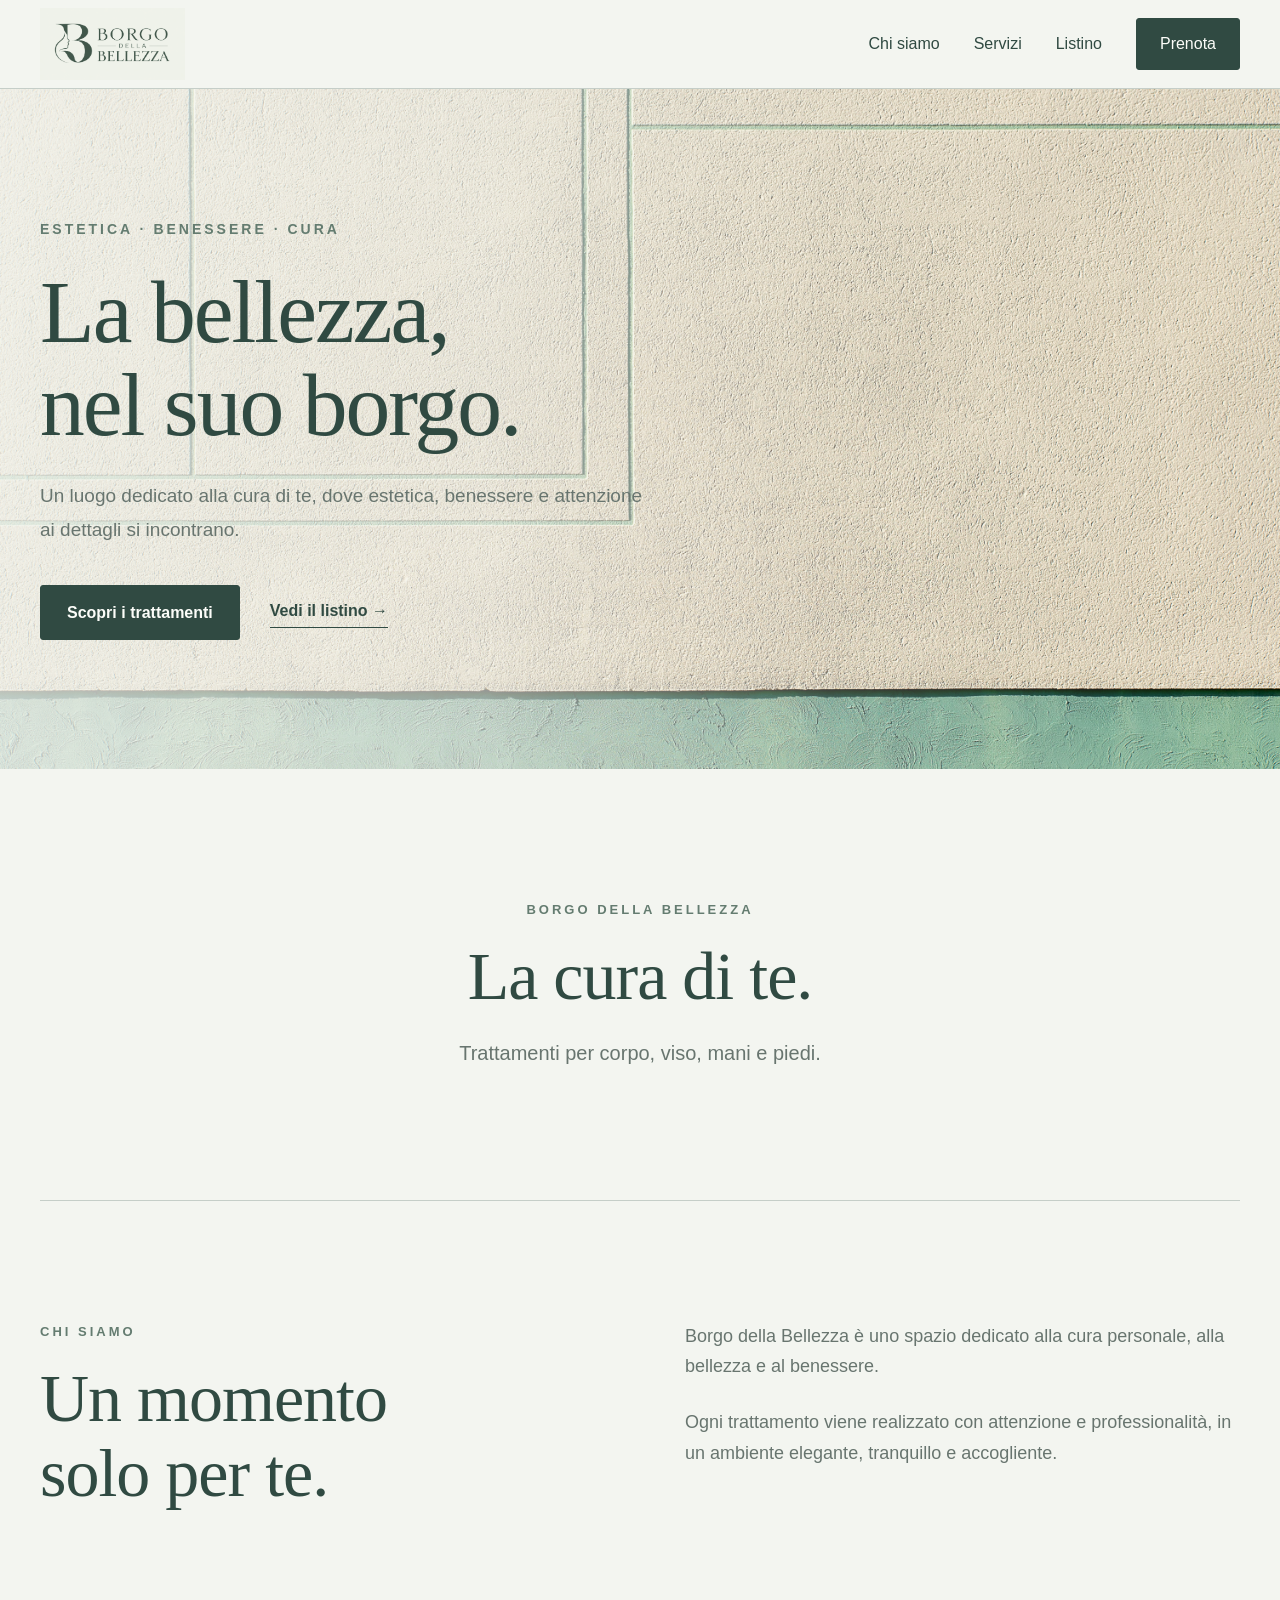
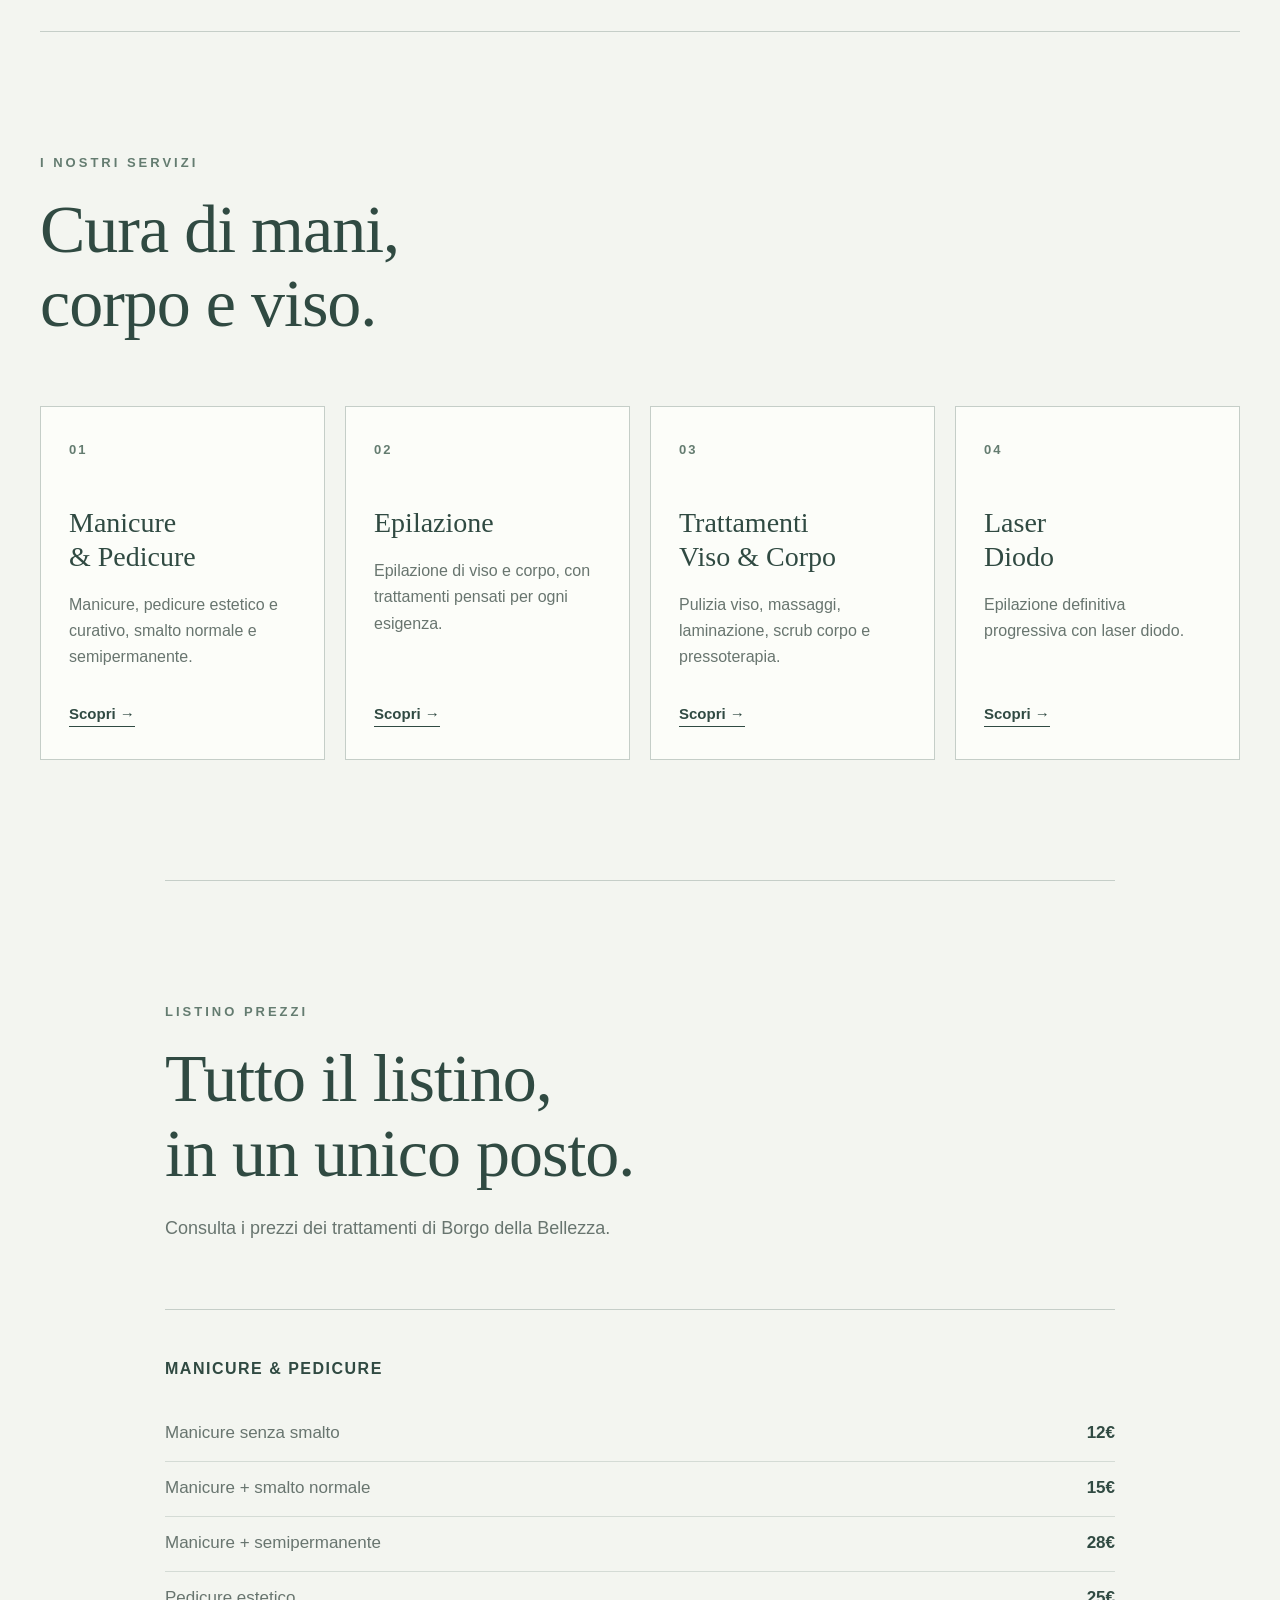
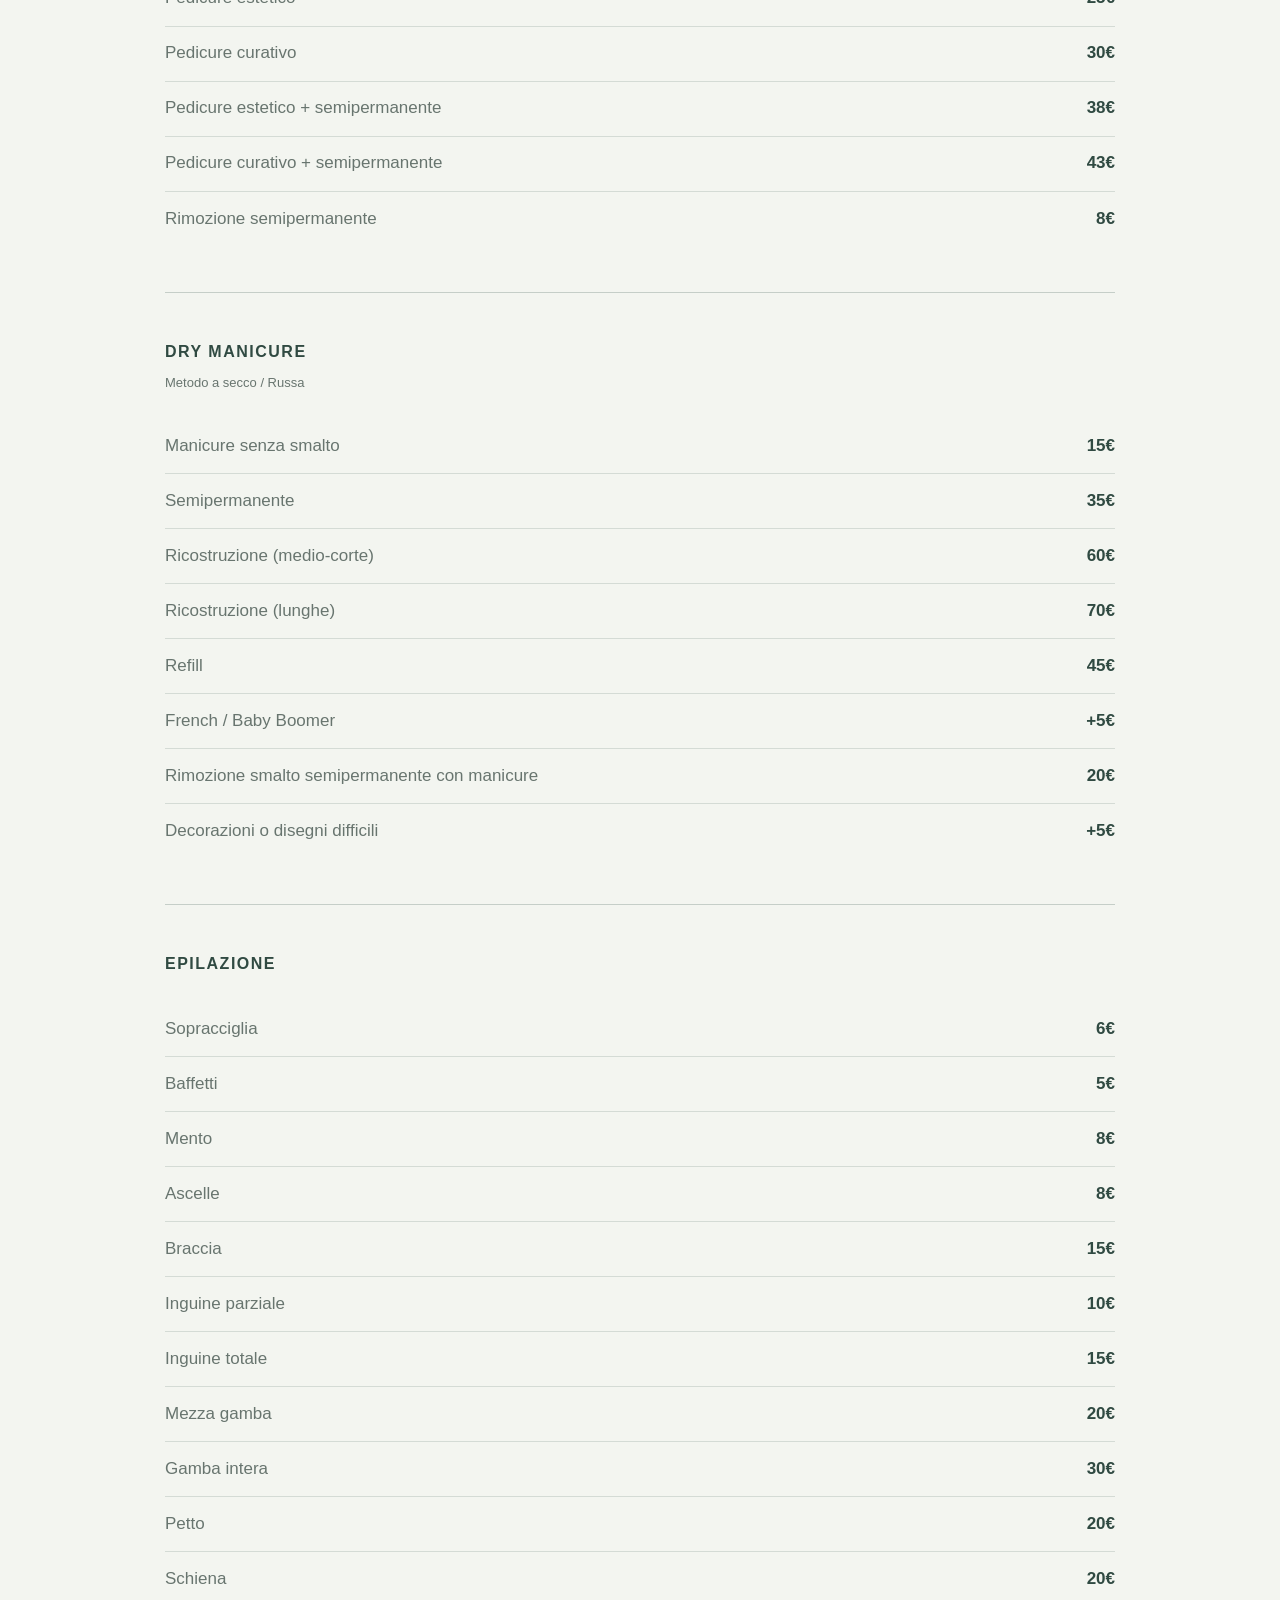
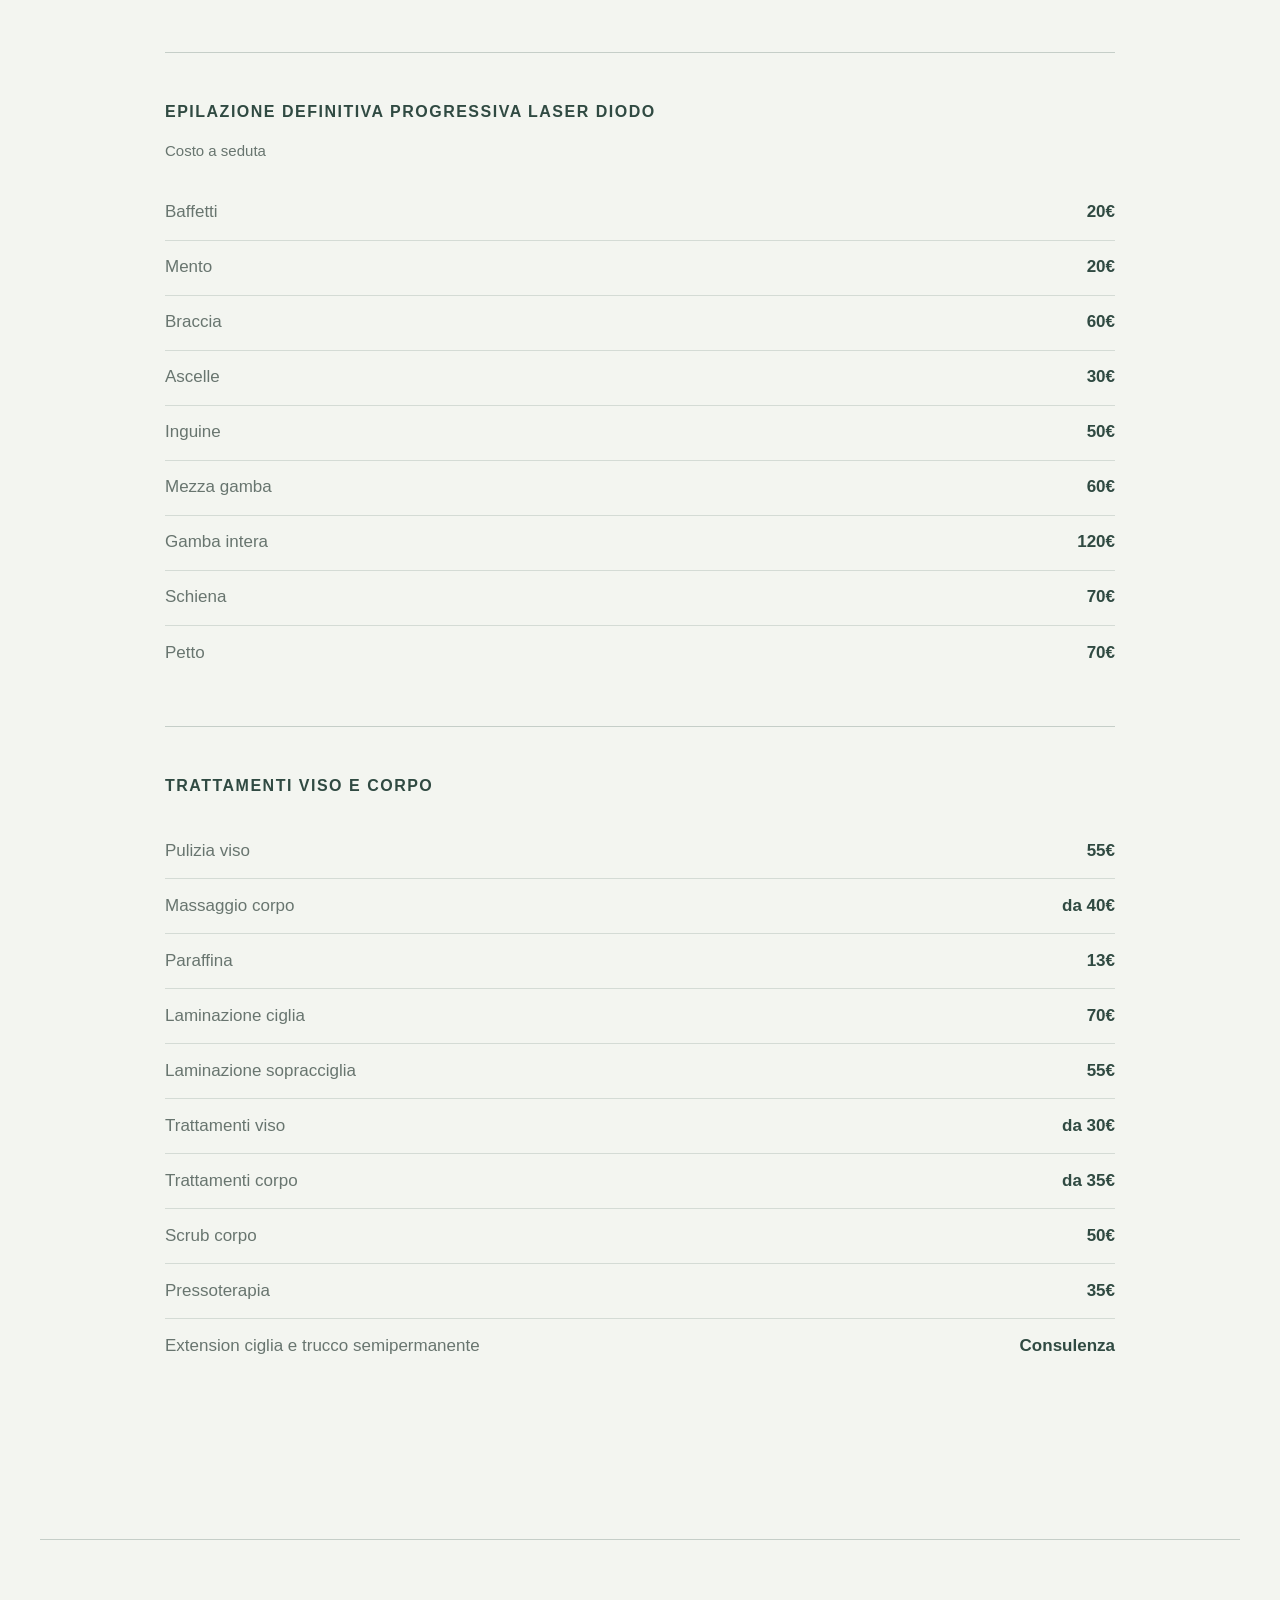
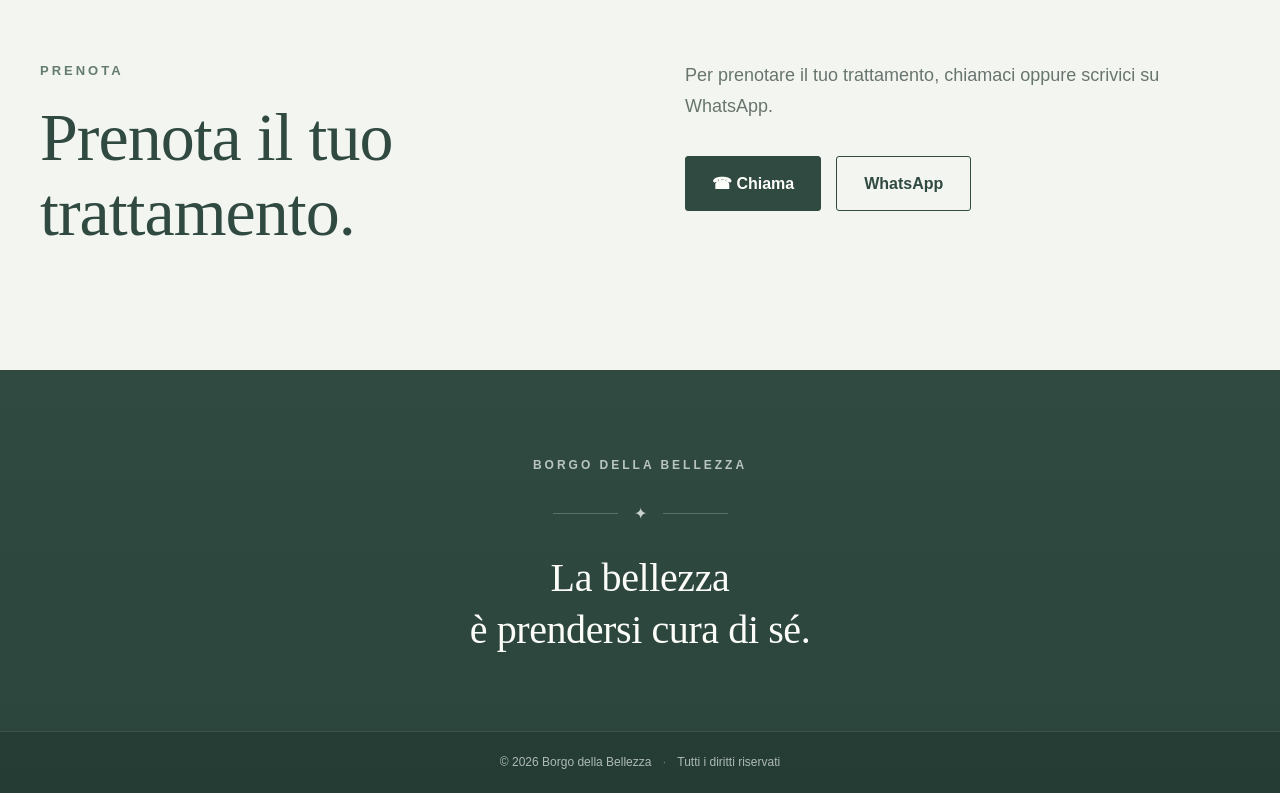
==== index.html @ 1ff92232 "fix contacts and whazzap" ====
<!DOCTYPE html>
<html lang="it">

<head>
    <meta charset="UTF-8">

    <meta
        name="viewport"
        content="width=device-width, initial-scale=1.0"
    >

    <meta
        name="description"
        content="Borgo della Bellezza - Estetica, benessere e cura a Bergamo."
    >

    <title>Borgo della Bellezza</title>

    <link rel="stylesheet" href="style.css">
</head>

<body>

    <!-- ====================================================
         HEADER
    ====================================================== -->

    <header class="site-header">

        <div class="header-inner">

            <a href="#home" class="logo">
                <img
                    src="logo.png"
                    alt="Borgo della Bellezza"
                >
            </a>


            <!-- MENU -->

            <nav class="main-nav" id="mainNav">

                <!-- ORDINE MENU:
                     Chi siamo
                     Servizi
                     Listino
                     Prenota
                -->

                <a href="#chi-siamo">
                    Chi siamo
                </a>

                <a href="#servizi">
                    Servizi
                </a>

                <a href="#listino">
                    Listino
                </a>
<a
                    href="#prenota"
                    class="nav-button"
                >
                    Prenota
                </a>

            </nav>


            <!-- PULSANTE MENU MOBILE -->

            <button
                class="menu-toggle"
                id="menuToggle"
                type="button"
                aria-label="Apri menu"
                aria-expanded="false"
            >
                <span></span>
                <span></span>
                <span></span>
            </button>

        </div>

    </header>


    <!-- =====================================================
         CONTENUTO
    ====================================================== -->

    <main id="home">


        <!-- =================================================
             HERO
        ================================================== -->

        <section class="hero">

            <div class="hero-content">

                <span class="eyebrow">
                    ESTETICA · BENESSERE · CURA
                </span>

                <h1>
                    La bellezza,<br>
                    nel suo borgo.
                </h1>

                <p>
                    Un luogo dedicato alla cura di te,
                    dove estetica, benessere e attenzione
                    ai dettagli si incontrano.
                </p>

                <div class="hero-buttons">

                    <a
                        href="#servizi"
                        class="button"
                    >
                        Scopri i trattamenti
                    </a>

                    <a
                        href="#listino"
                        class="text-link"
                    >
                        Vedi il listino →
                    </a>

                </div>

            </div>

        </section>


        <!-- =================================================
             INTRO
        ================================================== -->

        <section class="intro">

            <div class="section-label">
                BORGO DELLA BELLEZZA
            </div>

            <h2>
                La cura di te.
            </h2>

            <p>
                Trattamenti per corpo, viso,
                mani e piedi.
            </p>

        </section>


        <!-- =================================================
             CHI SIAMO
        ================================================== -->

        <section
            class="section about"
            id="chi-siamo"
        >

            <div class="section-heading">

                <div class="section-label">
                    CHI SIAMO
                </div>

                <h2>
                    Un momento<br>
                    solo per te.
                </h2>

            </div>


            <div class="section-text">

                <p>
                    Borgo della Bellezza è uno spazio
                    dedicato alla cura personale,
                    alla bellezza e al benessere.
                </p>

                <p>
                    Ogni trattamento viene realizzato
                    con attenzione e professionalità,
                    in un ambiente elegante,
                    tranquillo e accogliente.
                </p>

            </div>

        </section>


        <!-- =================================================
             SERVIZI
        ================================================== -->

        <section
            class="section services"
            id="servizi"
        >

            <div class="section-heading">

                <div class="section-label">
                    I NOSTRI SERVIZI
                </div>

                <h2>
                    Cura di mani,<br>
                    corpo e viso.
                </h2>

            </div>


            <div class="services-grid">


                <article class="service-card">

                    <span class="service-number">
                        01
                    </span>

                    <h3>
                        Manicure<br>
                        &amp; Pedicure
                    </h3>

                    <p>
                        Manicure, pedicure estetico
                        e curativo, smalto normale
                        e semipermanente.
                    </p>

                    <a href="#listino">
                        Scopri →
                    </a>

                </article>


                <article class="service-card">

                    <span class="service-number">
                        02
                    </span>

                    <h3>
                        Epilazione
                    </h3>

                    <p>
                        Epilazione di viso e corpo,
                        con trattamenti pensati
                        per ogni esigenza.
                    </p>

                    <a href="#listino">
                        Scopri →
                    </a>

                </article>


                <article class="service-card">

                    <span class="service-number">
                        03
                    </span>

                    <h3>
                        Trattamenti<br>
                        Viso &amp; Corpo
                    </h3>

                    <p>
                        Pulizia viso, massaggi,
                        laminazione, scrub corpo
                        e pressoterapia.
                    </p>

                    <a href="#listino">
                        Scopri →
                    </a>

                </article>


                <article class="service-card">

                    <span class="service-number">
                        04
                    </span>

                    <h3>
                        Laser<br>
                        Diodo
                    </h3>

                    <p>
                        Epilazione definitiva
                        progressiva con laser
                        diodo.
                    </p>

                    <a href="#listino">
                        Scopri →
                    </a>

                </article>


            </div>

        </section>


        <!-- =================================================
             LISTINO
        ================================================== -->

        <section
            class="section price-list"
            id="listino"
        >

            <div class="section-heading">

                <div class="section-label">
                    LISTINO PREZZI
                </div>

                <h2>
                    Tutto il listino,<br>
                    in un unico posto.
                </h2>

                <p>
                    Consulta i prezzi dei trattamenti
                    di Borgo della Bellezza.
                </p>

            </div>


            <!-- MANICURE & PEDICURE -->

            <div class="price-category">

                <h3>
                    MANICURE &amp; PEDICURE
                </h3>

                <div class="price-row">
                    <span>Manicure senza smalto</span>
                    <strong>12€</strong>
                </div>

                <div class="price-row">
                    <span>Manicure + smalto normale</span>
                    <strong>15€</strong>
                </div>

                <div class="price-row">
                    <span>Manicure + semipermanente</span>
                    <strong>28€</strong>
                </div>

                <div class="price-row">
                    <span>Pedicure estetico</span>
                    <strong>25€</strong>
                </div>

                <div class="price-row">
                    <span>Pedicure curativo</span>
                    <strong>30€</strong>
                </div>

                <div class="price-row">
                    <span>
                        Pedicure estetico +
                        semipermanente
                    </span>
                    <strong>38€</strong>
                </div>

                <div class="price-row">
                    <span>
                        Pedicure curativo +
                        semipermanente
                    </span>
                    <strong>43€</strong>
                </div>

                <div class="price-row">
                    <span>
                        Rimozione semipermanente
                    </span>
                    <strong>8€</strong>
                </div>

            </div>


            <!-- DRY MANICURE -->

            <div class="price-category">

                <h3>
                    DRY MANICURE<br>

                    <small>
                        Metodo a secco / Russa
                    </small>

                </h3>

                <div class="price-row">
                    <span>Manicure senza smalto</span>
                    <strong>15€</strong>
                </div>

                <div class="price-row">
                    <span>Semipermanente</span>
                    <strong>35€</strong>
                </div>

                <div class="price-row">
                    <span>
                        Ricostruzione (medio-corte)
                    </span>
                    <strong>60€</strong>
                </div>

                <div class="price-row">
                    <span>
                        Ricostruzione (lunghe)
                    </span>
                    <strong>70€</strong>
                </div>

                <div class="price-row">
                    <span>Refill</span>
                    <strong>45€</strong>
                </div>

                <div class="price-row">
                    <span>French / Baby Boomer</span>
                    <strong>+5€</strong>
                </div>

                <div class="price-row">
                    <span>
                        Rimozione smalto
                        semipermanente con manicure
                    </span>
                    <strong>20€</strong>
                </div>

                <div class="price-row">
                    <span>
                        Decorazioni o disegni difficili
                    </span>
                    <strong>+5€</strong>
                </div>

            </div>


            <!-- EPILAZIONE -->

            <div class="price-category">

                <h3>
                    EPILAZIONE
                </h3>

                <div class="price-row">
                    <span>Sopracciglia</span>
                    <strong>6€</strong>
                </div>

                <div class="price-row">
                    <span>Baffetti</span>
                    <strong>5€</strong>
                </div>

                <div class="price-row">
                    <span>Mento</span>
                    <strong>8€</strong>
                </div>

                <div class="price-row">
                    <span>Ascelle</span>
                    <strong>8€</strong>
                </div>

                <div class="price-row">
                    <span>Braccia</span>
                    <strong>15€</strong>
                </div>

                <div class="price-row">
                    <span>Inguine parziale</span>
                    <strong>10€</strong>
                </div>

                <div class="price-row">
                    <span>Inguine totale</span>
                    <strong>15€</strong>
                </div>

                <div class="price-row">
                    <span>Mezza gamba</span>
                    <strong>20€</strong>
                </div>

                <div class="price-row">
                    <span>Gamba intera</span>
                    <strong>30€</strong>
                </div>

                <div class="price-row">
                    <span>Petto</span>
                    <strong>20€</strong>
                </div>

                <div class="price-row">
                    <span>Schiena</span>
                    <strong>20€</strong>
                </div>

            </div>


            <!-- LASER -->

            <div class="price-category">

                <h3>
                    EPILAZIONE DEFINITIVA
                    PROGRESSIVA LASER DIODO
                </h3>

                <p class="category-note">
                    Costo a seduta
                </p>

                <div class="price-row">
                    <span>Baffetti</span>
                    <strong>20€</strong>
                </div>

                <div class="price-row">
                    <span>Mento</span>
                    <strong>20€</strong>
                </div>

                <div class="price-row">
                    <span>Braccia</span>
                    <strong>60€</strong>
                </div>

                <div class="price-row">
                    <span>Ascelle</span>
                    <strong>30€</strong>
                </div>

                <div class="price-row">
                    <span>Inguine</span>
                    <strong>50€</strong>
                </div>

                <div class="price-row">
                    <span>Mezza gamba</span>
                    <strong>60€</strong>
                </div>

                <div class="price-row">
                    <span>Gamba intera</span>
                    <strong>120€</strong>
                </div>

                <div class="price-row">
                    <span>Schiena</span>
                    <strong>70€</strong>
                </div>

                <div class="price-row">
                    <span>Petto</span>
                    <strong>70€</strong>
                </div>

            </div>


            <!-- VISO E CORPO -->

            <div class="price-category">

                <h3>
                    TRATTAMENTI VISO E CORPO
                </h3>

                <div class="price-row">
                    <span>Pulizia viso</span>
                    <strong>55€</strong>
                </div>

                <div class="price-row">
                    <span>Massaggio corpo</span>
                    <strong>da 40€</strong>
                </div>

                <div class="price-row">
                    <span>Paraffina</span>
                    <strong>13€</strong>
                </div>

                <div class="price-row">
                    <span>Laminazione ciglia</span>
                    <strong>70€</strong>
                </div>

                <div class="price-row">
                    <span>Laminazione sopracciglia</span>
                    <strong>55€</strong>
                </div>

                <div class="price-row">
                    <span>Trattamenti viso</span>
                    <strong>da 30€</strong>
                </div>

                <div class="price-row">
                    <span>Trattamenti corpo</span>
                    <strong>da 35€</strong>
                </div>

                <div class="price-row">
                    <span>Scrub corpo</span>
                    <strong>50€</strong>
                </div>

                <div class="price-row">
                    <span>Pressoterapia</span>
                    <strong>35€</strong>
                </div>

                <div class="price-row">

                    <span>
                        Extension ciglia e
                        trucco semipermanente
                    </span>

                    <strong>
                        Consulenza
                    </strong>

                </div>

            </div>

        </section>
        <!-- =================================================
             PRENOTA
        ================================================== -->

        <section
            class="section booking"
            id="prenota"
        >

            <div class="section-heading">

                <div class="section-label">
                    PRENOTA
                </div>

                <h2>
                    Prenota il tuo<br>
                    trattamento.
                </h2>

            </div>

            <div class="booking-content">

                <p>
                    Per prenotare il tuo trattamento,
                    chiamaci oppure scrivici su WhatsApp.
                </p>

                <div class="booking-buttons">

                    <a
                        href="tel:+393420119273"
                        class="button"
                    >
                        ☎ Chiama
                    </a>

                    <a
                        href="https://wa.me/393420119273"
                        class="button whatsapp-button"
                        target="_blank"
                        rel="noopener noreferrer"
                    >
                        WhatsApp
                    </a>

                </div>

            </div>

        </section>

    </main>


    <!-- =====================================================
         FOOTER
    ====================================================== -->

    <footer class="site-footer">
<!-- INFORMAZIONI FOOTER -->

        <div class="footer-content">

            <div class="footer-motto">

                <span class="footer-label">
                    BORGO DELLA BELLEZZA
                </span>

                <div class="footer-ornament">
                    <span></span>
                    <b>✦</b>
                    <span></span>
                </div>

                <p>
                    La bellezza<br>
                    è prendersi cura di sé.
                </p>

            </div>

        </div>


        <!-- COPYRIGHT -->

        <div class="footer-bottom">

            <p>
                © 2026 Borgo della Bellezza
                <span>·</span>
                Tutti i diritti riservati
            </p>

        </div>

    </footer>


    <!-- =====================================================
         JAVASCRIPT MENU MOBILE
    ====================================================== -->

    <script>

        const menuToggle =
            document.getElementById("menuToggle");

        const mainNav =
            document.getElementById("mainNav");


        menuToggle.addEventListener(
            "click",
            function () {

                mainNav.classList.toggle("active");

                menuToggle.classList.toggle("active");

                const aperto =
                    mainNav.classList.contains("active");

                menuToggle.setAttribute(
                    "aria-expanded",
                    aperto ? "true" : "false"
                );

            }
        );


        /* Chiude il menu quando
           viene cliccata una voce */

        const menuLinks =
            mainNav.querySelectorAll("a");


        menuLinks.forEach(
            function (link) {

                link.addEventListener(
                    "click",
                    function () {

                        mainNav.classList.remove(
                            "active"
                        );

                        menuToggle.classList.remove(
                            "active"
                        );

                        menuToggle.setAttribute(
                            "aria-expanded",
                            "false"
                        );

                    }
                );

            }
        );

    </script>

</body>

</html>
---- style.css ----
/* =====================================================
   VARIABILI
===================================================== */

:root {
    --green: #304A42;
    --green-soft: #647C70;
    --green-text: #68756F;

    --paper: #F3F5F0;
    --paper-dark: #E4EAE4;

    --line: #C5CEC8;
    --white: #FCFDF9;

    --footer-dark: #243831;
    --footer-text: #C8D2CC;
    --footer-line: rgba(255, 255, 255, 0.12);

    --max-width: 1200px;
}


/* =====================================================
   RESET
===================================================== */

* {
    margin: 0;
    padding: 0;
    box-sizing: border-box;
}

html {
    scroll-behavior: smooth;
    scroll-padding-top: 100px;
}

body {
    font-family: Arial, Helvetica, sans-serif;
    background: var(--paper);
    color: var(--green);
    line-height: 1.7;
    font-size: 17px;
    overflow-x: hidden;
}

img {
    max-width: 100%;
    display: block;
}

a {
    color: inherit;
    text-decoration: none;
}

button {
    font-family: inherit;
}


/* =====================================================
   HEADER
===================================================== */

.site-header {
    width: 100%;
    background: rgba(243, 245, 240, 0.97);
    border-bottom: 1px solid var(--line);

    position: sticky;
    top: 0;

    z-index: 1000;

    backdrop-filter: blur(10px);
}

.header-inner {
    width: min(100% - 50px, var(--max-width));
    min-height: 88px;

    margin: 0 auto;

    display: flex;
    align-items: center;
    justify-content: space-between;

    gap: 30px;
}


/* =====================================================
   LOGO
===================================================== */

.logo {
    display: flex;
    align-items: center;
    flex-shrink: 0;
}

.logo img {
    width: 145px;
    height: auto;
}


/* =====================================================
   NAVIGAZIONE
===================================================== */

.main-nav {
    display: flex;
    align-items: center;
    justify-content: flex-end;

    gap: 34px;
}

.main-nav a {
    color: var(--green);

    font-size: 16px;
    font-weight: 500;

    transition: 0.25s ease;
}

.main-nav a:hover {
    color: var(--green-soft);
}

.main-nav .nav-button {
    padding: 11px 23px;

    background: var(--green);
    color: var(--white);

    border: 1px solid var(--green);
    border-radius: 3px;
}

.main-nav .nav-button:hover {
    background: transparent;
    color: var(--green);
}


/* =====================================================
   MENU MOBILE
===================================================== */

.menu-toggle {
    display: none;

    width: 48px;
    height: 48px;

    border: 1px solid var(--line);
    background: transparent;

    align-items: center;
    justify-content: center;
    flex-direction: column;

    gap: 6px;

    cursor: pointer;

    border-radius: 3px;
}

.menu-toggle span {
    display: block;

    width: 23px;
    height: 2px;

    background: var(--green);

    transition:
        transform 0.3s ease,
        opacity 0.3s ease;
}


/* =====================================================
   ANIMAZIONE X
===================================================== */

.menu-toggle.active span:nth-child(1) {
    transform: translateY(8px) rotate(45deg);
}

.menu-toggle.active span:nth-child(2) {
    opacity: 0;
}

.menu-toggle.active span:nth-child(3) {
    transform: translateY(-8px) rotate(-45deg);
}


/* =====================================================
   HERO
===================================================== */

.hero {
    min-height: 680px;

    display: flex;
    align-items: center;

    position: relative;

    background-image:
        linear-gradient(
            90deg,
            rgba(243, 245, 240, 0.78) 0%,
            rgba(243, 245, 240, 0.62) 38%,
            rgba(243, 245, 240, 0.25) 65%,
            rgba(243, 245, 240, 0) 100%
        ),
        url("sfondo.jpg");

    background-size: cover;
    background-position: center;
    background-repeat: no-repeat;
}

.hero-content {
    width: min(100% - 50px, var(--max-width));

    margin: 0 auto;

    padding: 100px 0;
}

.eyebrow {
    display: block;

    margin-bottom: 25px;

    color: var(--green-soft);

    font-size: 14px;
    font-weight: 600;

    letter-spacing: 3px;
}

.hero h1 {
    max-width: 750px;

    margin-bottom: 28px;

    font-family: Georgia, "Times New Roman", serif;

    font-size: clamp(52px, 7vw, 92px);

    line-height: 1.03;

    font-weight: 400;

    letter-spacing: -2px;
}

.hero p {
    max-width: 620px;

    margin-bottom: 38px;

    color: var(--green-text);

    font-size: 19px;

    line-height: 1.8;
}

.hero-buttons {
    display: flex;
    align-items: center;

    gap: 30px;
}


/* =====================================================
   BOTTONI
===================================================== */

.button {
    display: inline-flex;

    align-items: center;
    justify-content: center;

    min-height: 50px;

    padding: 13px 26px;

    background: var(--green);
    color: var(--white);

    border: 1px solid var(--green);
    border-radius: 3px;

    font-size: 16px;
    font-weight: 600;

    transition: 0.25s ease;
}

.button:hover {
    background: transparent;
    color: var(--green);
}

.text-link {
    color: var(--green);

    font-size: 16px;
    font-weight: 600;

    border-bottom: 1px solid var(--green);

    padding-bottom: 3px;

    transition: 0.25s ease;
}

.text-link:hover {
    color: var(--green-soft);
    border-color: var(--green-soft);
}


/* =====================================================
   INTRO
===================================================== */

.intro {
    width: min(100% - 50px, 900px);

    margin: 0 auto;

    padding: 130px 0;

    text-align: center;
}

.section-label {
    margin-bottom: 18px;

    color: var(--green-soft);

    font-size: 13px;
    font-weight: 700;

    letter-spacing: 3px;
}

.intro h2,
.section-heading h2 {
    font-family: Georgia, "Times New Roman", serif;

    font-size: clamp(42px, 6vw, 68px);

    line-height: 1.1;

    font-weight: 400;

    letter-spacing: -1px;
}

.intro p {
    margin-top: 22px;

    color: var(--green-text);

    font-size: 20px;
}


/* =====================================================
   SEZIONI
===================================================== */

.section {
    width: min(100% - 50px, var(--max-width));

    margin: 0 auto;

    padding: 120px 0;

    border-top: 1px solid var(--line);
}

.section-heading {
    margin-bottom: 65px;
}

.section-heading p {
    max-width: 600px;

    margin-top: 22px;

    color: var(--green-text);

    font-size: 18px;
}


/* =====================================================
   CHI SIAMO
===================================================== */

.about {
    display: grid;

    grid-template-columns: 1fr 1fr;

    gap: 90px;

    align-items: start;
}

.about .section-heading {
    margin-bottom: 0;
}

.section-text {
    max-width: 600px;

    color: var(--green-text);

    font-size: 18px;
}

.section-text p + p {
    margin-top: 25px;
}


/* =====================================================
   SERVIZI
===================================================== */

.services-grid {
    display: grid;

    grid-template-columns: repeat(4, 1fr);

    gap: 20px;
}

.service-card {
    min-height: 330px;

    padding: 32px 28px;

    background: var(--white);

    border: 1px solid var(--line);

    display: flex;
    flex-direction: column;

    transition:
        transform 0.3s ease,
        box-shadow 0.3s ease;
}

.service-card:hover {
    transform: translateY(-5px);

    box-shadow:
        0 12px 35px rgba(48, 74, 66, 0.08);
}

.service-number {
    display: block;

    margin-bottom: 45px;

    color: var(--green-soft);

    font-size: 13px;
    font-weight: 700;

    letter-spacing: 2px;
}

.service-card h3 {
    margin-bottom: 18px;

    font-family: Georgia, "Times New Roman", serif;

    font-size: 28px;

    line-height: 1.2;

    font-weight: 400;
}

.service-card p {
    color: var(--green-text);

    font-size: 16px;

    line-height: 1.65;
}

.service-card a {
    margin-top: auto;

    padding-top: 30px;

    font-size: 15px;
    font-weight: 700;

    color: var(--green);

    border-bottom: 1px solid var(--green);

    width: fit-content;
}


/* =====================================================
   LISTINO
===================================================== */

.price-list {
    max-width: 950px;
}

.price-category {
    padding: 45px 0;

    border-top: 1px solid var(--line);
}

.price-category:first-of-type {
    border-top: none;
}

.price-category h3 {
    margin-bottom: 25px;

    font-size: 16px;
    font-weight: 700;

    letter-spacing: 1.5px;
}

.price-category h3 small {
    display: block;

    margin-top: 7px;

    color: var(--green-text);

    font-size: 13px;

    letter-spacing: 0;

    font-weight: 400;
}

.category-note {
    margin-top: -12px;
    margin-bottom: 22px;

    color: var(--green-text);

    font-size: 15px;
}

.price-row {
    min-height: 55px;

    padding: 12px 0;

    display: flex;
    align-items: center;
    justify-content: space-between;

    gap: 30px;

    border-bottom: 1px solid rgba(197, 206, 200, 0.65);

    color: var(--green-text);

    font-size: 17px;
}

.price-row:last-child {
    border-bottom: none;
}

.price-row strong {
    flex-shrink: 0;

    color: var(--green);

    font-size: 17px;
    font-weight: 700;
}


/* =====================================================
   PRENOTA
===================================================== */

.booking {
    display: grid;

    grid-template-columns: 1fr 1fr;

    gap: 90px;

    background: var(--paper);
}

.booking .section-heading {
    margin-bottom: 0;
}

.booking-content {
    max-width: 600px;
}

.booking-content > p {
    margin-bottom: 35px;

    color: var(--green-text);

    font-size: 18px;
}

.booking-buttons {
    display: flex;

    flex-wrap: wrap;

    gap: 15px;
}

.booking-buttons .button {
    min-width: 135px;
}

.whatsapp-button {
    background: transparent;

    color: var(--green);
}

.whatsapp-button:hover {
    background: var(--green);

    color: var(--white);
}


/* =====================================================
   FOOTER
===================================================== */

.site-footer {
    width: 100%;

    background:
        linear-gradient(
            180deg,
            #304A42 0%,
            #2B453D 100%
        );

    color: var(--white);
}

.footer-content {
    width: min(100% - 50px, var(--max-width));

    margin: 0 auto;

    padding: 85px 0 75px;

    display: flex;

    align-items: center;

    justify-content: center;

    text-align: center;
}

.footer-motto {
    width: min(100%, 650px);

    padding: 0;

    position: relative;
}

.footer-label {
    display: block;

    margin-bottom: 25px;

    color: #B8C6BF;

    font-size: 12px;

    font-weight: 700;

    letter-spacing: 3px;
}

.footer-ornament {
    display: flex;

    align-items: center;

    justify-content: center;

    gap: 16px;

    margin-bottom: 25px;
}

.footer-ornament span {
    width: 65px;

    height: 1px;

    background: rgba(255, 255, 255, 0.22);
}

.footer-ornament b {
    color: #C8D2CC;

    font-size: 16px;

    font-weight: 400;
}

.footer-motto p {
    margin: 0;

    font-family: Georgia, "Times New Roman", serif;

    color: var(--white);

    font-size: clamp(28px, 4vw, 40px);

    line-height: 1.3;

    font-weight: 400;

    letter-spacing: -0.4px;
}

.footer-bottom {
    width: 100%;

    background: rgba(0, 0, 0, 0.13);

    border-top: 1px solid rgba(255, 255, 255, 0.10);

    text-align: center;
}

.footer-bottom p {
    width: min(100% - 50px, var(--max-width));

    margin: 0 auto;

    padding: 20px 0;

    color: #AEBBB4;

    font-size: 12px;

    line-height: 1.7;
}

.footer-bottom span {
    margin: 0 8px;

    color: #71857B;
}


/* =====================================================
   TABLET
===================================================== */

@media (max-width: 1000px) {

    .services-grid {
        grid-template-columns: repeat(2, 1fr);
    }

    .footer-content {
        grid-template-columns: repeat(2, 1fr);
    }

    .footer-motto {
        text-align: left;

        padding-left: 0;
    }

}


/* =====================================================
   MOBILE
===================================================== */

@media (max-width: 700px) {

    body {
        font-size: 17px;
    }


    /* =================================================
       HEADER
    ================================================= */

    .site-header {
        position: sticky;

        top: 0;
    }

    .header-inner {
        width: 100%;

        min-height: 78px;

        padding: 0 20px;
    }

    .logo img {
        width: 125px;
    }


    /* =================================================
       MENU BUTTON
    ================================================= */

    .menu-toggle {
        display: flex;
    }


    /* =================================================
       MENU MOBILE
    ================================================= */

    .main-nav {
        position: absolute;

        top: 100%;

        left: 0;

        width: 100%;

        display: flex;

        flex-direction: column;

        align-items: stretch;

        gap: 0;

        background: var(--paper);

        border-top: 1px solid var(--line);

        border-bottom: 1px solid var(--line);

        box-shadow:
            0 15px 30px rgba(48, 74, 66, 0.10);

        opacity: 0;

        visibility: hidden;

        transform: translateY(-10px);

        pointer-events: none;

        transition:
            opacity 0.25s ease,
            visibility 0.25s ease,
            transform 0.25s ease;
    }

    .main-nav.active {
        opacity: 1;

        visibility: visible;

        transform: translateY(0);

        pointer-events: auto;
    }


    /* =================================================
       LINK
    ================================================= */

    .main-nav a {
        width: 100%;

        min-height: 62px;

        padding: 17px 25px;

        display: flex;

        align-items: center;

        border-bottom: 1px solid var(--line);

        font-size: 18px;

        background: var(--paper);
    }

    .main-nav a:last-child {
        border-bottom: none;
    }

    .main-nav a:hover {
        background: var(--paper-dark);
    }


    /* =================================================
       PRENOTA MENU
    ================================================= */

    .main-nav .nav-button {
        width: calc(100% - 30px);

        min-height: 52px;

        margin: 15px;

        padding: 13px 20px;

        justify-content: center;

        background: var(--green);

        color: var(--white);

        border: 1px solid var(--green);

        border-radius: 3px;
    }


    /* =================================================
       HERO
    ================================================= */

    .hero {
        min-height: 620px;
    }

    .hero-content {
        width: calc(100% - 40px);

        padding: 80px 0;
    }

    .eyebrow {
        font-size: 12px;

        letter-spacing: 2px;

        margin-bottom: 20px;
    }

    .hero h1 {
        font-size: clamp(48px, 15vw, 68px);

        letter-spacing: -1.5px;
    }

    .hero p {
        font-size: 18px;

        line-height: 1.7;
    }

    .hero-buttons {
        align-items: flex-start;

        flex-direction: column;

        gap: 20px;
    }

    .button {
        min-height: 52px;

        padding: 14px 24px;

        font-size: 17px;
    }


    /* =================================================
       INTRO
    ================================================= */

    .intro {
        width: calc(100% - 40px);

        padding: 90px 0;
    }

    .intro h2,
    .section-heading h2 {
        font-size: 44px;
    }

    .intro p {
        font-size: 18px;
    }


    /* =================================================
       SEZIONI
    ================================================= */

    .section {
        width: calc(100% - 40px);

        padding: 90px 0;
    }

    .section-heading {
        margin-bottom: 45px;
    }


    /* =================================================
       CHI SIAMO
    ================================================= */

    .about {
        grid-template-columns: 1fr;

        gap: 40px;
    }

    .section-text {
        font-size: 17px;
    }


    /* =================================================
       SERVIZI
    ================================================= */

    .services-grid {
        grid-template-columns: 1fr;

        gap: 15px;
    }

    .service-card {
        min-height: 290px;

        padding: 30px 25px;
    }

    .service-number {
        margin-bottom: 35px;
    }

    .service-card h3 {
        font-size: 29px;
    }


    /* =================================================
       LISTINO
    ================================================= */

    .price-category {
        padding: 35px 0;
    }

    .price-row {
        min-height: 60px;

        font-size: 16px;

        gap: 20px;
    }

    .price-row strong {
        font-size: 16px;
    }


    /* =================================================
       PRENOTA MOBILE
    ================================================= */

    .booking {
        width: 100%;

        grid-template-columns: 1fr;

        gap: 40px;
    }

    .booking .section-heading {
        margin-bottom: 0;
    }

    .booking-content {
        width: 100%;

        max-width: 100%;
    }

    .booking-content > p {
        width: 100%;

        margin-bottom: 30px;

        font-size: 17px;

        line-height: 1.7;
    }

    .booking-buttons {
        width: 100%;

        display: flex;

        flex-direction: column;

        flex-wrap: nowrap;

        gap: 12px;
    }

    .booking-buttons .button {
        width: 100%;

        min-width: 0;

        min-height: 52px;
    }


    /* =================================================
       CONTATTI
    ================================================= */

    .contact {
        grid-template-columns: 1fr;

        gap: 45px;
    }

    .contact-content > p {
        font-size: 17px;
    }


    /* =================================================
       FOOTER MOBILE
    ================================================= */

    .footer-content {
        width: 100%;

        padding: 65px 20px 55px;
    }

    .footer-label {
        margin-bottom: 20px;

        font-size: 11px;

        letter-spacing: 2.5px;
    }

    .footer-ornament {
        gap: 12px;

        margin-bottom: 22px;
    }

    .footer-ornament span {
        width: 48px;
    }

    .footer-motto p {
        font-size: 28px;

        line-height: 1.3;
    }

    .footer-bottom p {
        width: calc(100% - 30px);

        padding: 18px 0;

        font-size: 11px;
    }

}


/* =====================================================
   MOBILE PICCOLO
===================================================== */

@media (max-width: 400px) {

    .header-inner {
        padding: 0 15px;
    }

    .logo img {
        width: 115px;
    }

    .hero-overlay {
        width: calc(100% - 30px);

        padding-bottom: 25px;
    }

    .hero {
        height: 470px;
    }

    .hero-buttons .button {
        width: 100%;
    }

    .intro,
    .section {
        width: calc(100% - 30px);
    }

    .section-heading h2,
    .intro h2 {
        font-size: 40px;
    }

    .price-row {
        gap: 12px;
    }


    /* =================================================
       PRENOTA - TELEFONI PICCOLI
    ================================================= */

    .booking {
        grid-template-columns: 1fr;

        gap: 35px;
    }

    .booking-content {
        width: 100%;

        max-width: 100%;
    }

    .booking-content > p {
        font-size: 16px;
    }

    .booking-buttons {
        width: 100%;

        flex-direction: column;

        gap: 10px;
    }

    .booking-buttons .button {
        width: 100%;

        min-width: 0;
    }

}
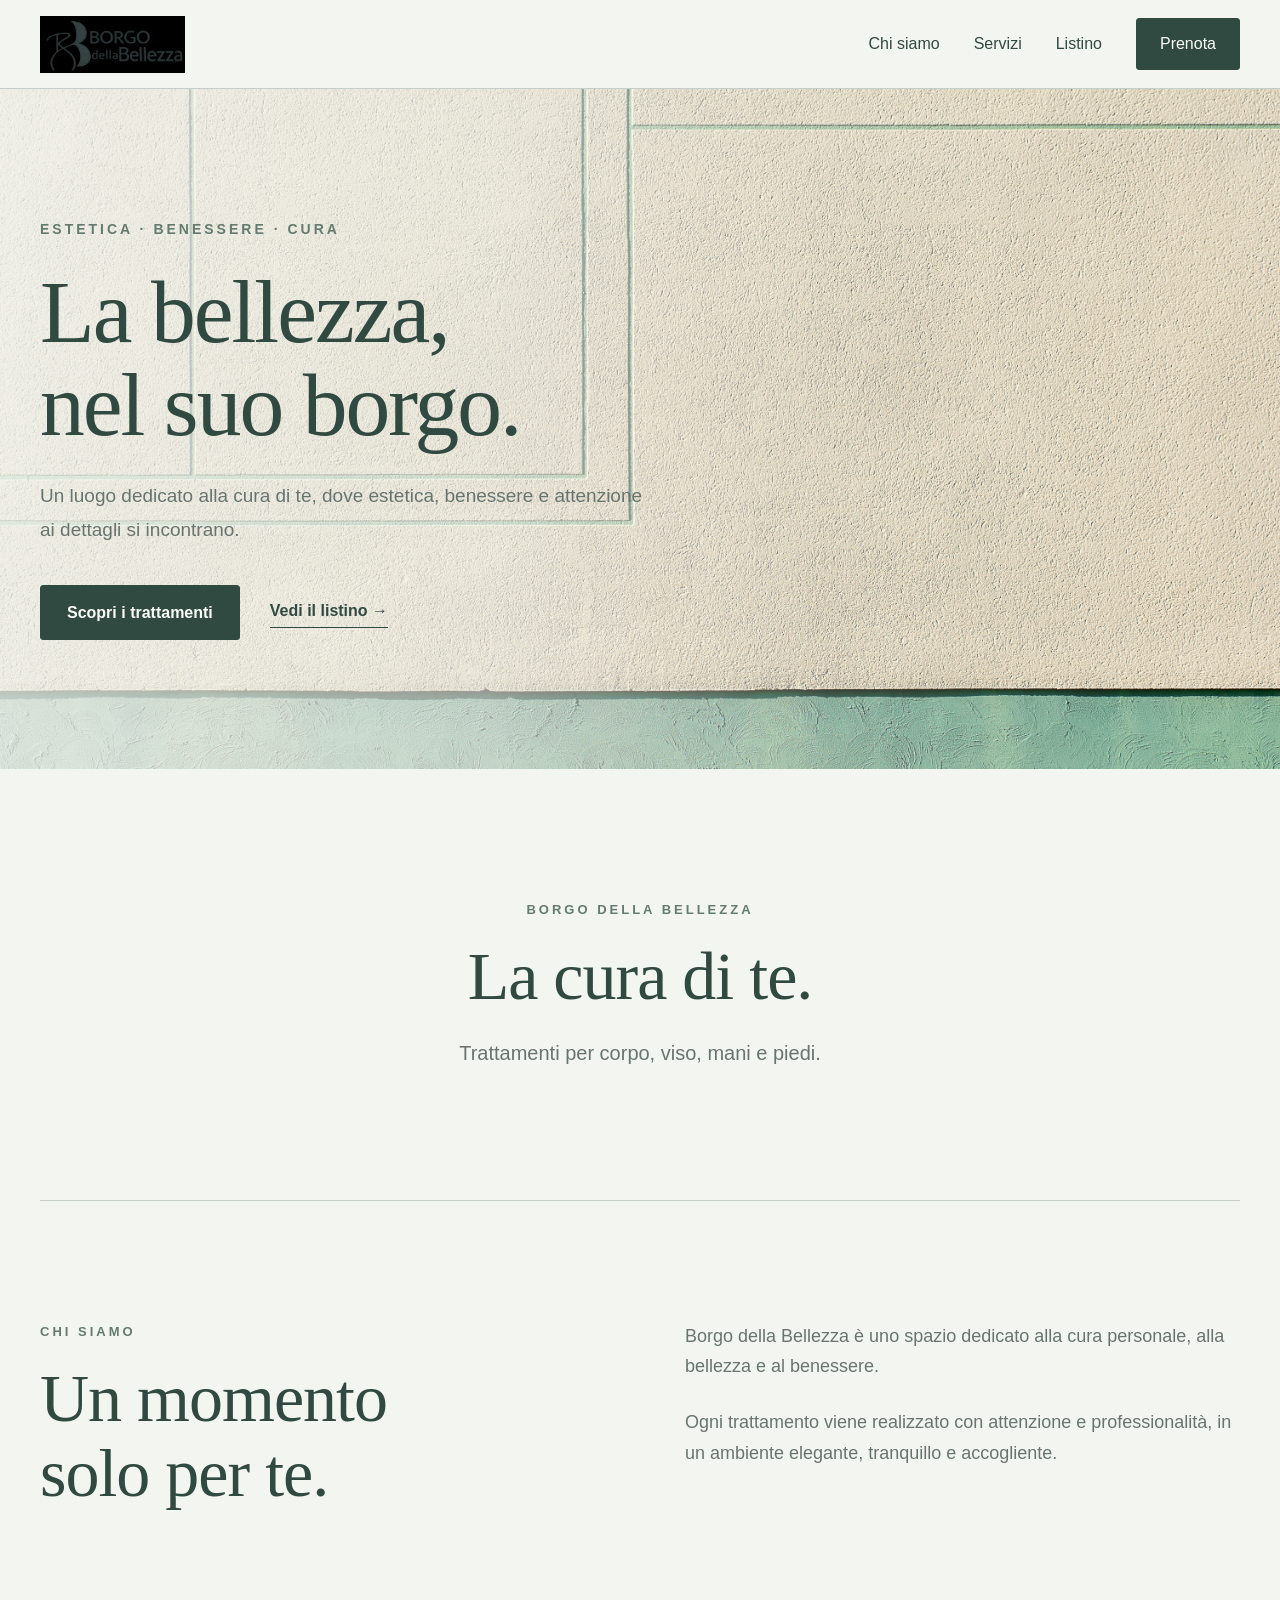
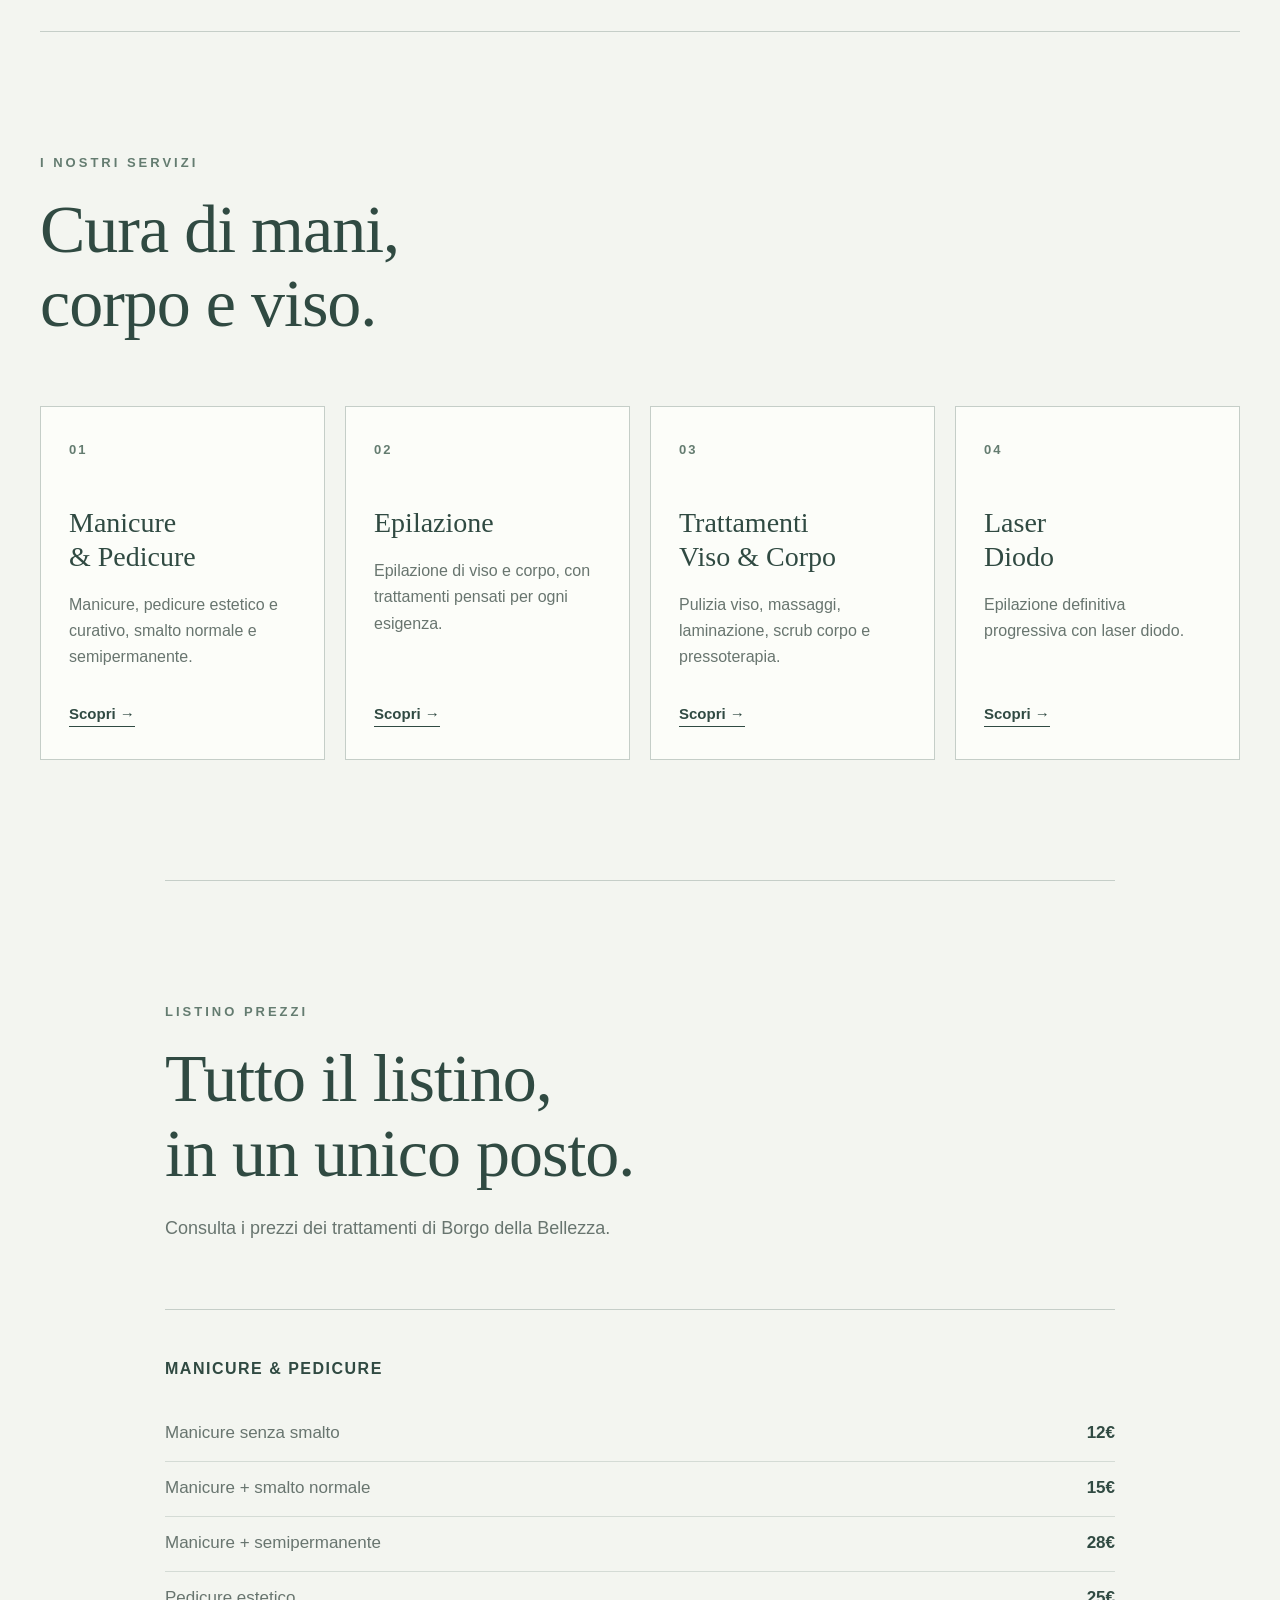
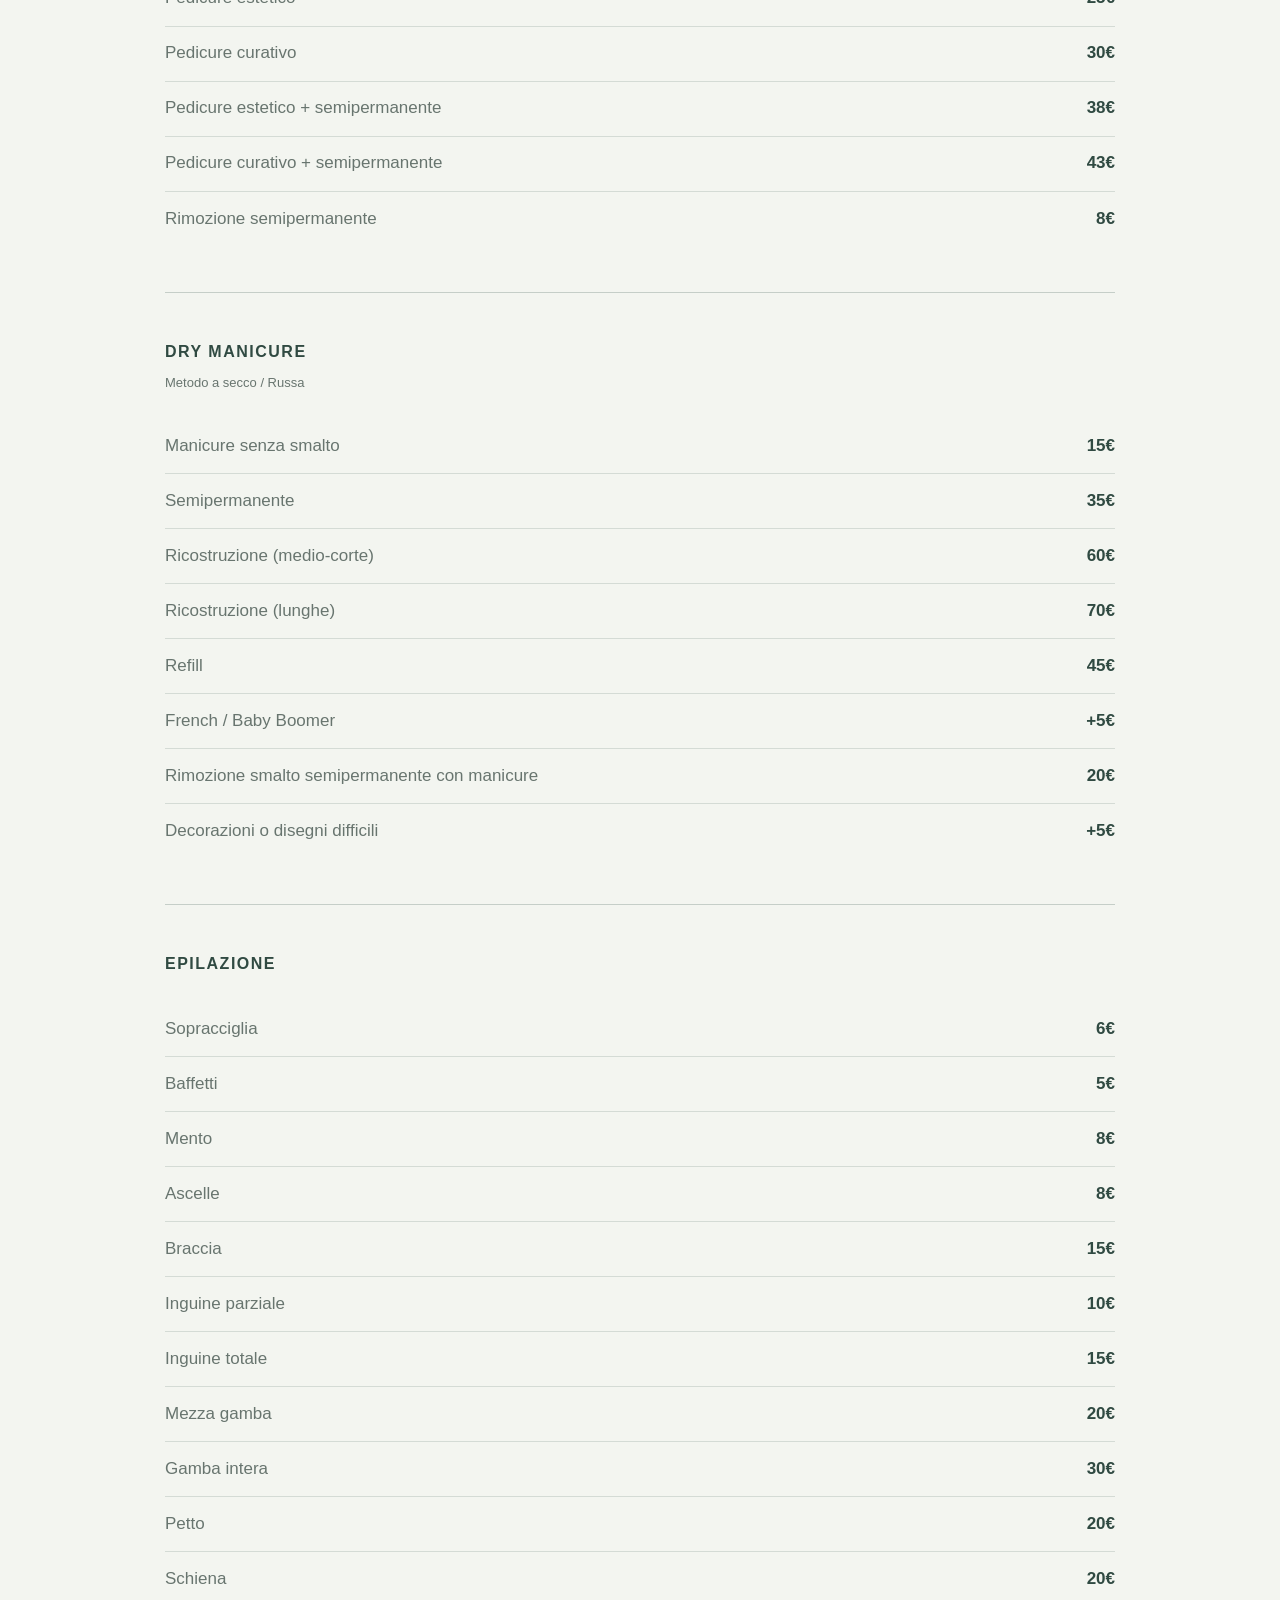
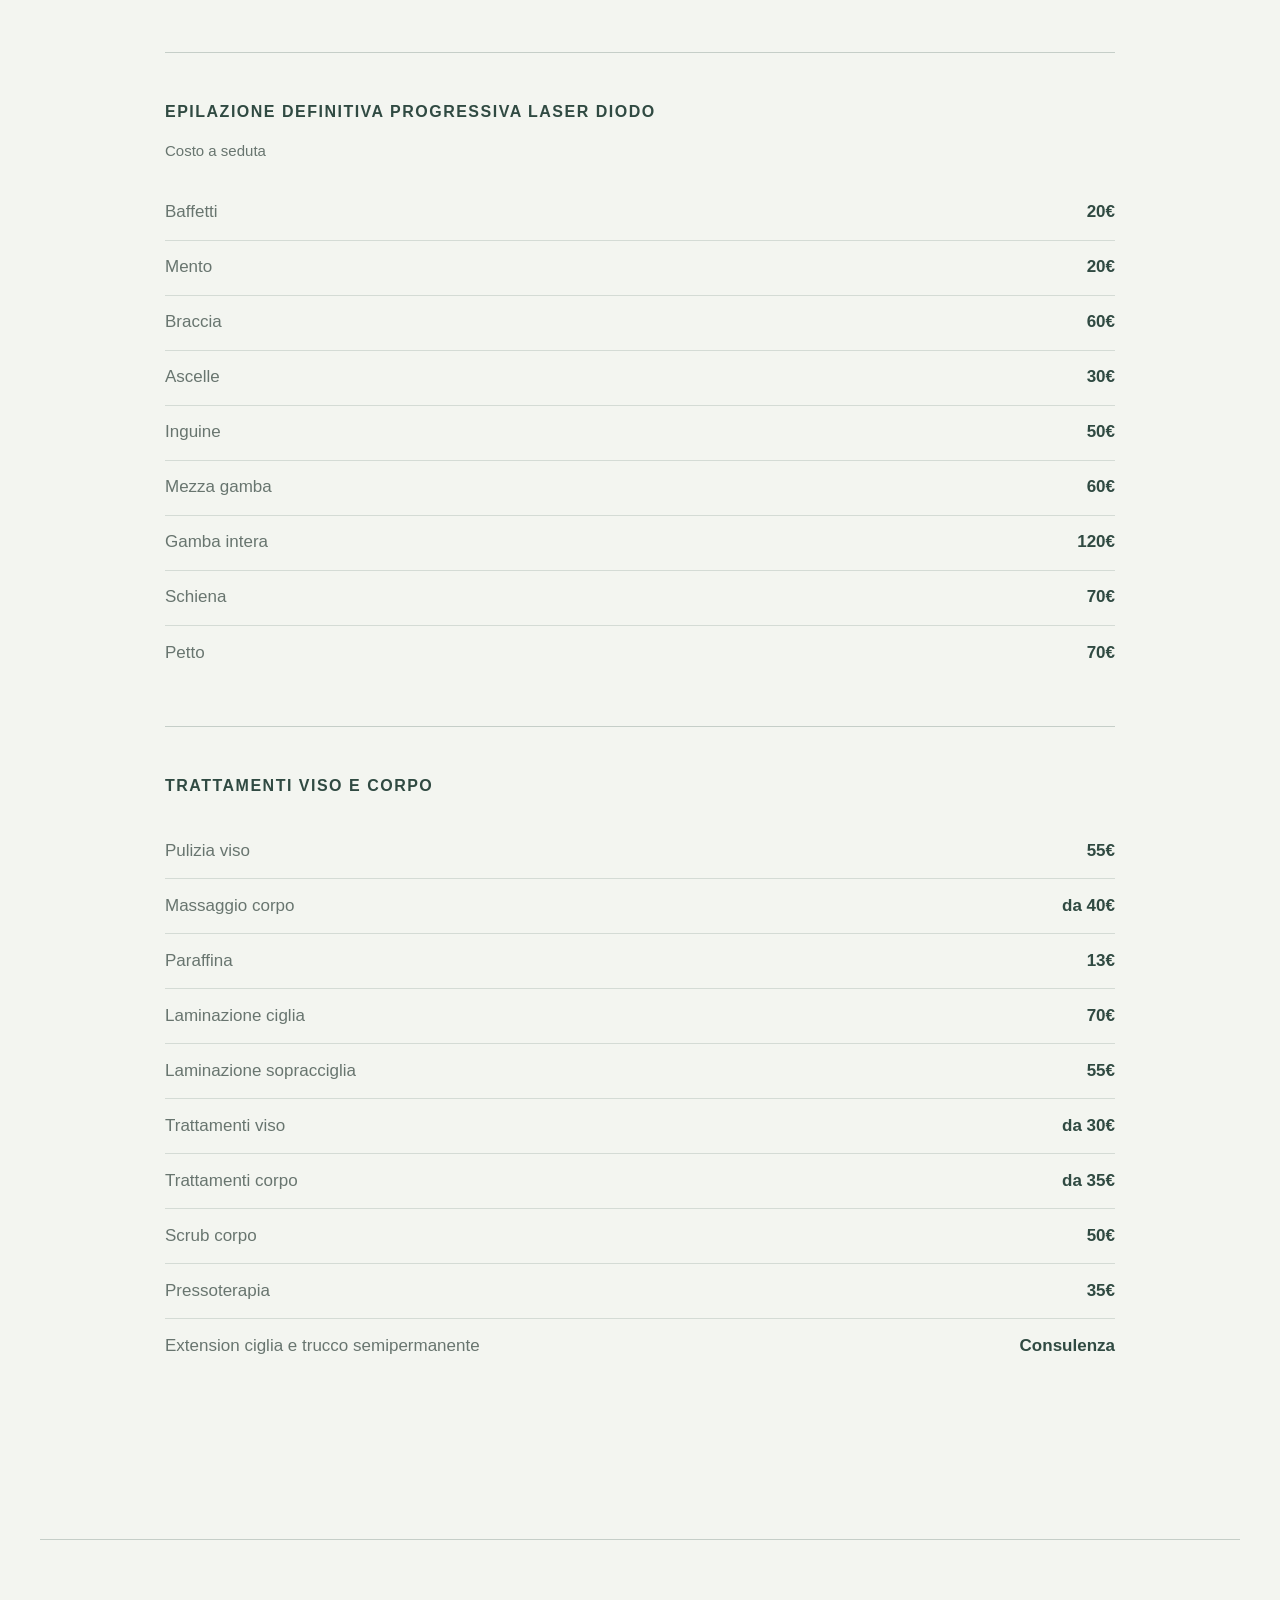
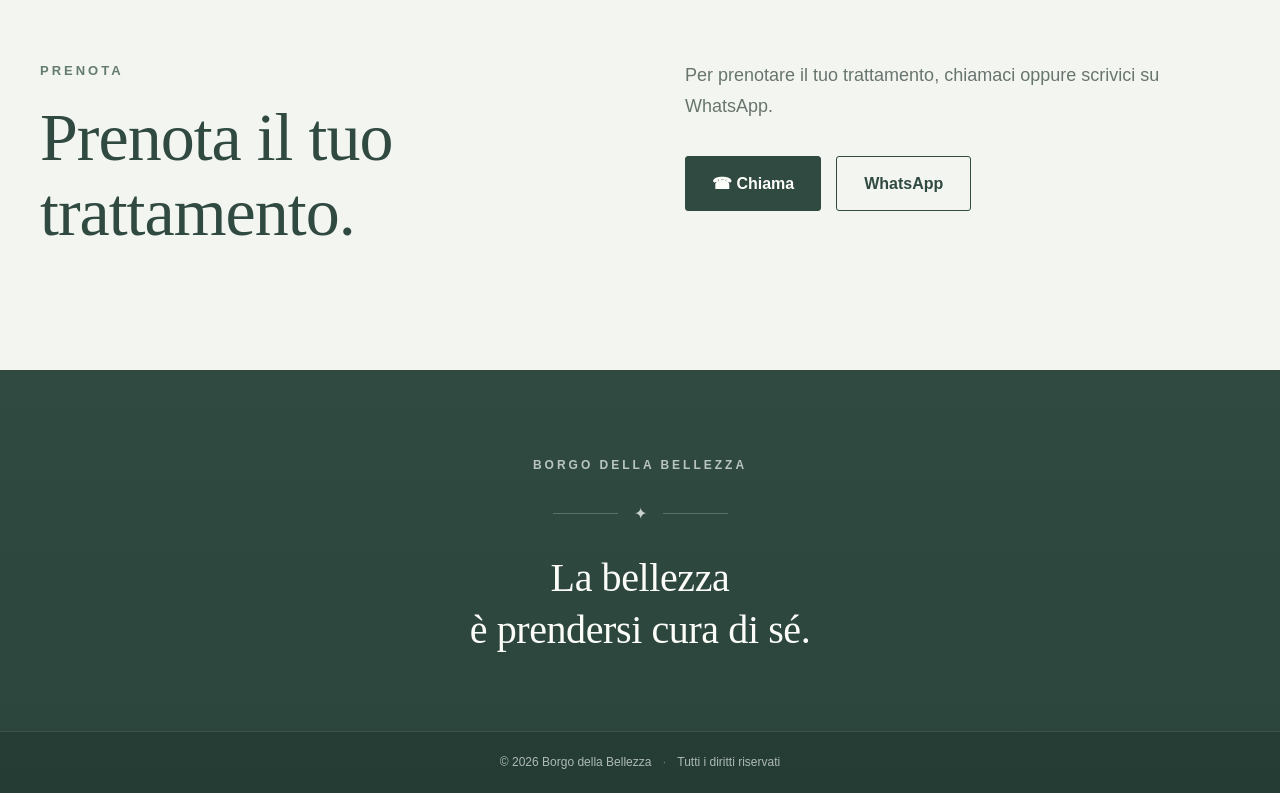
==== commit 392470b4: "." ====
--- a/index.html
+++ b/index.html
@@ -712,14 +712,14 @@
                 <div class="booking-buttons">
 
                     <a
-                        href="tel:+393420119273"
+                        href="tel:+393517344814"
                         class="button"
                     >
                         ☎ Chiama
                     </a>
 
                     <a
-                        href="https://wa.me/393420119273"
+                        href="https://wa.me/393517344814"6
                         class="button whatsapp-button"
                         target="_blank"
                         rel="noopener noreferrer"
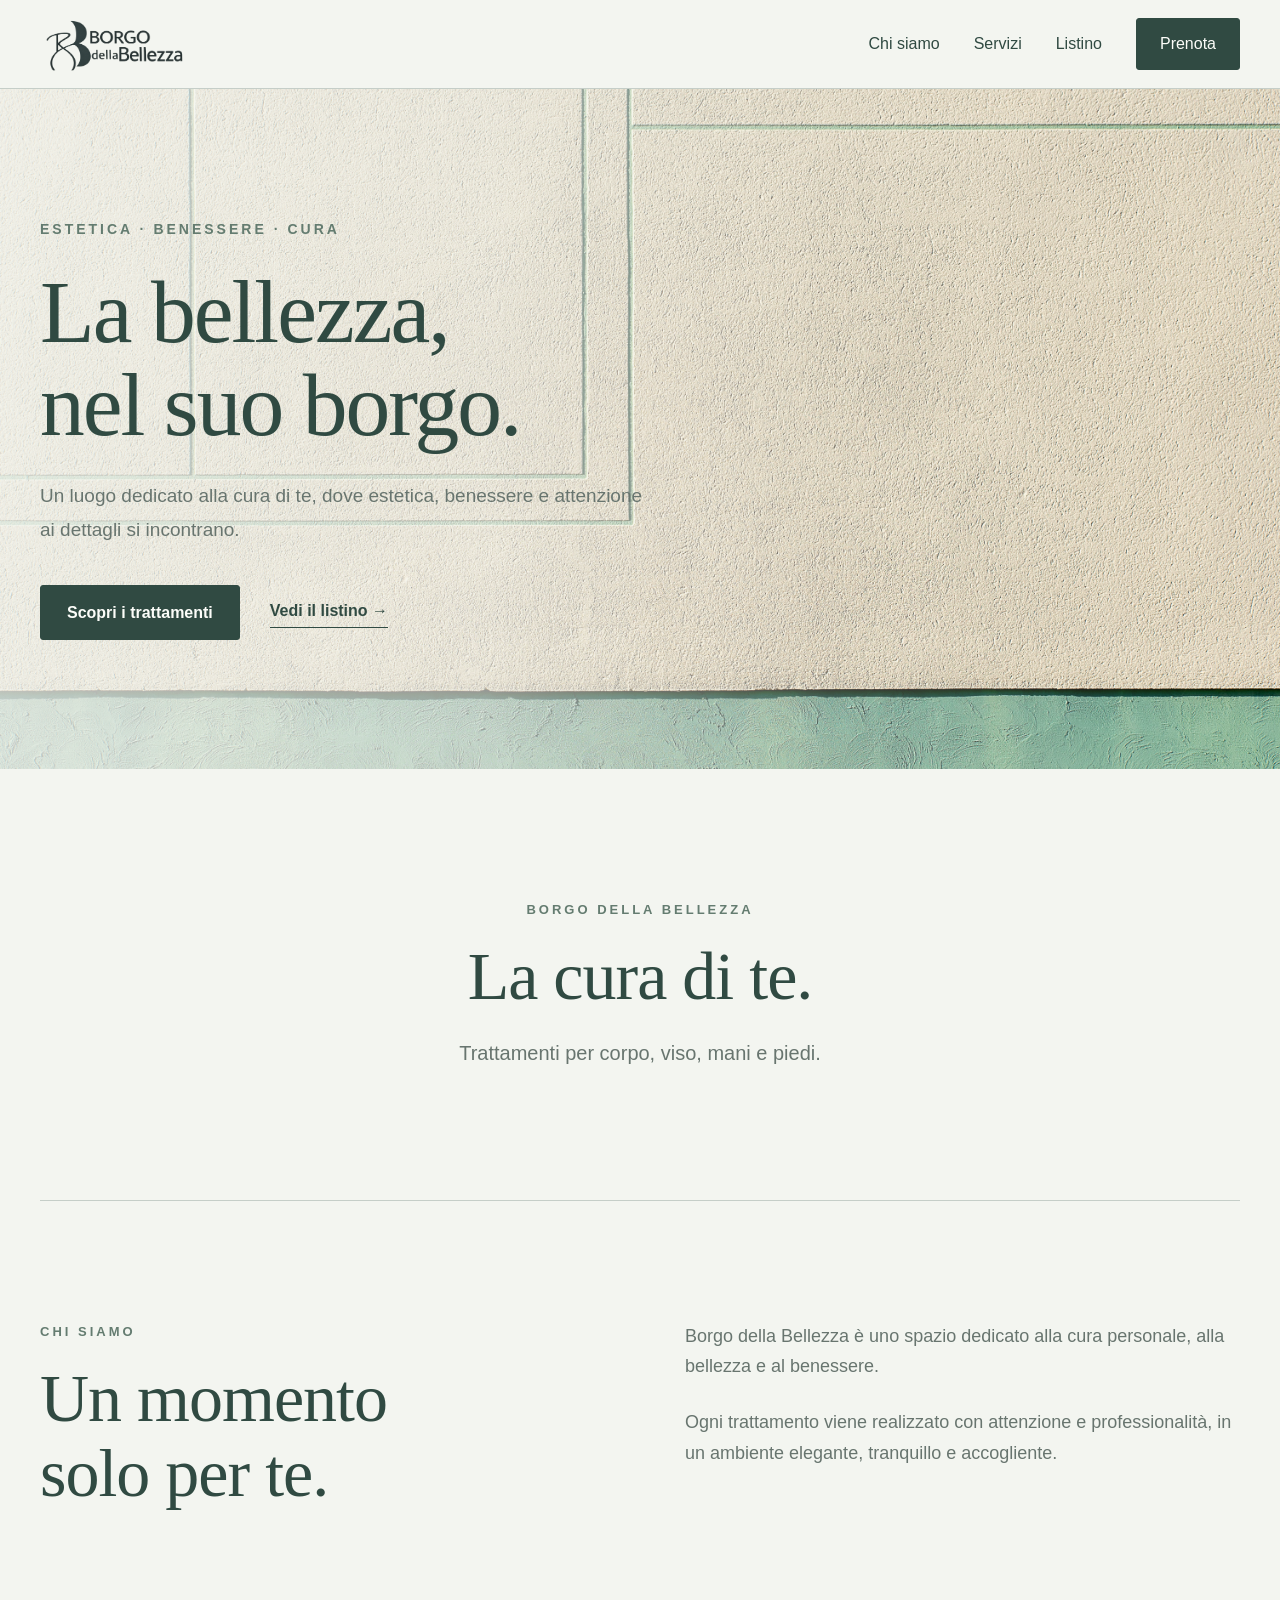
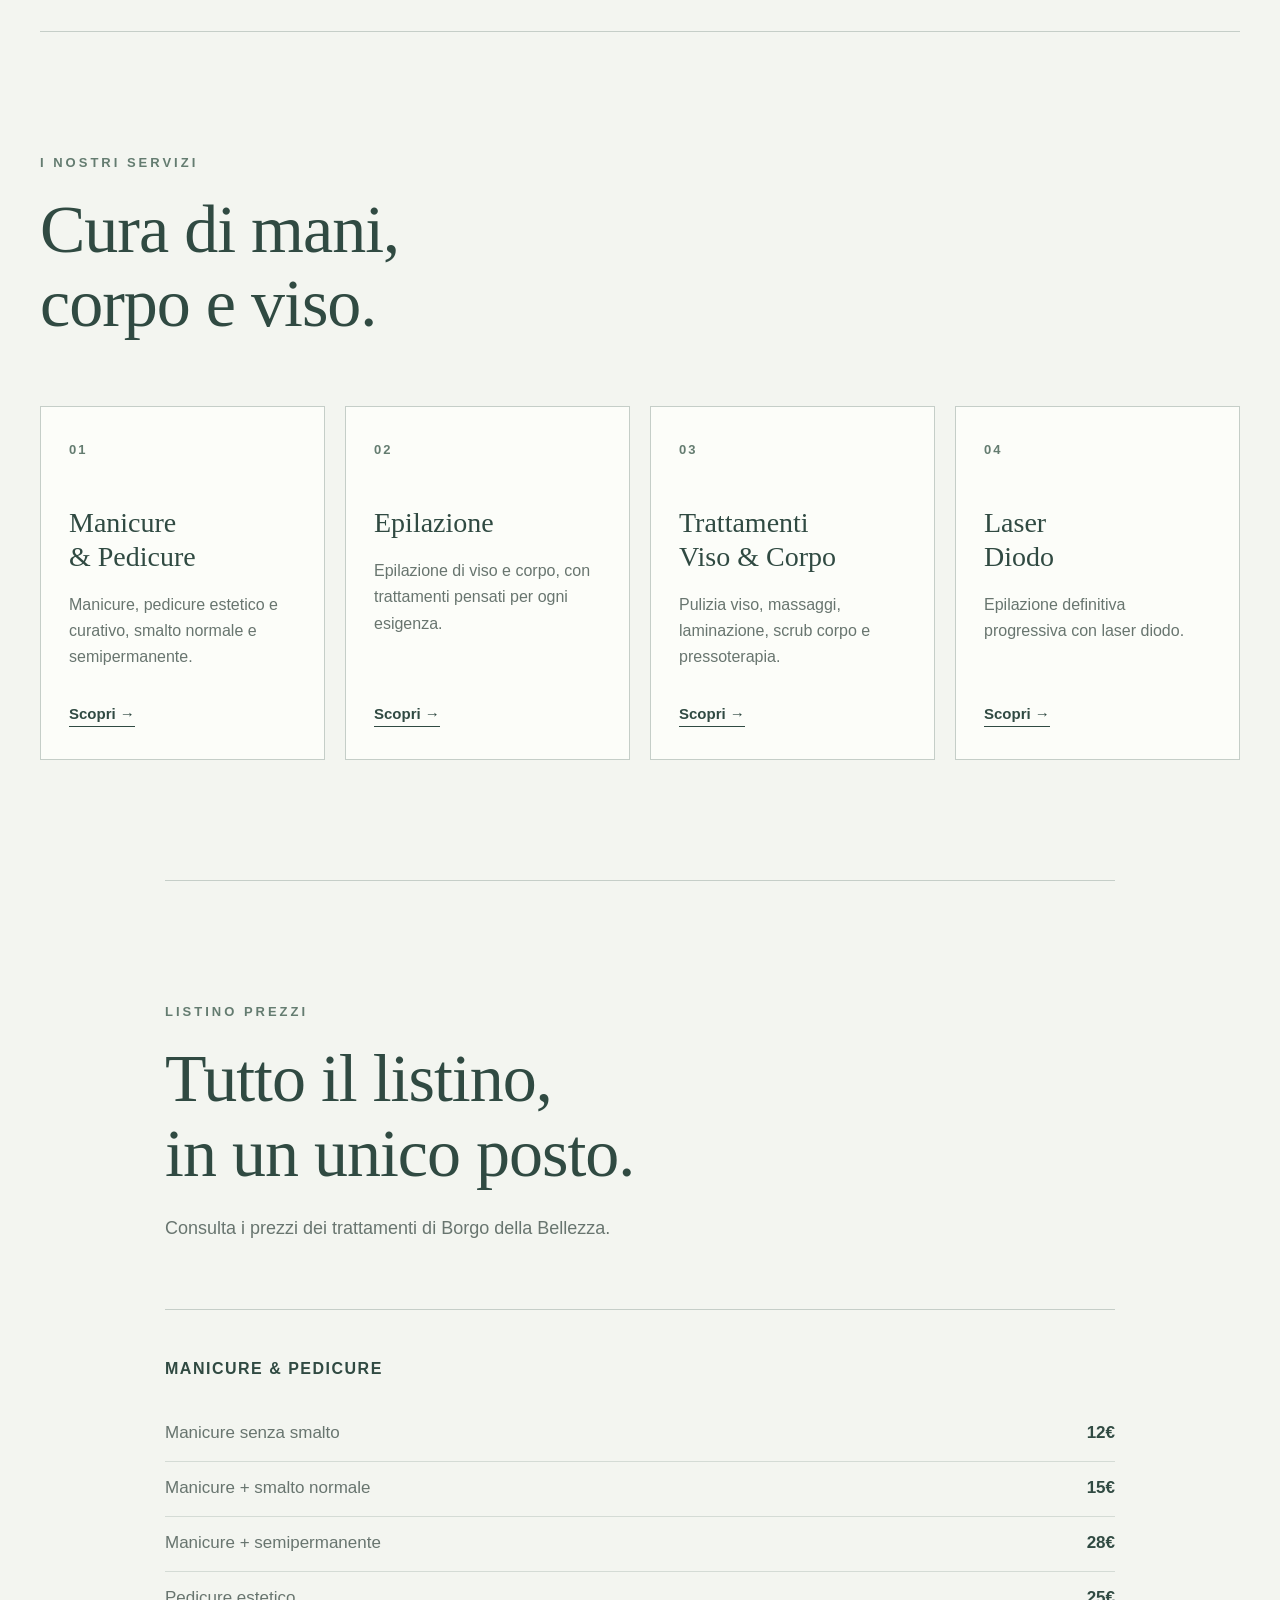
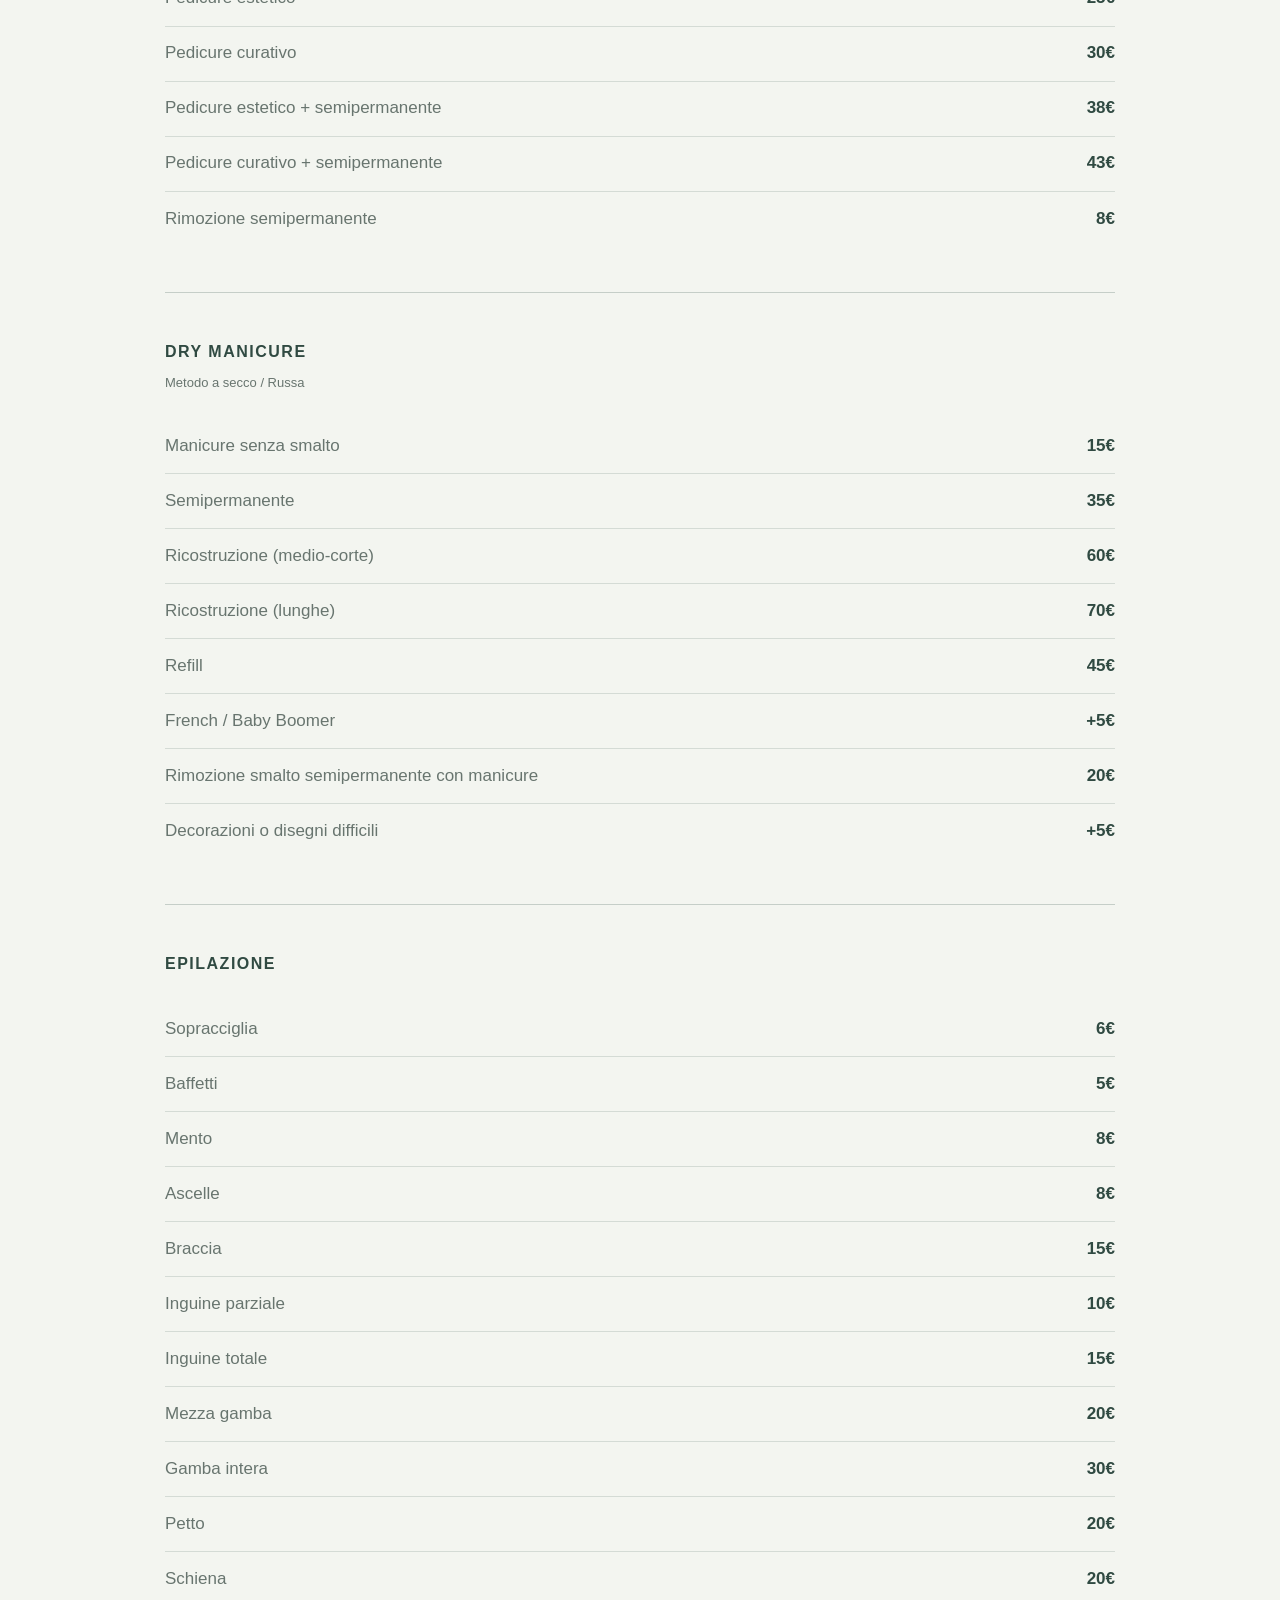
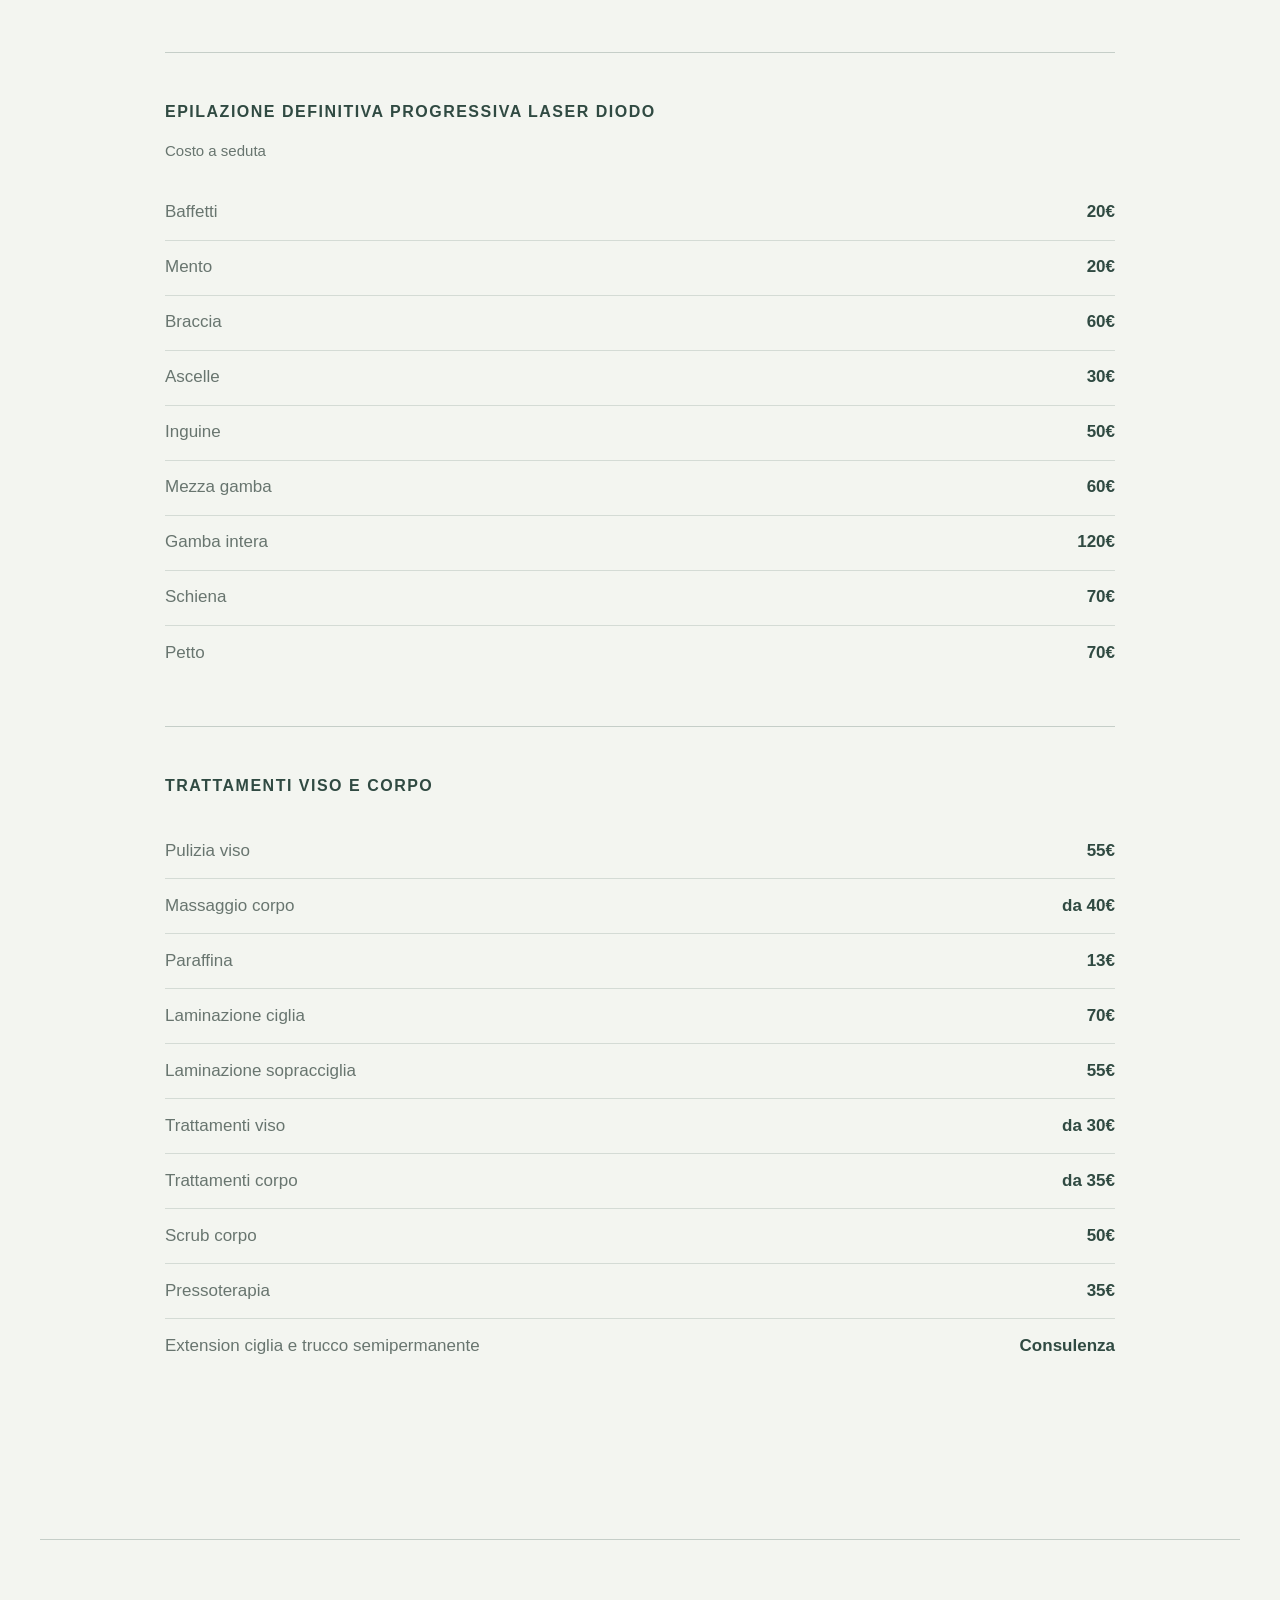
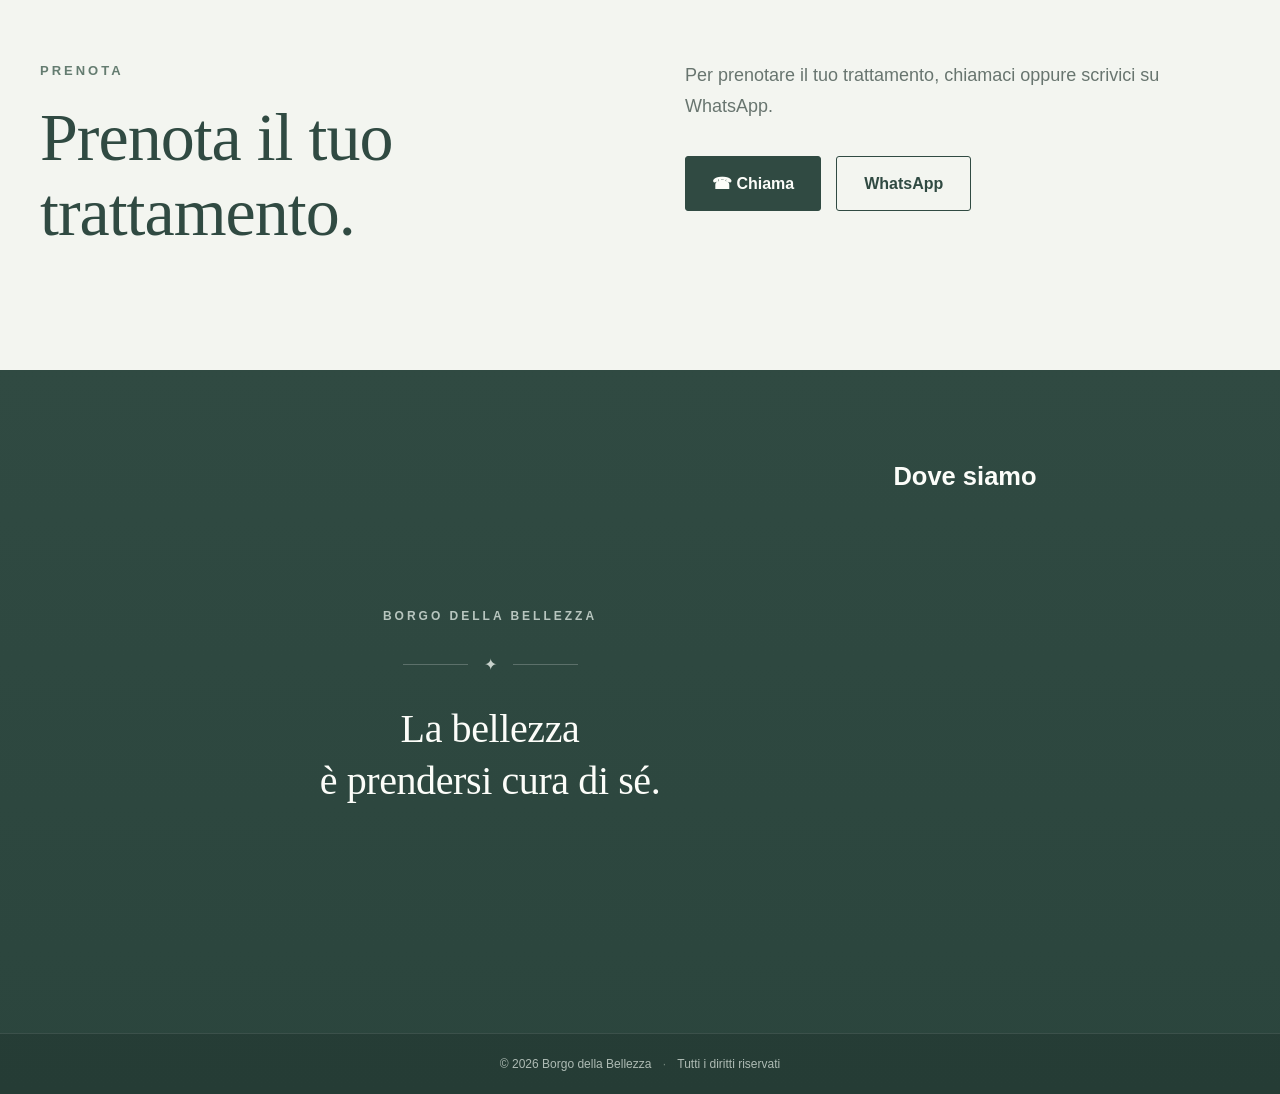
==== commit 2c5ace98: "add maps" ====
--- a/index.html
+++ b/index.html
@@ -249,7 +249,7 @@
                         e semipermanente.
                     </p>
 
-                    <a href="#listino">
+                    <a href="#listino-manicure">
                         Scopri →
                     </a>
 
@@ -272,7 +272,7 @@
                         per ogni esigenza.
                     </p>
 
-                    <a href="#listino">
+                    <a href="#listino-epilazione">
                         Scopri →
                     </a>
 
@@ -296,7 +296,7 @@
                         e pressoterapia.
                     </p>
 
-                    <a href="#listino">
+                    <a href="#listino-viso">
                         Scopri →
                     </a>
 
@@ -320,7 +320,7 @@
                         diodo.
                     </p>
 
-                    <a href="#listino">
+                    <a href="#listino-epilazione">
                         Scopri →
                     </a>
 
@@ -362,7 +362,7 @@
 
             <!-- MANICURE & PEDICURE -->
 
-            <div class="price-category">
+            <div class="price-category" id="listino-manicure">
 
                 <h3>
                     MANICURE &amp; PEDICURE
@@ -421,7 +421,7 @@
 
             <!-- DRY MANICURE -->
 
-            <div class="price-category">
+            <div class="price-category" >
 
                 <h3>
                     DRY MANICURE<br>
@@ -486,7 +486,7 @@
 
             <!-- EPILAZIONE -->
 
-            <div class="price-category">
+            <div class="price-category" id="listino-epilazione">
 
                 <h3>
                     EPILAZIONE
@@ -550,9 +550,9 @@
             </div>
 
 
-            <!-- LASER -->
-
-            <div class="price-category">
+            <!-- LASER 00000000000000000000000000000000000000000000000000000000000000000000000000000000 -->
+
+            <div class="price-category" id="listino-laser">
 
                 <h3>
                     EPILAZIONE DEFINITIVA
@@ -613,7 +613,7 @@
 
             <!-- VISO E CORPO -->
 
-            <div class="price-category">
+            <div class="price-category" id="listino-viso">
 
                 <h3>
                     TRATTAMENTI VISO E CORPO
@@ -764,6 +764,24 @@
 
             </div>
 
+            <div>
+                <section id="contatti">
+                    <h2>Dove siamo</h2>
+
+                    <div class="mappa">
+                        <iframe
+                            src="https://www.google.com/maps/embed?pb=!1m18!1m12!1m3!1d6627.783171098039!2d9.67438192495105!3d45.69820506646149!2m3!1f0!2f0!3f0!3m2!1i1024!2i768!4f13.1!3m3!1m2!1s0x4781510046a57da1%3A0x5485f7f91fad0f01!2sBorgo%20della%20bellezza!5e0!3m2!1sit!2sit!4v1791323577464!5m2!1sit!2sit"
+                            width="100%"
+                            height="400"
+                            style="border:0;"
+                            allowfullscreen=""
+                            loading="lazy"
+                            referrerpolicy="no-referrer-when-downgrade">
+                        </iframe>
+                    </div>
+                </section>
+            </div>
+
         </div>
 
 
--- a/style.css
+++ b/style.css
@@ -1310,4 +1310,22 @@
         min-width: 0;
     }
 
+}
+/* ==============================================
+    MAPPA GPPGLE MAPS
+==============================================  */
+
+.mappa {
+    width: 100%;
+    max-width: 1000px;
+    margin: 30px auto;
+    border-radius: 15px;
+    overflow: hidden;
+}
+
+.mappa iframe {
+    display: block;
+    width: 100%;
+    height: 400px;
+    border: 0;
 }
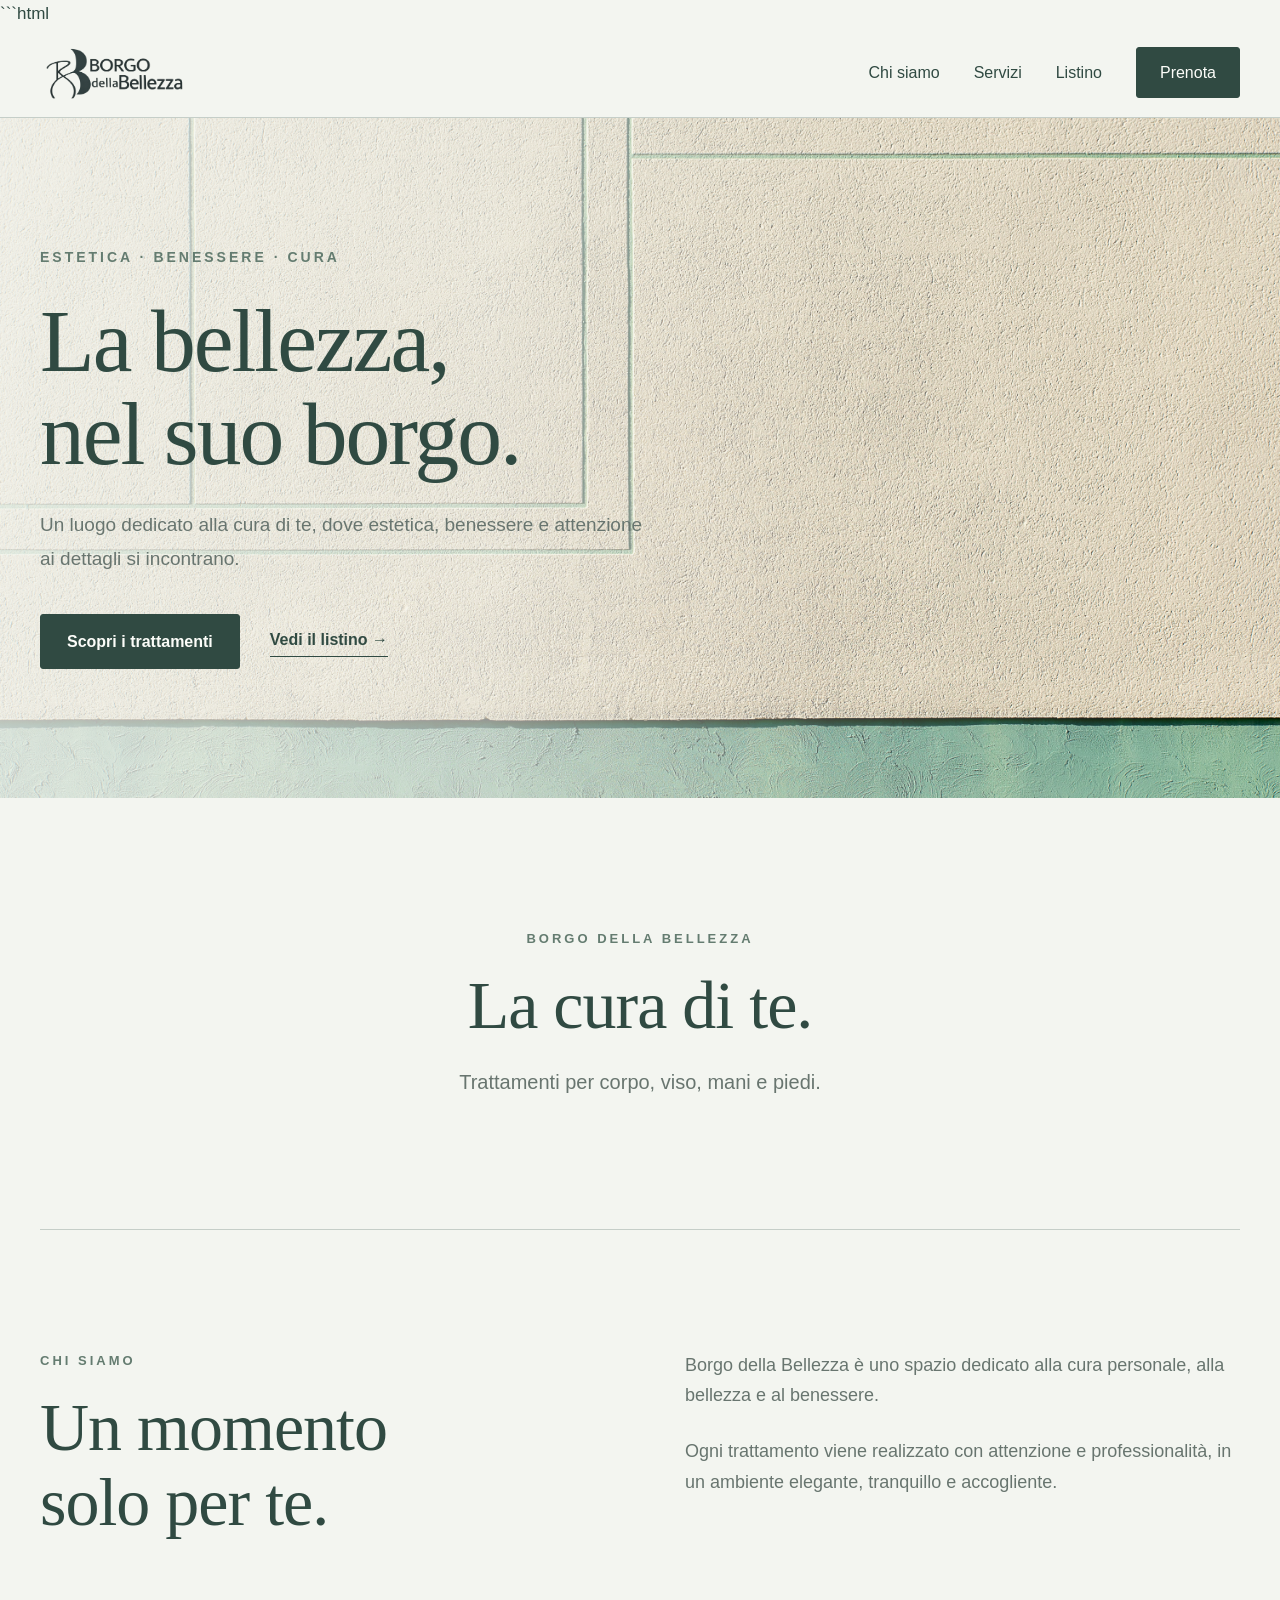
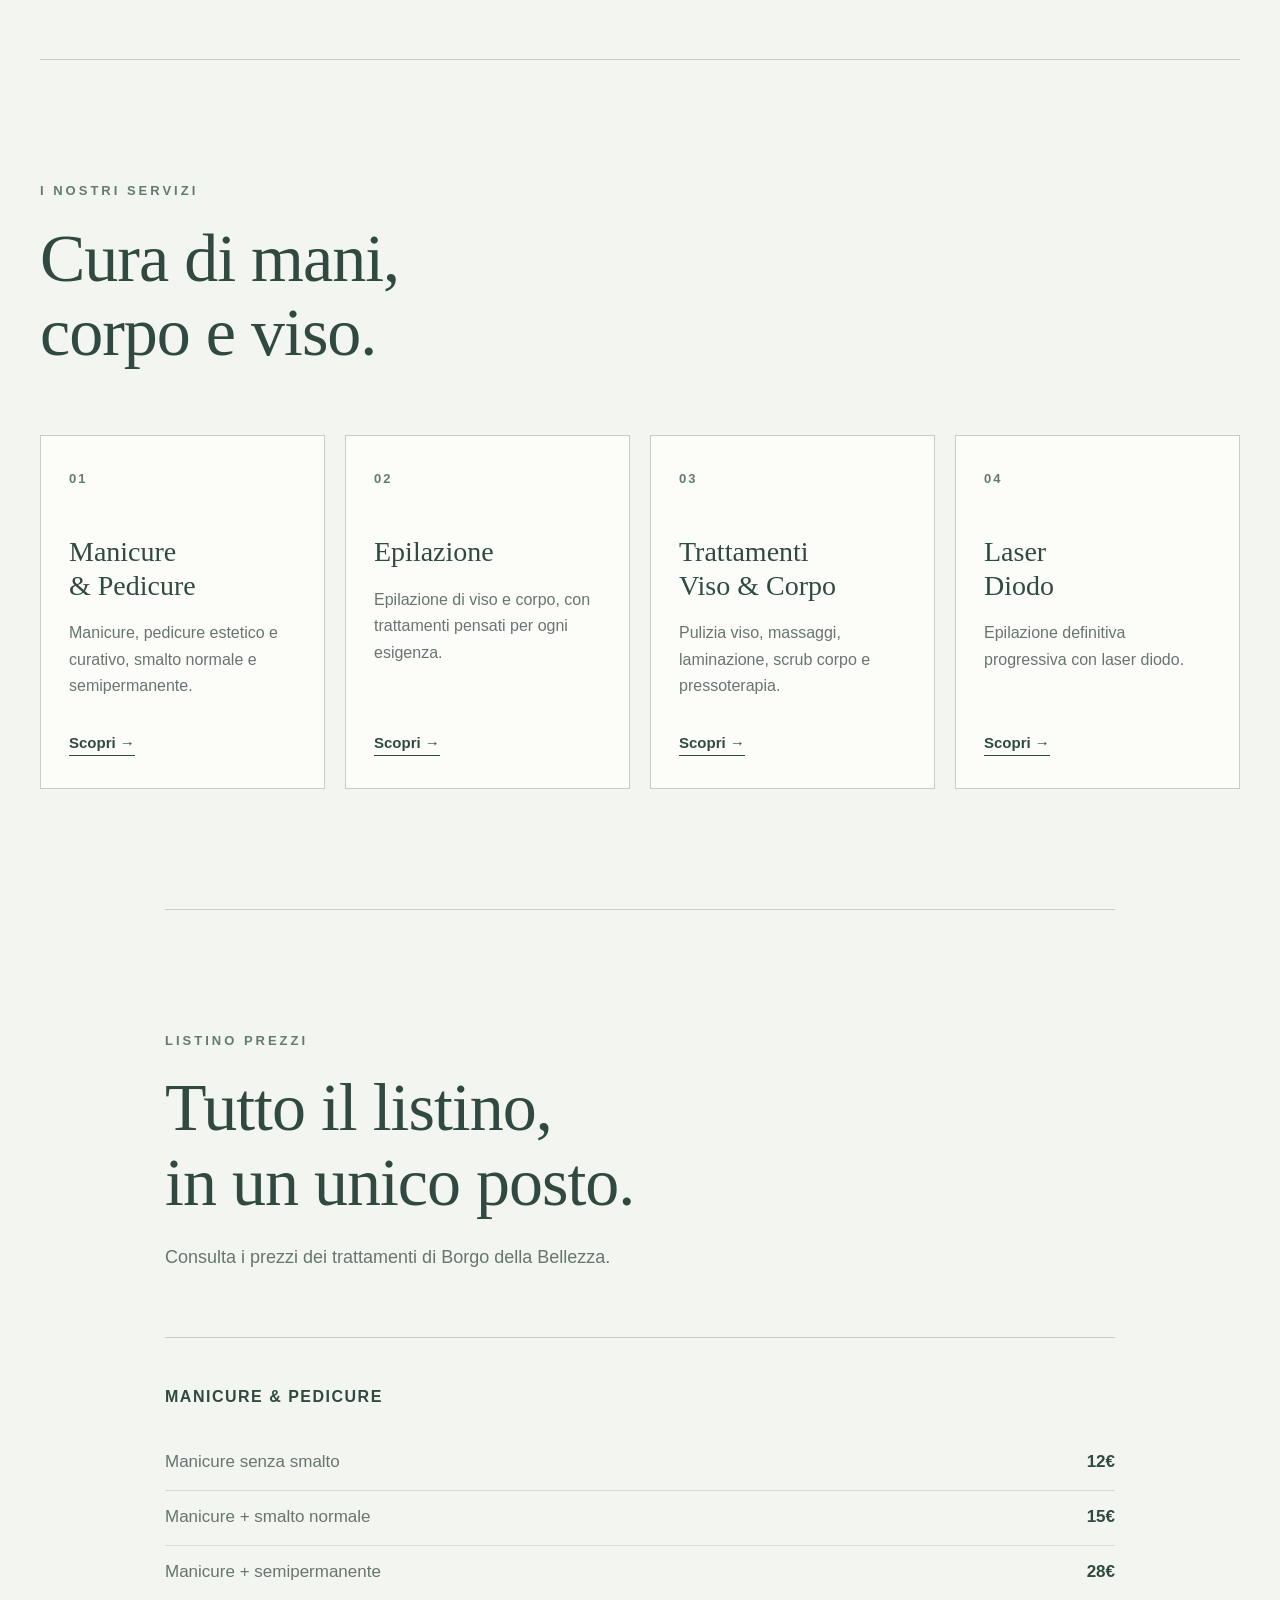
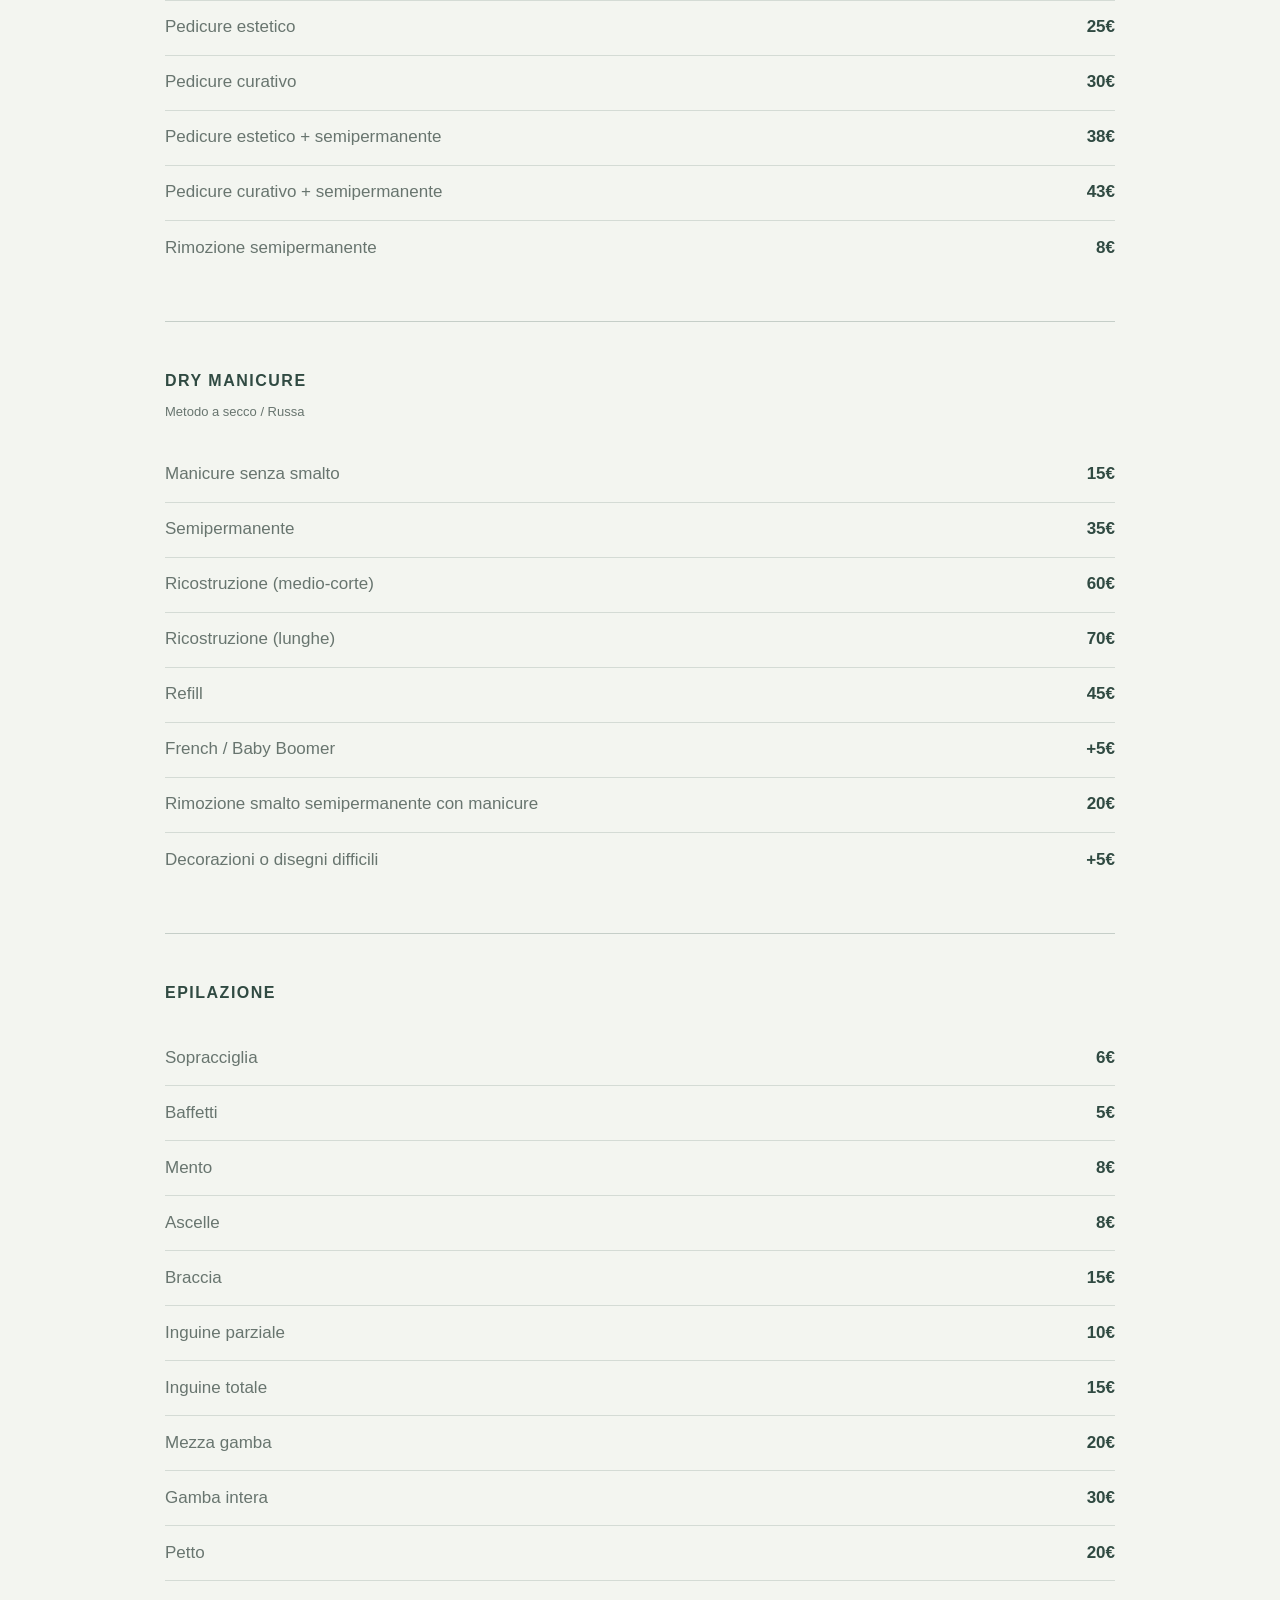
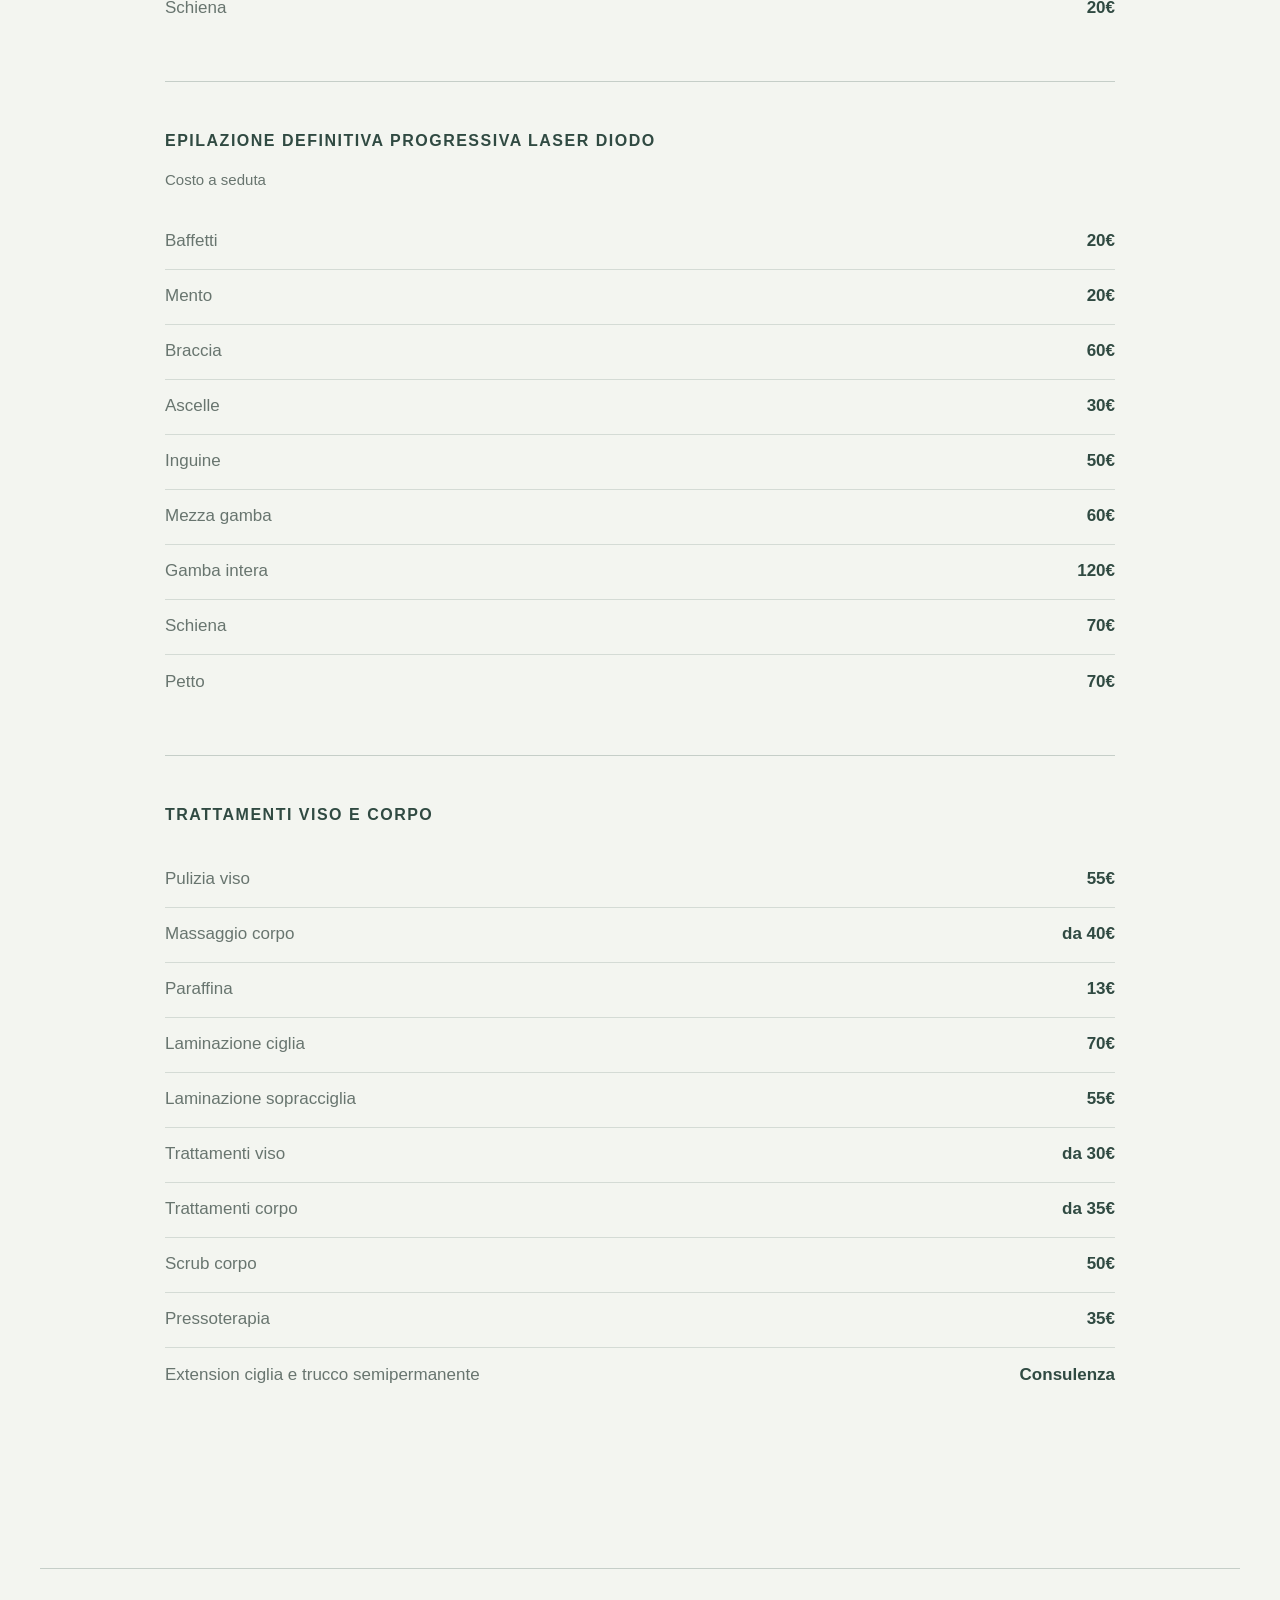
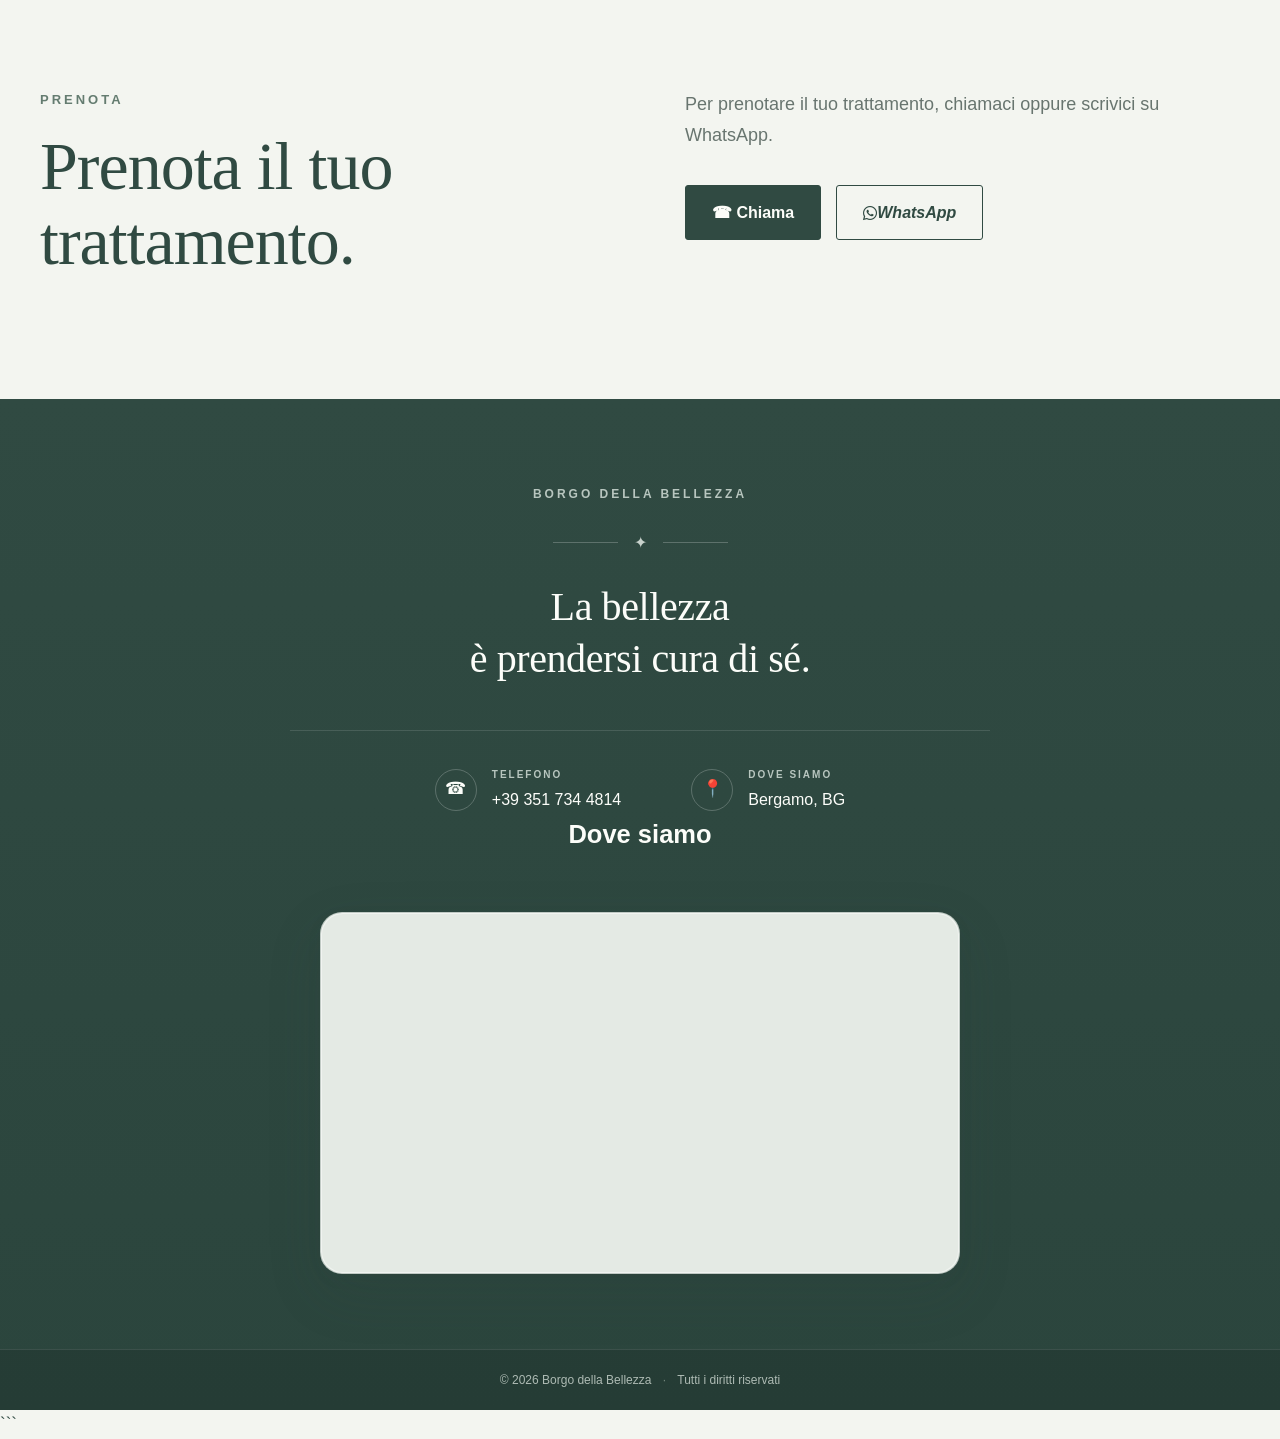
==== commit b2726799: "add tel map fixed servizi to listino" ====
--- a/index.html
+++ b/index.html
@@ -1,3 +1,4 @@
+```html
 <!DOCTYPE html>
 <html lang="it">
 
@@ -17,6 +18,12 @@
     <title>Borgo della Bellezza</title>
 
     <link rel="stylesheet" href="style.css">
+
+    <!-- Font Awesome per il simbolo WhatsApp -->
+    <link
+        rel="stylesheet"
+        href="https://cdnjs.cloudflare.com/ajax/libs/font-awesome/6.5.2/css/all.min.css"
+    >
 </head>
 
 <body>
@@ -59,7 +66,8 @@
                 <a href="#listino">
                     Listino
                 </a>
-<a
+
+                <a
                     href="#prenota"
                     class="nav-button"
                 >
@@ -421,7 +429,7 @@
 
             <!-- DRY MANICURE -->
 
-            <div class="price-category" >
+            <div class="price-category">
 
                 <h3>
                     DRY MANICURE<br>
@@ -550,7 +558,7 @@
             </div>
 
 
-            <!-- LASER 00000000000000000000000000000000000000000000000000000000000000000000000000000000 -->
+            <!-- LASER -->
 
             <div class="price-category" id="listino-laser">
 
@@ -680,6 +688,8 @@
             </div>
 
         </section>
+
+
         <!-- =================================================
              PRENOTA
         ================================================== -->
@@ -719,12 +729,16 @@
                     </a>
 
                     <a
-                        href="https://wa.me/393517344814"6
+                        href="https://wa.me/393517344814"
                         class="button whatsapp-button"
                         target="_blank"
                         rel="noopener noreferrer"
                     >
-                        WhatsApp
+                        <i
+                            class="fa-brands fa-whatsapp"
+                            aria-hidden="true"
+                        > </i>
+                        <i>WhatsApp</i>
                     </a>
 
                 </div>
@@ -741,7 +755,6 @@
     ====================================================== -->
 
     <footer class="site-footer">
-<!-- INFORMAZIONI FOOTER -->
 
         <div class="footer-content">
 
@@ -764,11 +777,62 @@
 
             </div>
 
+
+            <!-- CONTATTI -->
+
+            <div class="footer-contacts">
+
+                <div class="footer-contact">
+
+                    <span class="footer-contact-icon">
+                        ☎
+                    </span>
+
+                    <div>
+
+                        <span class="footer-contact-label">
+                            TELEFONO
+                        </span>
+
+                        <a href="tel:+393517344814">
+                            +39 351 734 4814
+                        </a>
+
+                    </div>
+
+                </div>
+
+
+                <div class="footer-contact">
+
+                    <span class="footer-contact-icon">
+                        📍
+                    </span>
+
+                    <div>
+
+                        <span class="footer-contact-label">
+                            DOVE SIAMO
+                        </span>
+
+                        <a href="https://maps.app.goo.gl/hbG7sL1MkPKxReSAA">
+                             Bergamo, BG
+                        </a>
+                    </div>
+
+                </div>
+
+            </div>
+
+
             <div>
+
                 <section id="contatti">
+
                     <h2>Dove siamo</h2>
 
                     <div class="mappa">
+
                         <iframe
                             src="https://www.google.com/maps/embed?pb=!1m18!1m12!1m3!1d6627.783171098039!2d9.67438192495105!3d45.69820506646149!2m3!1f0!2f0!3f0!3m2!1i1024!2i768!4f13.1!3m3!1m2!1s0x4781510046a57da1%3A0x5485f7f91fad0f01!2sBorgo%20della%20bellezza!5e0!3m2!1sit!2sit!4v1791323577464!5m2!1sit!2sit"
                             width="100%"
@@ -778,14 +842,15 @@
                             loading="lazy"
                             referrerpolicy="no-referrer-when-downgrade">
                         </iframe>
+
                     </div>
+
                 </section>
+
             </div>
 
         </div>
 
-
-        <!-- COPYRIGHT -->
 
         <div class="footer-bottom">
 
@@ -870,4 +935,5 @@
 
 </body>
 
-</html>+</html>
+```
--- a/style.css
+++ b/style.css
@@ -1,7 +1,3 @@
-/* =====================================================
-   VARIABILI
-===================================================== */
-
 :root {
     --green: #304A42;
     --green-soft: #647C70;
@@ -68,19 +64,15 @@
     width: 100%;
     background: rgba(243, 245, 240, 0.97);
     border-bottom: 1px solid var(--line);
-
     position: sticky;
     top: 0;
-
     z-index: 1000;
-
     backdrop-filter: blur(10px);
 }
 
 .header-inner {
     width: min(100% - 50px, var(--max-width));
     min-height: 88px;
-
     margin: 0 auto;
 
     display: flex;
@@ -89,11 +81,6 @@
 
     gap: 30px;
 }
-
-
-/* =====================================================
-   LOGO
-===================================================== */
 
 .logo {
     display: flex;
@@ -115,16 +102,13 @@
     display: flex;
     align-items: center;
     justify-content: flex-end;
-
     gap: 34px;
 }
 
 .main-nav a {
     color: var(--green);
-
     font-size: 16px;
     font-weight: 500;
-
     transition: 0.25s ease;
 }
 
@@ -166,7 +150,6 @@
     flex-direction: column;
 
     gap: 6px;
-
     cursor: pointer;
 
     border-radius: 3px;
@@ -184,11 +167,6 @@
         transform 0.3s ease,
         opacity 0.3s ease;
 }
-
-
-/* =====================================================
-   ANIMAZIONE X
-===================================================== */
 
 .menu-toggle.active span:nth-child(1) {
     transform: translateY(8px) rotate(45deg);
@@ -232,7 +210,6 @@
 
 .hero-content {
     width: min(100% - 50px, var(--max-width));
-
     margin: 0 auto;
 
     padding: 100px 0;
@@ -259,7 +236,6 @@
     font-family: Georgia, "Times New Roman", serif;
 
     font-size: clamp(52px, 7vw, 92px);
-
     line-height: 1.03;
 
     font-weight: 400;
@@ -275,7 +251,6 @@
     color: var(--green-text);
 
     font-size: 19px;
-
     line-height: 1.8;
 }
 
@@ -288,7 +263,7 @@
 
 
 /* =====================================================
-   BOTTONI
+   BUTTON
 ===================================================== */
 
 .button {
@@ -367,7 +342,6 @@
     font-family: Georgia, "Times New Roman", serif;
 
     font-size: clamp(42px, 6vw, 68px);
-
     line-height: 1.1;
 
     font-weight: 400;
@@ -414,7 +388,7 @@
 
 
 /* =====================================================
-   CHI SIAMO
+   ABOUT
 ===================================================== */
 
 .about {
@@ -499,7 +473,6 @@
     font-family: Georgia, "Times New Roman", serif;
 
     font-size: 28px;
-
     line-height: 1.2;
 
     font-weight: 400;
@@ -509,7 +482,6 @@
     color: var(--green-text);
 
     font-size: 16px;
-
     line-height: 1.65;
 }
 
@@ -530,7 +502,7 @@
 
 
 /* =====================================================
-   LISTINO
+   PREZZI
 ===================================================== */
 
 .price-list {
@@ -585,12 +557,14 @@
     padding: 12px 0;
 
     display: flex;
+
     align-items: center;
     justify-content: space-between;
 
     gap: 30px;
 
-    border-bottom: 1px solid rgba(197, 206, 200, 0.65);
+    border-bottom:
+        1px solid rgba(197, 206, 200, 0.65);
 
     color: var(--green-text);
 
@@ -612,7 +586,7 @@
 
 
 /* =====================================================
-   PRENOTA
+   PRENOTAZIONE
 ===================================================== */
 
 .booking {
@@ -655,13 +629,11 @@
 
 .whatsapp-button {
     background: transparent;
-
     color: var(--green);
 }
 
 .whatsapp-button:hover {
     background: var(--green);
-
     color: var(--white);
 }
 
@@ -692,8 +664,9 @@
 
     display: flex;
 
+    flex-direction: column;
+
     align-items: center;
-
     justify-content: center;
 
     text-align: center;
@@ -715,7 +688,6 @@
     color: #B8C6BF;
 
     font-size: 12px;
-
     font-weight: 700;
 
     letter-spacing: 3px;
@@ -725,7 +697,6 @@
     display: flex;
 
     align-items: center;
-
     justify-content: center;
 
     gap: 16px;
@@ -735,7 +706,6 @@
 
 .footer-ornament span {
     width: 65px;
-
     height: 1px;
 
     background: rgba(255, 255, 255, 0.22);
@@ -745,7 +715,6 @@
     color: #C8D2CC;
 
     font-size: 16px;
-
     font-weight: 400;
 }
 
@@ -765,12 +734,171 @@
     letter-spacing: -0.4px;
 }
 
+
+/* =====================================================
+   CONTATTI FOOTER
+===================================================== */
+
+.footer-contacts {
+    width: 100%;
+    max-width: 700px;
+
+    margin: 45px auto 0;
+
+    padding-top: 35px;
+
+    display: flex;
+
+    align-items: center;
+    justify-content: center;
+
+    gap: 70px;
+
+    border-top:
+        1px solid rgba(255, 255, 255, 0.12);
+}
+
+.footer-contact {
+    display: flex;
+
+    align-items: center;
+
+    gap: 15px;
+
+    text-align: left;
+}
+
+.footer-contact-icon {
+    width: 42px;
+    height: 42px;
+
+    flex-shrink: 0;
+
+    display: flex;
+
+    align-items: center;
+    justify-content: center;
+
+    border:
+        1px solid rgba(255, 255, 255, 0.22);
+
+    border-radius: 50%;
+
+    font-size: 17px;
+}
+
+.footer-contact-label {
+    display: block;
+
+    margin-bottom: 3px;
+
+    color: #B8C6BF;
+
+    font-size: 10px;
+    font-weight: 700;
+
+    letter-spacing: 2px;
+}
+
+.footer-contact a,
+.footer-contact div > span:last-child {
+    display: block;
+
+    color: var(--white);
+
+    font-size: 16px;
+
+    transition: opacity 0.2s ease;
+}
+
+.footer-contact a:hover {
+    opacity: 0.7;
+}
+
+
+/* =====================================================
+   MAPPA
+===================================================== */
+
+.mappa {
+    width: 50vw;
+
+    max-width: none;
+
+    margin: 55px auto 0;
+
+    border-radius: 22px;
+
+    overflow: hidden;
+
+    border:
+        1px solid rgba(48, 74, 66, 0.20);
+
+    background: var(--paper-dark);
+
+    position: relative;
+
+    box-shadow:
+        0 20px 55px rgba(48, 74, 66, 0.14),
+        0 5px 15px rgba(48, 74, 66, 0.06);
+}
+
+.mappa::before {
+    content: "";
+
+    position: absolute;
+
+    inset: 0;
+
+    pointer-events: none;
+
+    border-radius: 22px;
+
+    box-shadow:
+        inset 0 0 0 1px rgba(255, 255, 255, 0.45);
+
+    z-index: 2;
+}
+
+.mappa iframe {
+    display: block;
+
+    width: 100%;
+
+    height: 360px;
+
+    border: 0;
+}
+
+
+/* =====================================================
+   MAPPA DESKTOP
+===================================================== */
+
+@media (min-width: 701px) {
+
+    .section:has(.mappa) {
+        width: 100%;
+    }
+
+    .mappa {
+        width: 50vw;
+        max-width: none;
+    }
+}
+
+
+/* =====================================================
+   FOOTER BOTTOM
+===================================================== */
+
 .footer-bottom {
     width: 100%;
 
     background: rgba(0, 0, 0, 0.13);
 
-    border-top: 1px solid rgba(255, 255, 255, 0.10);
+    border-top:
+        1px solid rgba(255, 255, 255, 0.10);
 
     text-align: center;
 }
@@ -806,16 +934,11 @@
         grid-template-columns: repeat(2, 1fr);
     }
 
-    .footer-content {
-        grid-template-columns: repeat(2, 1fr);
-    }
-
     .footer-motto {
-        text-align: left;
+        text-align: center;
 
         padding-left: 0;
     }
-
 }
 
 
@@ -829,14 +952,8 @@
         font-size: 17px;
     }
 
-
-    /* =================================================
-       HEADER
-    ================================================= */
-
     .site-header {
         position: sticky;
-
         top: 0;
     }
 
@@ -852,25 +969,17 @@
         width: 125px;
     }
 
-
-    /* =================================================
-       MENU BUTTON
-    ================================================= */
-
     .menu-toggle {
         display: flex;
     }
 
 
-    /* =================================================
-       MENU MOBILE
-    ================================================= */
+    /* MENU */
 
     .main-nav {
         position: absolute;
 
         top: 100%;
-
         left: 0;
 
         width: 100%;
@@ -886,7 +995,6 @@
         background: var(--paper);
 
         border-top: 1px solid var(--line);
-
         border-bottom: 1px solid var(--line);
 
         box-shadow:
@@ -916,11 +1024,6 @@
         pointer-events: auto;
     }
 
-
-    /* =================================================
-       LINK
-    ================================================= */
-
     .main-nav a {
         width: 100%;
 
@@ -932,7 +1035,8 @@
 
         align-items: center;
 
-        border-bottom: 1px solid var(--line);
+        border-bottom:
+            1px solid var(--line);
 
         font-size: 18px;
 
@@ -947,11 +1051,6 @@
         background: var(--paper-dark);
     }
 
-
-    /* =================================================
-       PRENOTA MENU
-    ================================================= */
-
     .main-nav .nav-button {
         width: calc(100% - 30px);
 
@@ -967,15 +1066,14 @@
 
         color: var(--white);
 
-        border: 1px solid var(--green);
+        border:
+            1px solid var(--green);
 
         border-radius: 3px;
     }
 
 
-    /* =================================================
-       HERO
-    ================================================= */
+    /* HERO */
 
     .hero {
         min-height: 620px;
@@ -1024,9 +1122,7 @@
     }
 
 
-    /* =================================================
-       INTRO
-    ================================================= */
+    /* INTRO */
 
     .intro {
         width: calc(100% - 40px);
@@ -1044,9 +1140,7 @@
     }
 
 
-    /* =================================================
-       SEZIONI
-    ================================================= */
+    /* SEZIONI */
 
     .section {
         width: calc(100% - 40px);
@@ -1059,9 +1153,7 @@
     }
 
 
-    /* =================================================
-       CHI SIAMO
-    ================================================= */
+    /* ABOUT */
 
     .about {
         grid-template-columns: 1fr;
@@ -1074,9 +1166,7 @@
     }
 
 
-    /* =================================================
-       SERVIZI
-    ================================================= */
+    /* SERVIZI */
 
     .services-grid {
         grid-template-columns: 1fr;
@@ -1099,9 +1189,7 @@
     }
 
 
-    /* =================================================
-       LISTINO
-    ================================================= */
+    /* PREZZI */
 
     .price-category {
         padding: 35px 0;
@@ -1120,9 +1208,7 @@
     }
 
 
-    /* =================================================
-       PRENOTA MOBILE
-    ================================================= */
+    /* BOOKING */
 
     .booking {
         width: 100%;
@@ -1173,24 +1259,7 @@
     }
 
 
-    /* =================================================
-       CONTATTI
-    ================================================= */
-
-    .contact {
-        grid-template-columns: 1fr;
-
-        gap: 45px;
-    }
-
-    .contact-content > p {
-        font-size: 17px;
-    }
-
-
-    /* =================================================
-       FOOTER MOBILE
-    ================================================= */
+    /* FOOTER */
 
     .footer-content {
         width: 100%;
@@ -1222,6 +1291,63 @@
         line-height: 1.3;
     }
 
+    .footer-contacts {
+        flex-direction: column;
+
+        align-items: center;
+
+        gap: 25px;
+
+        margin-top: 40px;
+
+        padding-top: 30px;
+    }
+
+    .footer-contact {
+        width: 100%;
+
+        max-width: 280px;
+    }
+
+    .footer-contact-icon {
+        width: 40px;
+        height: 40px;
+    }
+
+    .footer-contact a,
+    .footer-contact div > span:last-child {
+        font-size: 15px;
+    }
+
+
+    /* =================================================
+       MAPPA MOBILE
+    ================================================= */
+
+    .mappa {
+        width: 100%;
+
+        max-width: none;
+
+        margin-top: 35px;
+
+        border-radius: 14px;
+
+        box-shadow:
+            0 10px 30px rgba(48, 74, 66, 0.10);
+    }
+
+    .mappa::before {
+        border-radius: 14px;
+    }
+
+    .mappa iframe {
+        height: 350px;
+    }
+
+
+    /* FOOTER BOTTOM */
+
     .footer-bottom p {
         width: calc(100% - 30px);
 
@@ -1229,12 +1355,11 @@
 
         font-size: 11px;
     }
-
-}
-
-
-/* =====================================================
-   MOBILE PICCOLO
+}
+
+
+/* =====================================================
+   TELEFONI PICCOLI
 ===================================================== */
 
 @media (max-width: 400px) {
@@ -1275,11 +1400,6 @@
         gap: 12px;
     }
 
-
-    /* =================================================
-       PRENOTA - TELEFONI PICCOLI
-    ================================================= */
-
     .booking {
         grid-template-columns: 1fr;
 
@@ -1310,22 +1430,11 @@
         min-width: 0;
     }
 
-}
-/* ==============================================
-    MAPPA GPPGLE MAPS
-==============================================  */
-
-.mappa {
-    width: 100%;
-    max-width: 1000px;
-    margin: 30px auto;
-    border-radius: 15px;
-    overflow: hidden;
-}
-
-.mappa iframe {
-    display: block;
-    width: 100%;
-    height: 400px;
-    border: 0;
+    .footer-contacts {
+        gap: 22px;
+    }
+
+    .footer-contact {
+        max-width: 270px;
+    }
 }
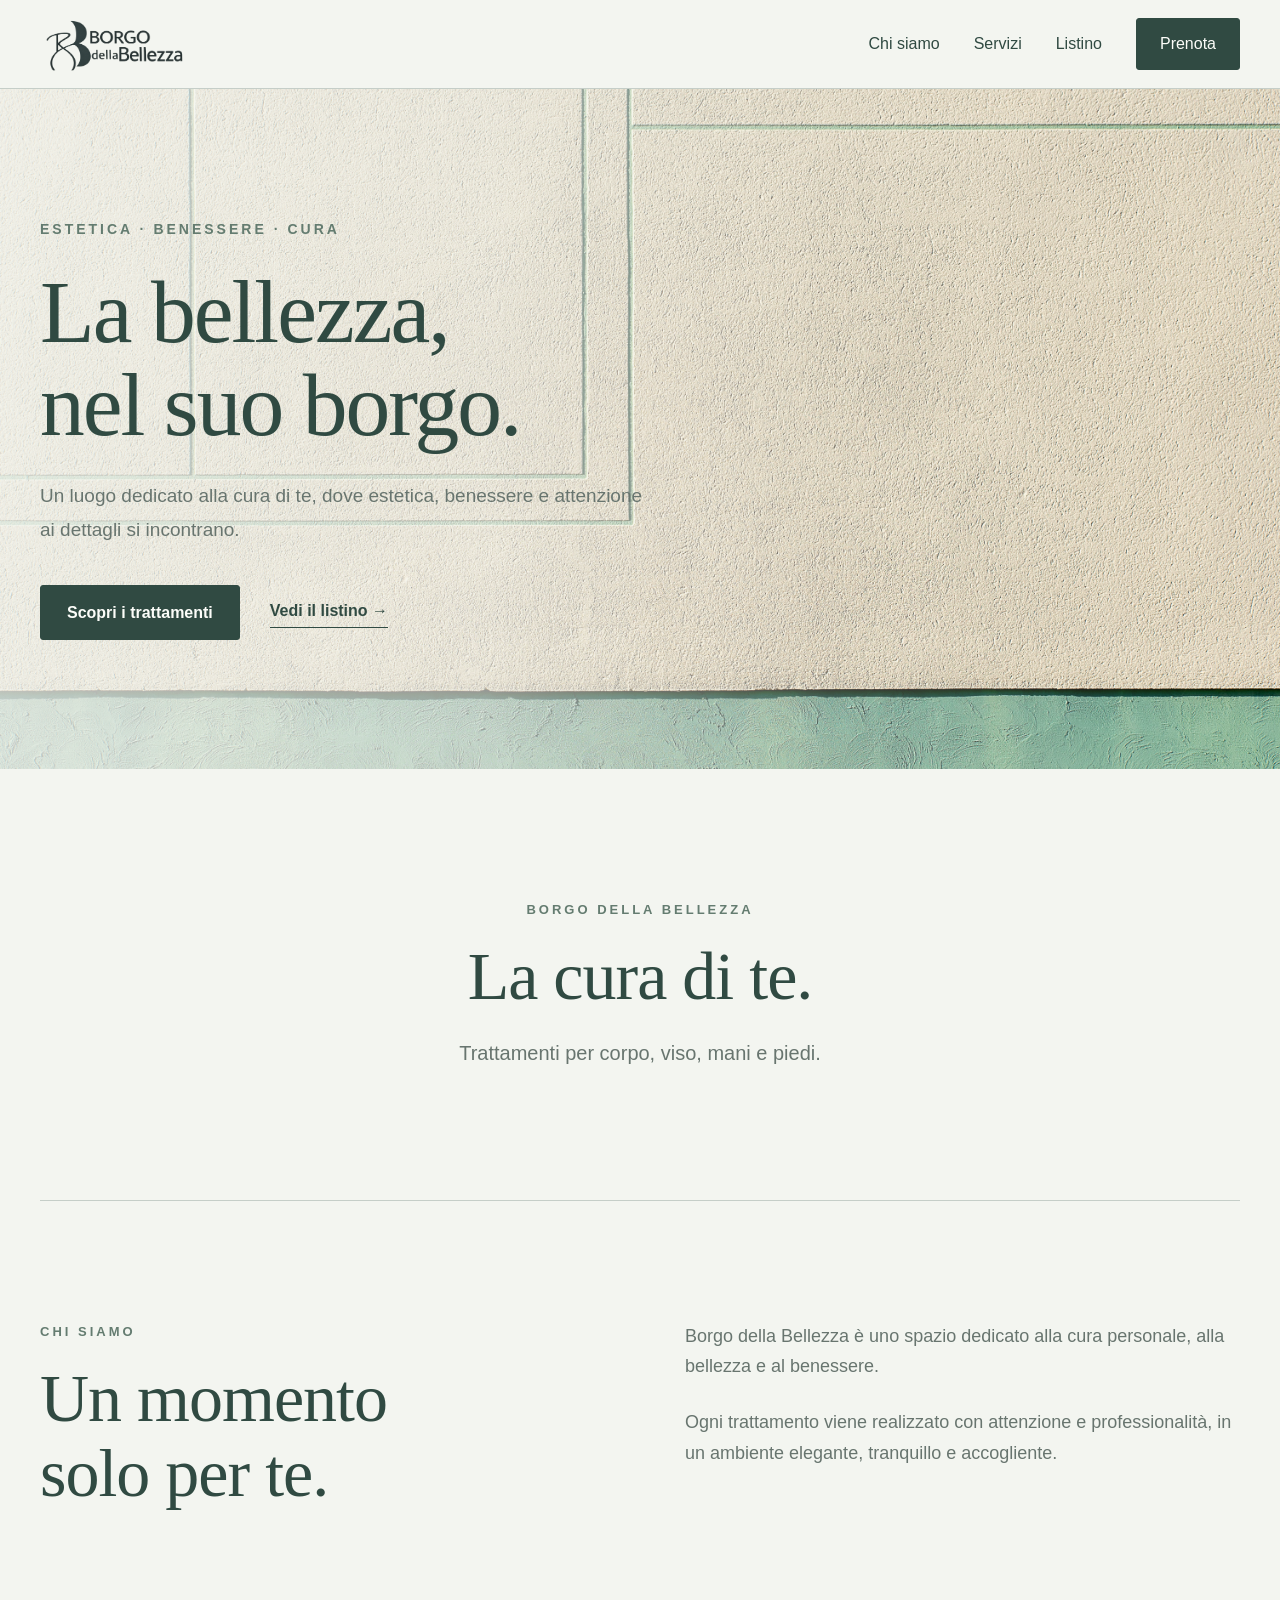
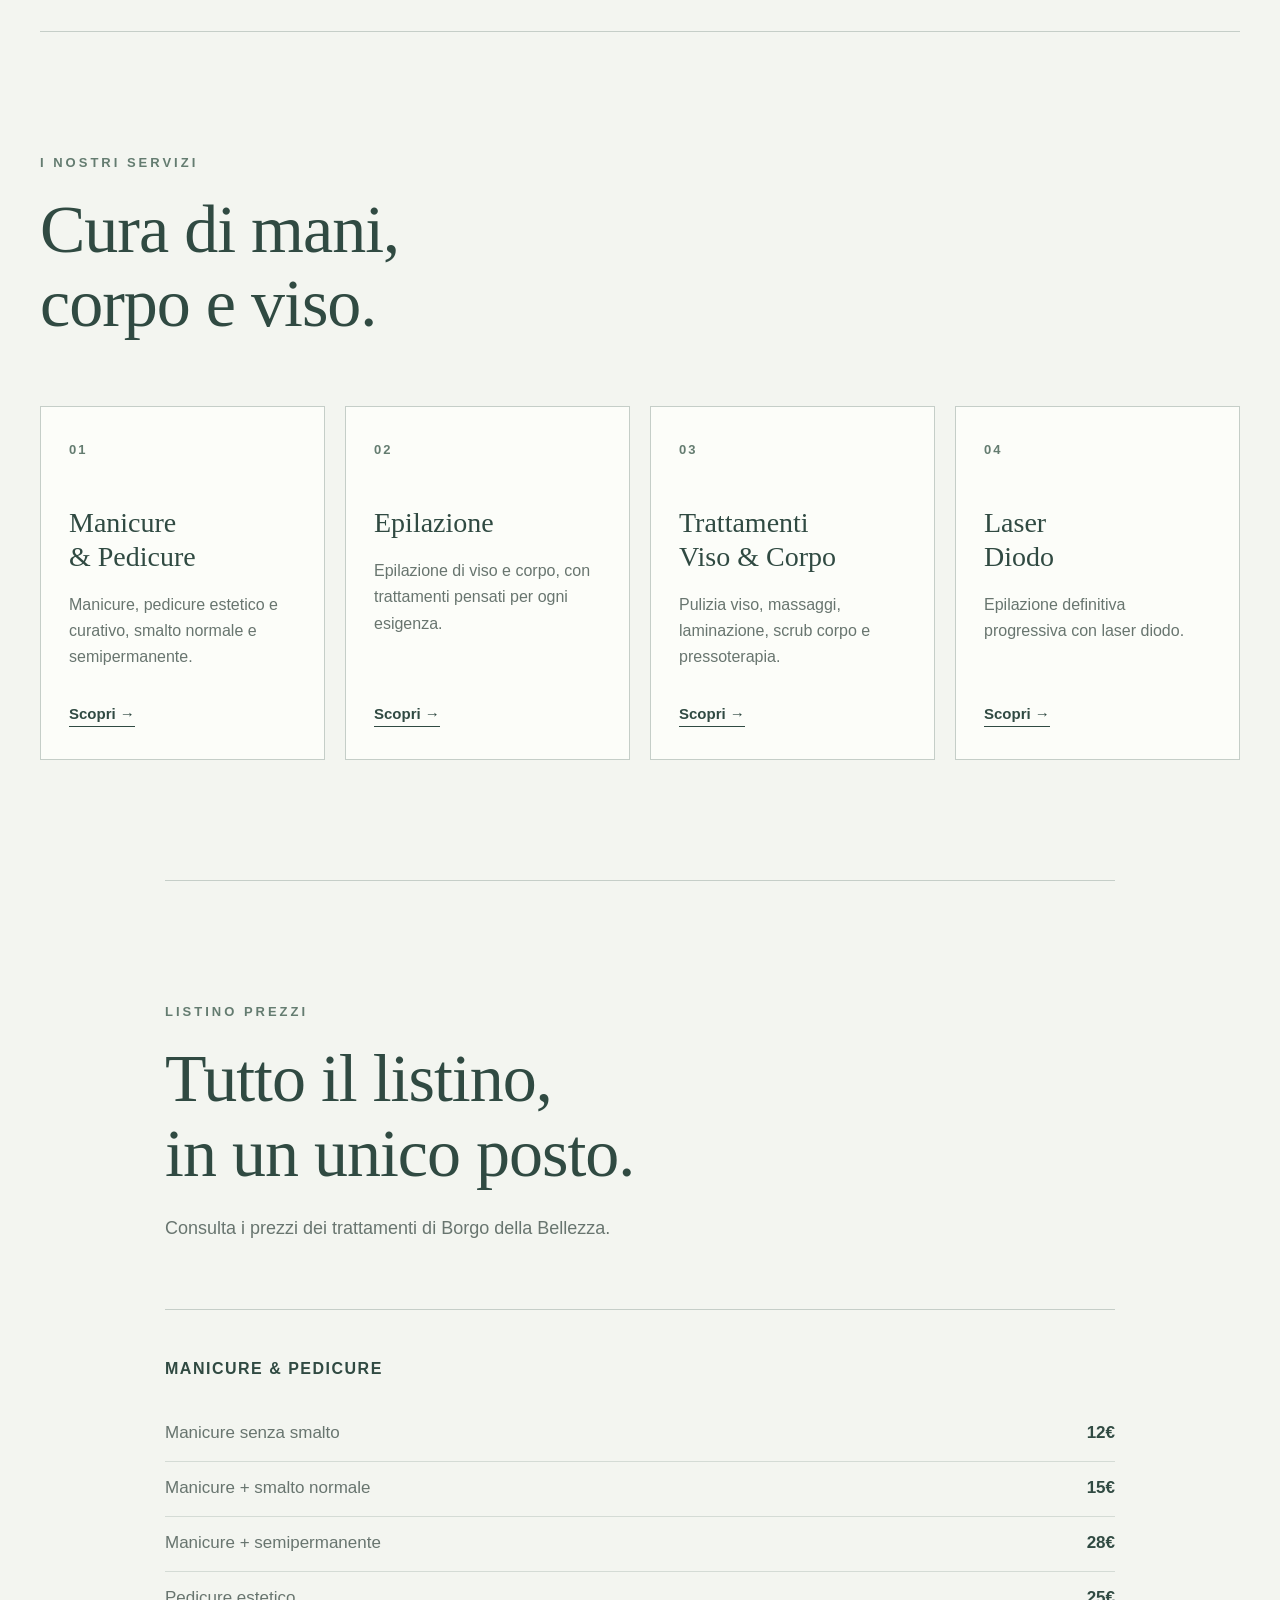
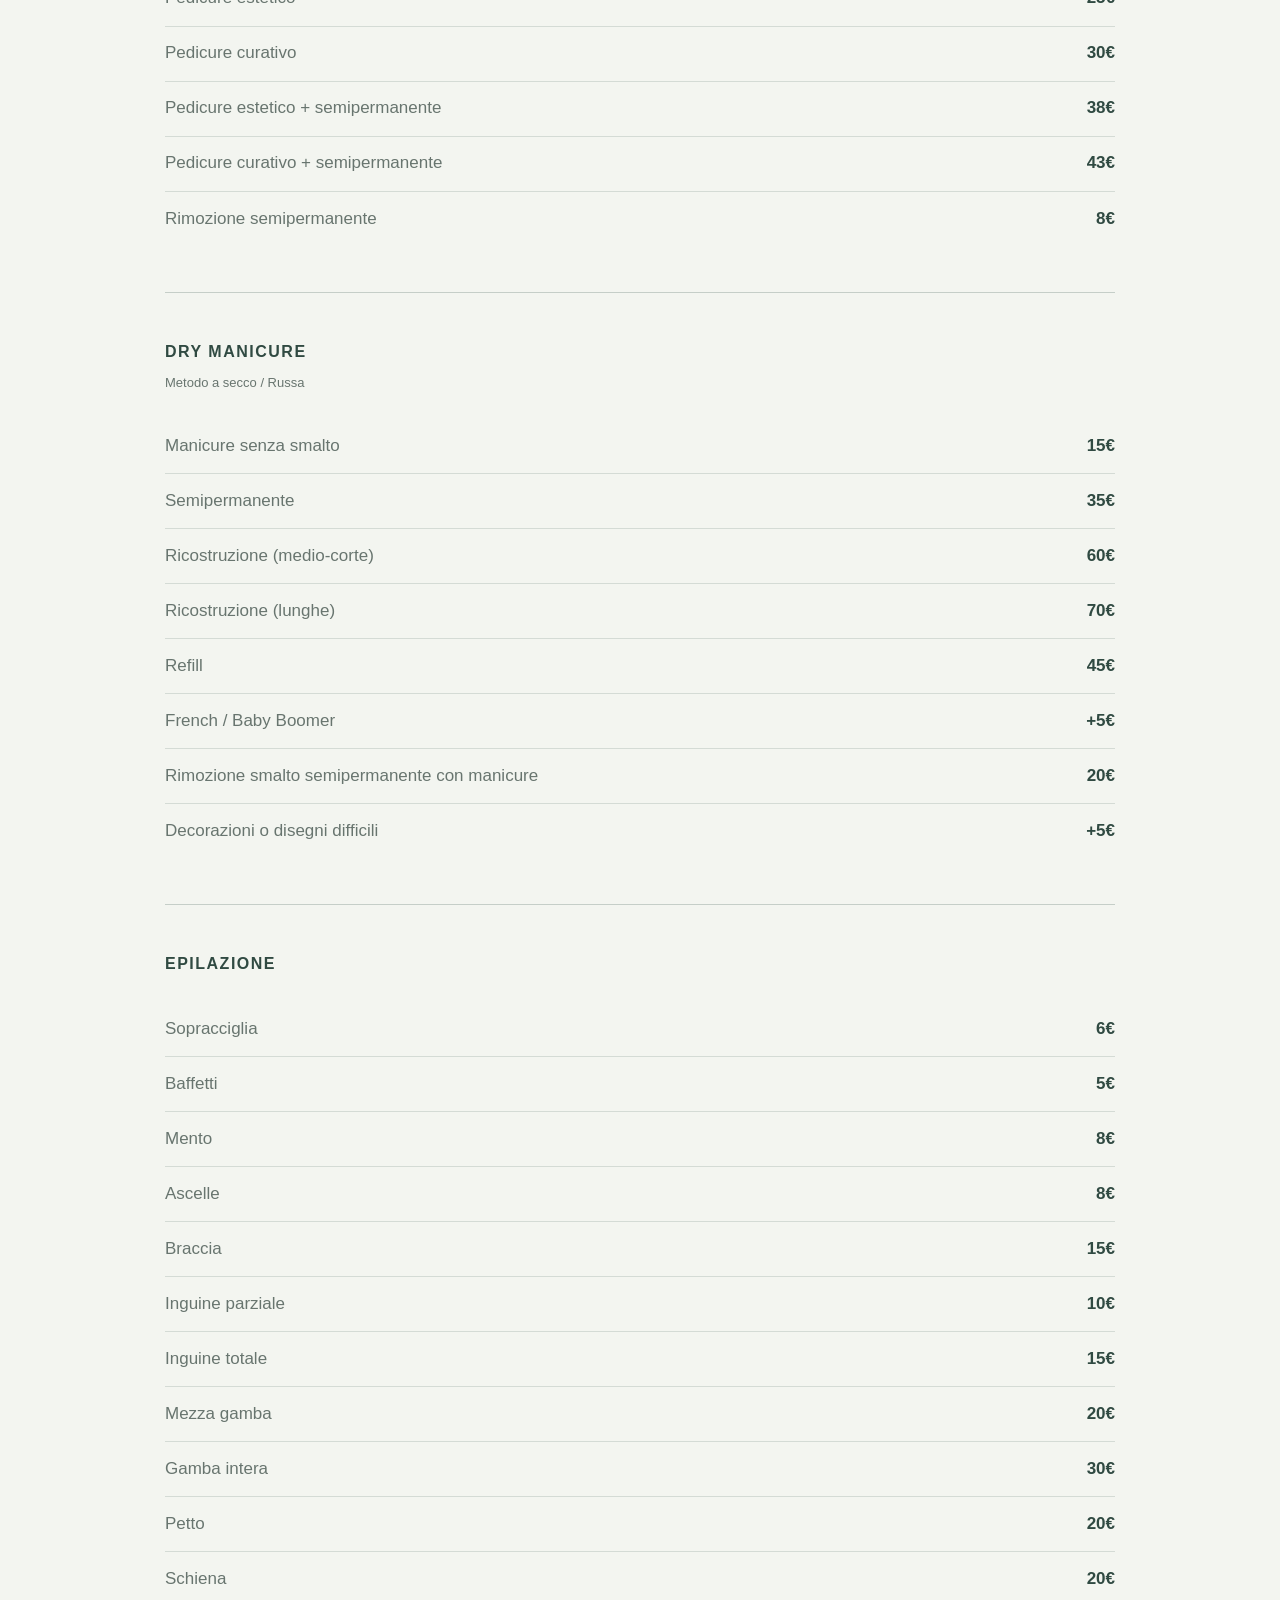
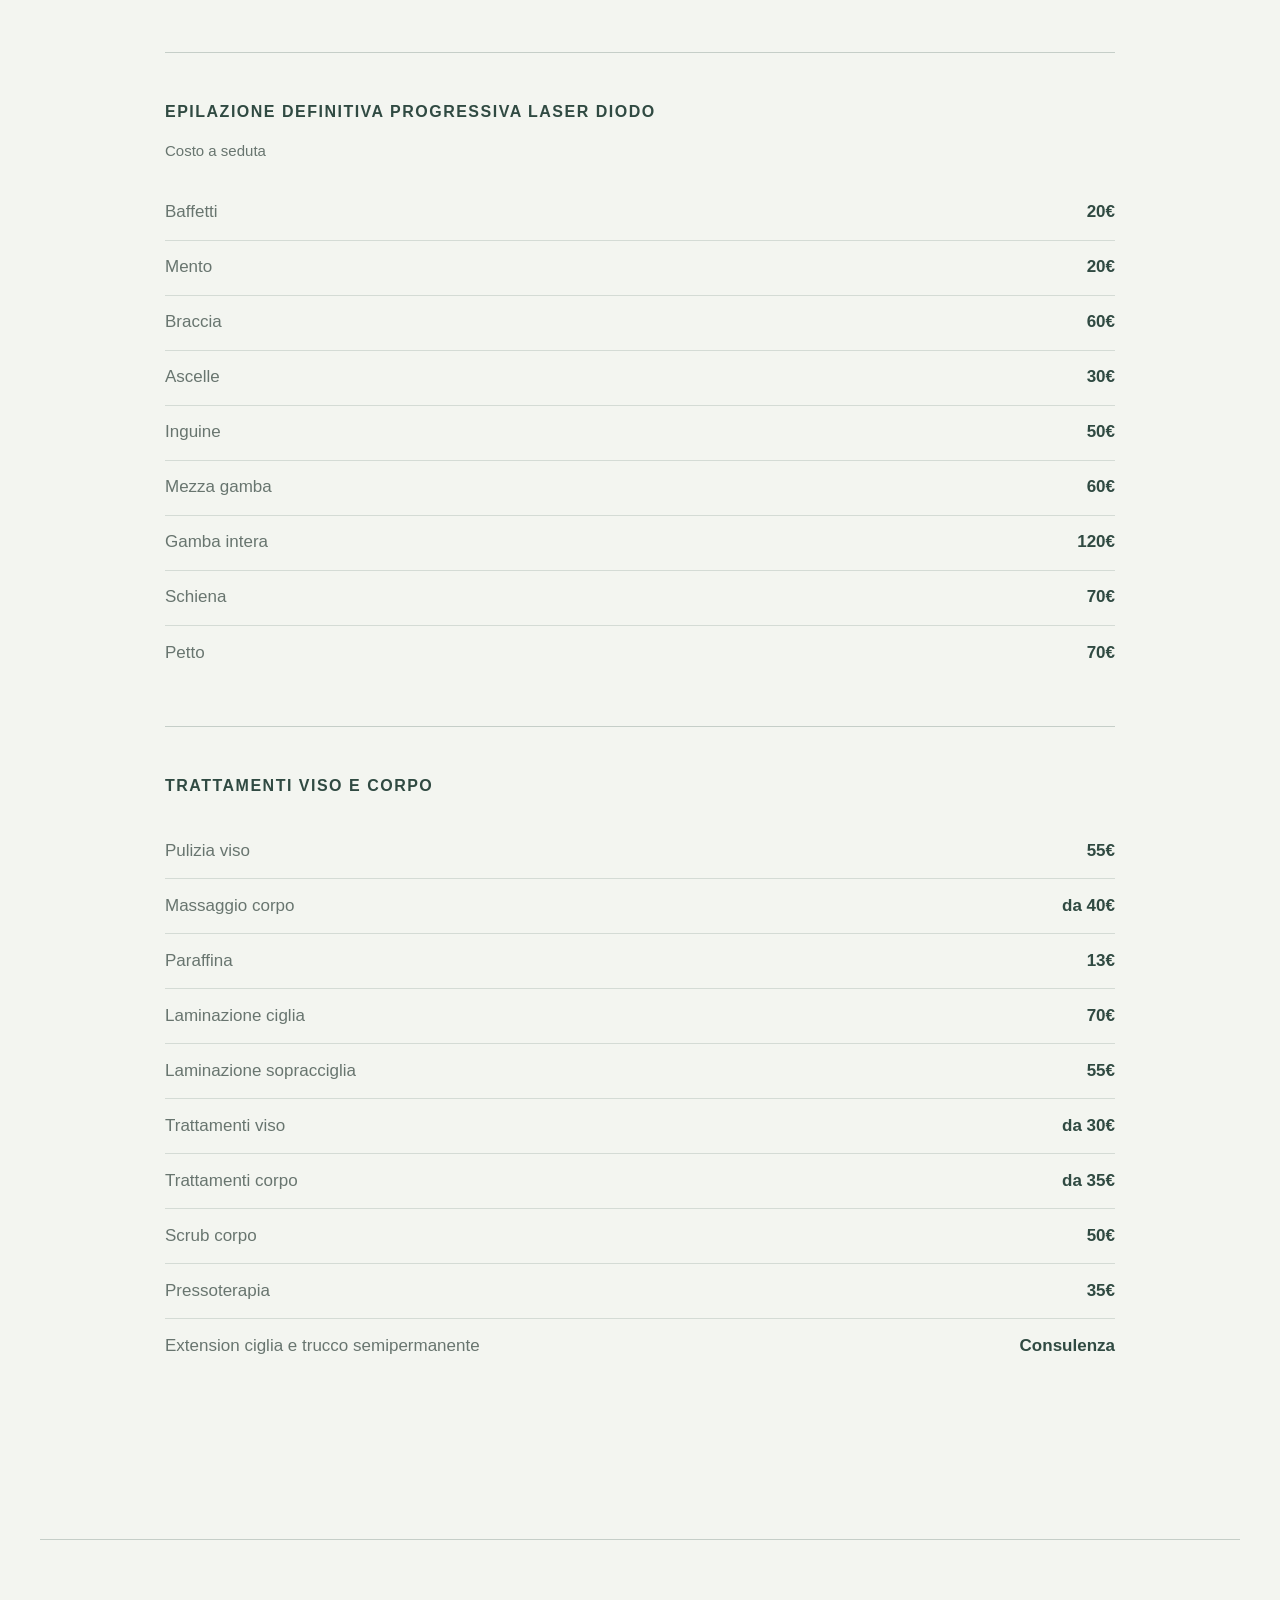
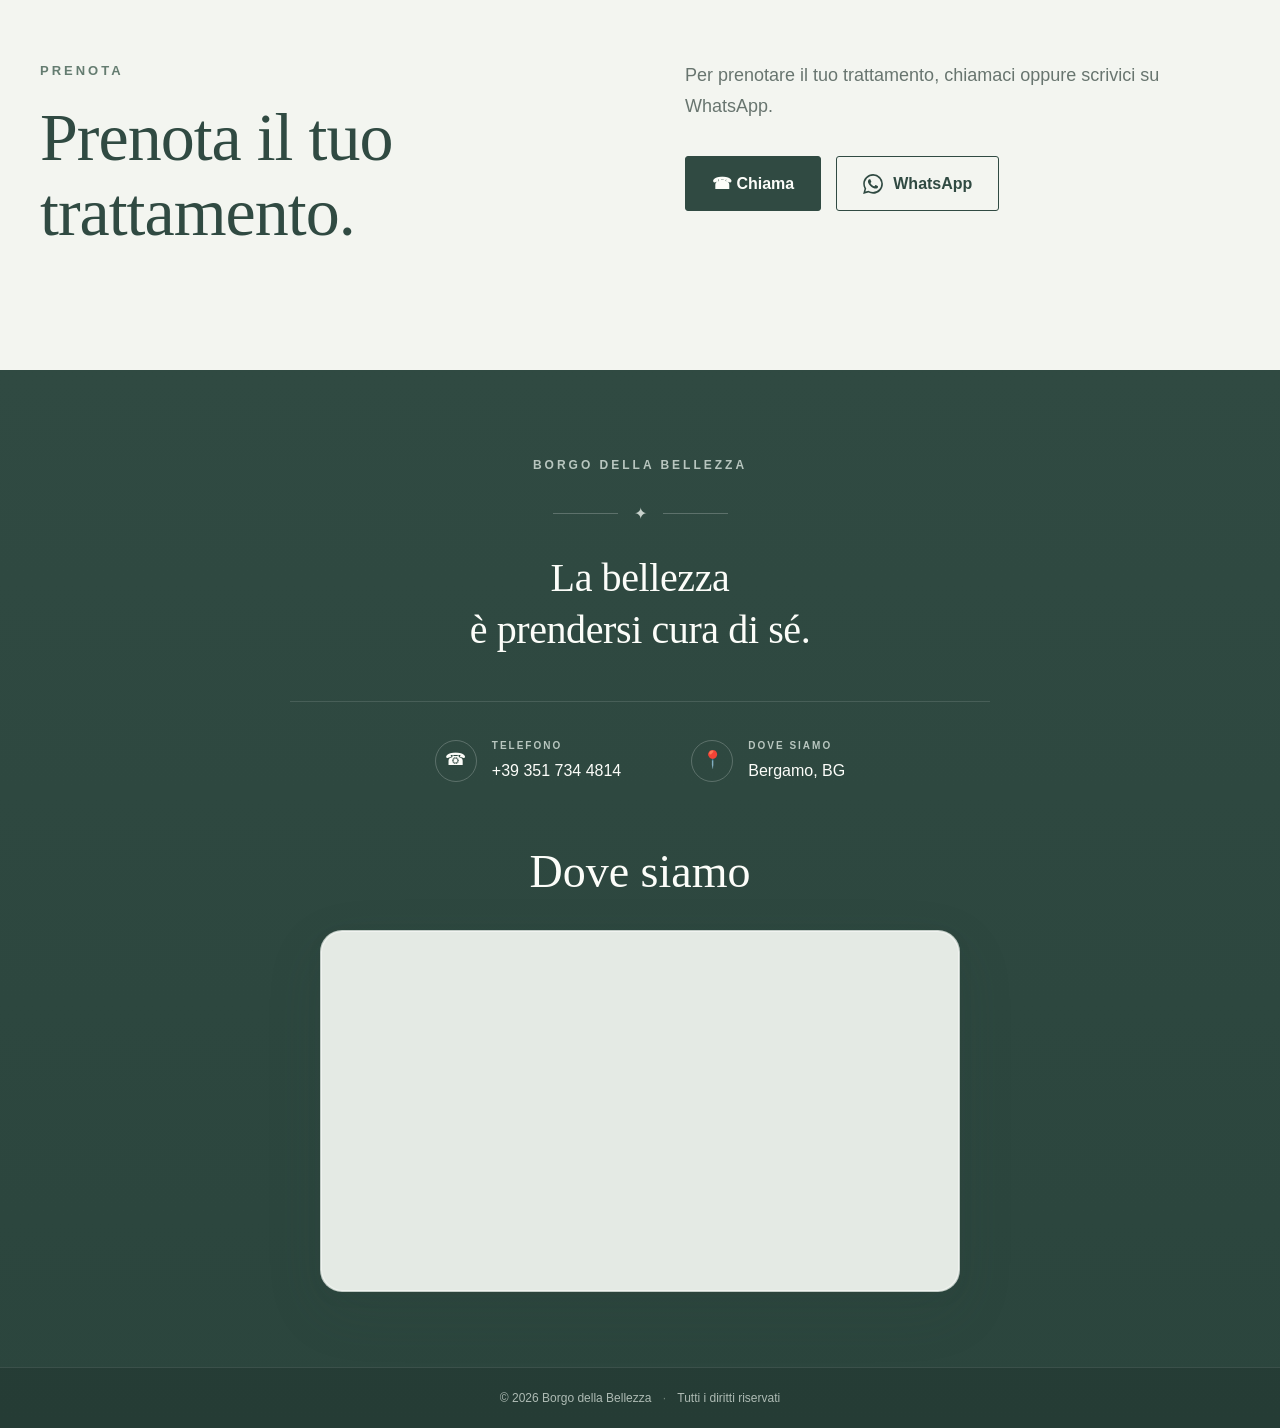
==== commit 371baef6: "add whazzap icon" ====
--- a/index.html
+++ b/index.html
@@ -1,939 +1,728 @@
-```html
 <!DOCTYPE html>
 <html lang="it">
 
 <head>
     <meta charset="UTF-8">
-
-    <meta
-        name="viewport"
-        content="width=device-width, initial-scale=1.0"
-    >
-
-    <meta
-        name="description"
-        content="Borgo della Bellezza - Estetica, benessere e cura a Bergamo."
-    >
-
+    <meta name="viewport" content="width=device-width, initial-scale=1.0">
+    <meta name="description" content="Borgo della Bellezza - Estetica, benessere e cura a Bergamo.">
     <title>Borgo della Bellezza</title>
-
     <link rel="stylesheet" href="style.css">
-
-    <!-- Font Awesome per il simbolo WhatsApp -->
-    <link
-        rel="stylesheet"
-        href="https://cdnjs.cloudflare.com/ajax/libs/font-awesome/6.5.2/css/all.min.css"
-    >
 </head>
 
 <body>
 
-    <!-- ====================================================
-         HEADER
-    ====================================================== -->
-
-    <header class="site-header">
-
-        <div class="header-inner">
-
-            <a href="#home" class="logo">
-                <img
-                    src="logo.png"
-                    alt="Borgo della Bellezza"
+<header class="site-header">
+    <div class="header-inner">
+
+        <a href="#home" class="logo">
+            <img src="logo.png" alt="Borgo della Bellezza">
+        </a>
+
+        <nav class="main-nav" id="mainNav">
+            <a href="#chi-siamo">Chi siamo</a>
+            <a href="#servizi">Servizi</a>
+            <a href="#listino">Listino</a>
+            <a href="#prenota" class="nav-button">Prenota</a>
+        </nav>
+
+        <button
+            class="menu-toggle"
+            id="menuToggle"
+            type="button"
+            aria-label="Apri menu"
+            aria-expanded="false"
+        >
+            <span></span>
+            <span></span>
+            <span></span>
+        </button>
+
+    </div>
+</header>
+
+
+<main id="home">
+
+    <section class="hero">
+        <div class="hero-content">
+
+            <span class="eyebrow">
+                ESTETICA · BENESSERE · CURA
+            </span>
+
+            <h1>
+                La bellezza,<br>
+                nel suo borgo.
+            </h1>
+
+            <p>
+                Un luogo dedicato alla cura di te, dove estetica,
+                benessere e attenzione ai dettagli si incontrano.
+            </p>
+
+            <div class="hero-buttons">
+                <a href="#servizi" class="button">
+                    Scopri i trattamenti
+                </a>
+
+                <a href="#listino" class="text-link">
+                    Vedi il listino →
+                </a>
+            </div>
+
+        </div>
+    </section>
+
+
+    <section class="intro">
+
+        <div class="section-label">
+            BORGO DELLA BELLEZZA
+        </div>
+
+        <h2>
+            La cura di te.
+        </h2>
+
+        <p>
+            Trattamenti per corpo, viso, mani e piedi.
+        </p>
+
+    </section>
+
+
+    <section class="section about" id="chi-siamo">
+
+        <div class="section-heading">
+
+            <div class="section-label">
+                CHI SIAMO
+            </div>
+
+            <h2>
+                Un momento<br>
+                solo per te.
+            </h2>
+
+        </div>
+
+        <div class="section-text">
+
+            <p>
+                Borgo della Bellezza è uno spazio dedicato alla cura personale,
+                alla bellezza e al benessere.
+            </p>
+
+            <p>
+                Ogni trattamento viene realizzato con attenzione e professionalità,
+                in un ambiente elegante, tranquillo e accogliente.
+            </p>
+
+        </div>
+
+    </section>
+
+
+    <section class="section services" id="servizi">
+
+        <div class="section-heading">
+
+            <div class="section-label">
+                I NOSTRI SERVIZI
+            </div>
+
+            <h2>
+                Cura di mani,<br>
+                corpo e viso.
+            </h2>
+
+        </div>
+
+
+        <div class="services-grid">
+
+            <article class="service-card">
+
+                <span class="service-number">01</span>
+
+                <h3>
+                    Manicure<br>
+                    &amp; Pedicure
+                </h3>
+
+                <p>
+                    Manicure, pedicure estetico e curativo,
+                    smalto normale e semipermanente.
+                </p>
+
+                <a href="#listino-manicure">
+                    Scopri →
+                </a>
+
+            </article>
+
+
+            <article class="service-card">
+
+                <span class="service-number">02</span>
+
+                <h3>
+                    Epilazione
+                </h3>
+
+                <p>
+                    Epilazione di viso e corpo,
+                    con trattamenti pensati per ogni esigenza.
+                </p>
+
+                <a href="#listino-epilazione">
+                    Scopri →
+                </a>
+
+            </article>
+
+
+            <article class="service-card">
+
+                <span class="service-number">03</span>
+
+                <h3>
+                    Trattamenti<br>
+                    Viso &amp; Corpo
+                </h3>
+
+                <p>
+                    Pulizia viso, massaggi, laminazione,
+                    scrub corpo e pressoterapia.
+                </p>
+
+                <a href="#listino-viso">
+                    Scopri →
+                </a>
+
+            </article>
+
+
+            <article class="service-card">
+
+                <span class="service-number">04</span>
+
+                <h3>
+                    Laser<br>
+                    Diodo
+                </h3>
+
+                <p>
+                    Epilazione definitiva progressiva
+                    con laser diodo.
+                </p>
+
+                <a href="#listino-epilazione">
+                    Scopri →
+                </a>
+
+            </article>
+
+        </div>
+
+    </section>
+
+
+    <section class="section price-list" id="listino">
+
+        <div class="section-heading">
+
+            <div class="section-label">
+                LISTINO PREZZI
+            </div>
+
+            <h2>
+                Tutto il listino,<br>
+                in un unico posto.
+            </h2>
+
+            <p>
+                Consulta i prezzi dei trattamenti di Borgo della Bellezza.
+            </p>
+
+        </div>
+
+
+        <div class="price-category" id="listino-manicure">
+
+            <h3>
+                MANICURE &amp; PEDICURE
+            </h3>
+
+            <div class="price-row">
+                <span>Manicure senza smalto</span>
+                <strong>12€</strong>
+            </div>
+
+            <div class="price-row">
+                <span>Manicure + smalto normale</span>
+                <strong>15€</strong>
+            </div>
+
+            <div class="price-row">
+                <span>Manicure + semipermanente</span>
+                <strong>28€</strong>
+            </div>
+
+            <div class="price-row">
+                <span>Pedicure estetico</span>
+                <strong>25€</strong>
+            </div>
+
+            <div class="price-row">
+                <span>Pedicure curativo</span>
+                <strong>30€</strong>
+            </div>
+
+            <div class="price-row">
+                <span>Pedicure estetico + semipermanente</span>
+                <strong>38€</strong>
+            </div>
+
+            <div class="price-row">
+                <span>Pedicure curativo + semipermanente</span>
+                <strong>43€</strong>
+            </div>
+
+            <div class="price-row">
+                <span>Rimozione semipermanente</span>
+                <strong>8€</strong>
+            </div>
+
+        </div>
+
+
+        <div class="price-category">
+
+            <h3>
+                DRY MANICURE<br>
+                <small>Metodo a secco / Russa</small>
+            </h3>
+
+            <div class="price-row">
+                <span>Manicure senza smalto</span>
+                <strong>15€</strong>
+            </div>
+
+            <div class="price-row">
+                <span>Semipermanente</span>
+                <strong>35€</strong>
+            </div>
+
+            <div class="price-row">
+                <span>Ricostruzione (medio-corte)</span>
+                <strong>60€</strong>
+            </div>
+
+            <div class="price-row">
+                <span>Ricostruzione (lunghe)</span>
+                <strong>70€</strong>
+            </div>
+
+            <div class="price-row">
+                <span>Refill</span>
+                <strong>45€</strong>
+            </div>
+
+            <div class="price-row">
+                <span>French / Baby Boomer</span>
+                <strong>+5€</strong>
+            </div>
+
+            <div class="price-row">
+                <span>Rimozione smalto semipermanente con manicure</span>
+                <strong>20€</strong>
+            </div>
+
+            <div class="price-row">
+                <span>Decorazioni o disegni difficili</span>
+                <strong>+5€</strong>
+            </div>
+
+        </div>
+
+
+        <div class="price-category" id="listino-epilazione">
+
+            <h3>
+                EPILAZIONE
+            </h3>
+
+            <div class="price-row">
+                <span>Sopracciglia</span>
+                <strong>6€</strong>
+            </div>
+
+            <div class="price-row">
+                <span>Baffetti</span>
+                <strong>5€</strong>
+            </div>
+
+            <div class="price-row">
+                <span>Mento</span>
+                <strong>8€</strong>
+            </div>
+
+            <div class="price-row">
+                <span>Ascelle</span>
+                <strong>8€</strong>
+            </div>
+
+            <div class="price-row">
+                <span>Braccia</span>
+                <strong>15€</strong>
+            </div>
+
+            <div class="price-row">
+                <span>Inguine parziale</span>
+                <strong>10€</strong>
+            </div>
+
+            <div class="price-row">
+                <span>Inguine totale</span>
+                <strong>15€</strong>
+            </div>
+
+            <div class="price-row">
+                <span>Mezza gamba</span>
+                <strong>20€</strong>
+            </div>
+
+            <div class="price-row">
+                <span>Gamba intera</span>
+                <strong>30€</strong>
+            </div>
+
+            <div class="price-row">
+                <span>Petto</span>
+                <strong>20€</strong>
+            </div>
+
+            <div class="price-row">
+                <span>Schiena</span>
+                <strong>20€</strong>
+            </div>
+
+        </div>
+
+
+        <div class="price-category" id="listino-laser">
+
+            <h3>
+                EPILAZIONE DEFINITIVA PROGRESSIVA LASER DIODO
+            </h3>
+
+            <p class="category-note">
+                Costo a seduta
+            </p>
+
+            <div class="price-row">
+                <span>Baffetti</span>
+                <strong>20€</strong>
+            </div>
+
+            <div class="price-row">
+                <span>Mento</span>
+                <strong>20€</strong>
+            </div>
+
+            <div class="price-row">
+                <span>Braccia</span>
+                <strong>60€</strong>
+            </div>
+
+            <div class="price-row">
+                <span>Ascelle</span>
+                <strong>30€</strong>
+            </div>
+
+            <div class="price-row">
+                <span>Inguine</span>
+                <strong>50€</strong>
+            </div>
+
+            <div class="price-row">
+                <span>Mezza gamba</span>
+                <strong>60€</strong>
+            </div>
+
+            <div class="price-row">
+                <span>Gamba intera</span>
+                <strong>120€</strong>
+            </div>
+
+            <div class="price-row">
+                <span>Schiena</span>
+                <strong>70€</strong>
+            </div>
+
+            <div class="price-row">
+                <span>Petto</span>
+                <strong>70€</strong>
+            </div>
+
+        </div>
+
+
+        <div class="price-category" id="listino-viso">
+
+            <h3>
+                TRATTAMENTI VISO E CORPO
+            </h3>
+
+            <div class="price-row">
+                <span>Pulizia viso</span>
+                <strong>55€</strong>
+            </div>
+
+            <div class="price-row">
+                <span>Massaggio corpo</span>
+                <strong>da 40€</strong>
+            </div>
+
+            <div class="price-row">
+                <span>Paraffina</span>
+                <strong>13€</strong>
+            </div>
+
+            <div class="price-row">
+                <span>Laminazione ciglia</span>
+                <strong>70€</strong>
+            </div>
+
+            <div class="price-row">
+                <span>Laminazione sopracciglia</span>
+                <strong>55€</strong>
+            </div>
+
+            <div class="price-row">
+                <span>Trattamenti viso</span>
+                <strong>da 30€</strong>
+            </div>
+
+            <div class="price-row">
+                <span>Trattamenti corpo</span>
+                <strong>da 35€</strong>
+            </div>
+
+            <div class="price-row">
+                <span>Scrub corpo</span>
+                <strong>50€</strong>
+            </div>
+
+            <div class="price-row">
+                <span>Pressoterapia</span>
+                <strong>35€</strong>
+            </div>
+
+            <div class="price-row">
+                <span>Extension ciglia e trucco semipermanente</span>
+                <strong>Consulenza</strong>
+            </div>
+
+        </div>
+
+    </section>
+
+
+    <section class="section booking" id="prenota">
+
+        <div class="section-heading">
+
+            <div class="section-label">
+                PRENOTA
+            </div>
+
+            <h2>
+                Prenota il tuo<br>
+                trattamento.
+            </h2>
+
+        </div>
+
+        <div class="booking-content">
+
+            <p>
+                Per prenotare il tuo trattamento, chiamaci
+                oppure scrivici su WhatsApp.
+            </p>
+
+            <div class="booking-buttons">
+
+                <a href="tel:+393517344814" class="button">
+                    ☎   Chiama
+                </a>
+
+                <a
+                    href="https://wa.me/393517344814"
+                    class="button whatsapp-button"
+                    target="_blank"
+                    rel="noopener noreferrer"
                 >
-            </a>
-
-
-            <!-- MENU -->
-
-            <nav class="main-nav" id="mainNav">
-
-                <!-- ORDINE MENU:
-                     Chi siamo
-                     Servizi
-                     Listino
-                     Prenota
-                -->
-
-                <a href="#chi-siamo">
-                    Chi siamo
+                    <svg class="whatsapp-icon" viewBox="0 0 24 24" aria-hidden="true">
+                        <path d="M20.52 3.48A11.82 11.82 0 0 0 12.08 0C5.56 0 .25 5.3.25 11.82c0 2.08.55 4.11 1.59 5.9L.14 24l6.43-1.68a11.78 11.78 0 0 0 5.5 1.4h.01c6.52 0 11.82-5.3 11.82-11.82a11.8 11.8 0 0 0-3.38-8.42zM12.08 21.7h-.01a9.84 9.84 0 0 1-5.02-1.37l-.36-.21-3.82 1 1.02-3.72-.24-.38a9.85 9.85 0 1 1 8.43 4.68zm5.41-7.39c-.3-.15-1.77-.87-2.05-.97-.27-.1-.47-.15-.67.15-.2.3-.77.97-.95 1.17-.17.2-.35.22-.65.07-.3-.15-1.27-.47-2.42-1.5-.9-.8-1.5-1.78-1.67-2.08-.17-.3-.02-.46.13-.61.14-.14.3-.35.45-.52.15-.17.2-.3.3-.5.1-.2.05-.37-.02-.52-.07-.15-.67-1.62-.92-2.22-.24-.58-.49-.5-.67-.51h-.57c-.2 0-.52.07-.8.37-.27.3-1.05 1.02-1.05 2.5s1.07 2.9 1.22 3.1c.15.2 2.1 3.2 5.08 4.49.71.31 1.26.49 1.69.63.71.23 1.36.2 1.87.12.57-.09 1.77-.72 2.02-1.42.25-.7.25-1.3.17-1.42-.07-.12-.27-.2-.57-.35z"/>
+                    </svg>
+
+                    <span>WhatsApp</span>
                 </a>
 
-                <a href="#servizi">
-                    Servizi
-                </a>
-
-                <a href="#listino">
-                    Listino
-                </a>
-
-                <a
-                    href="#prenota"
-                    class="nav-button"
-                >
-                    Prenota
-                </a>
-
-            </nav>
-
-
-            <!-- PULSANTE MENU MOBILE -->
-
-            <button
-                class="menu-toggle"
-                id="menuToggle"
-                type="button"
-                aria-label="Apri menu"
-                aria-expanded="false"
-            >
+            </div>
+
+        </div>
+
+    </section>
+
+</main>
+
+
+<footer class="site-footer">
+
+    <div class="footer-content">
+
+        <div class="footer-motto">
+
+            <span class="footer-label">
+                BORGO DELLA BELLEZZA
+            </span>
+
+            <div class="footer-ornament">
                 <span></span>
+                <b>✦</b>
                 <span></span>
-                <span></span>
-            </button>
-
-        </div>
-
-    </header>
-
-
-    <!-- =====================================================
-         CONTENUTO
-    ====================================================== -->
-
-    <main id="home">
-
-
-        <!-- =================================================
-             HERO
-        ================================================== -->
-
-        <section class="hero">
-
-            <div class="hero-content">
-
-                <span class="eyebrow">
-                    ESTETICA · BENESSERE · CURA
+            </div>
+
+            <p>
+                La bellezza<br>
+                è prendersi cura di sé.
+            </p>
+
+        </div>
+
+
+        <div class="footer-contacts">
+
+            <div class="footer-contact">
+
+                <span class="footer-contact-icon">
+                    ☎
                 </span>
 
-                <h1>
-                    La bellezza,<br>
-                    nel suo borgo.
-                </h1>
-
-                <p>
-                    Un luogo dedicato alla cura di te,
-                    dove estetica, benessere e attenzione
-                    ai dettagli si incontrano.
-                </p>
-
-                <div class="hero-buttons">
-
-                    <a
-                        href="#servizi"
-                        class="button"
-                    >
-                        Scopri i trattamenti
+                <div>
+                    <span class="footer-contact-label">
+                        TELEFONO
+                    </span>
+
+                    <a href="tel:+393517344814">
+                        +39 351 734 4814
                     </a>
-
-                    <a
-                        href="#listino"
-                        class="text-link"
-                    >
-                        Vedi il listino →
-                    </a>
-
                 </div>
 
             </div>
 
+
+            <div class="footer-contact">
+
+                <span class="footer-contact-icon">
+                    📍
+                </span>
+
+                <div>
+                    <span class="footer-contact-label">
+                        DOVE SIAMO
+                    </span>
+
+                    <span>
+                        Bergamo, BG
+                    </span>
+                </div>
+
+            </div>
+
+        </div>
+
+
+        <section id="contatti">
+
+            <h2>
+                Dove siamo
+            </h2>
+
+            <div class="mappa">
+
+                <iframe
+                    src="https://www.google.com/maps/embed?pb=!1m18!1m12!1m3!1d6627.783171098039!2d9.67438192495105!3d45.69820506646149!2m3!1f0!2f0!3f0!3m2!1i1024!2i768!4f13.1!3m3!1m2!1s0x4781510046a57da1%3A0x5485f7f91fad0f01!2sBorgo%20della%20bellezza!5e0!3m2!1sit!2sit!4v1791323577464!5m2!1sit!2sit"
+                    width="100%"
+                    height="400"
+                    style="border:0;"
+                    allowfullscreen=""
+                    loading="lazy"
+                    referrerpolicy="no-referrer-when-downgrade"
+                ></iframe>
+
+            </div>
+
         </section>
 
-
-        <!-- =================================================
-             INTRO
-        ================================================== -->
-
-        <section class="intro">
-
-            <div class="section-label">
-                BORGO DELLA BELLEZZA
-            </div>
-
-            <h2>
-                La cura di te.
-            </h2>
-
-            <p>
-                Trattamenti per corpo, viso,
-                mani e piedi.
-            </p>
-
-        </section>
-
-
-        <!-- =================================================
-             CHI SIAMO
-        ================================================== -->
-
-        <section
-            class="section about"
-            id="chi-siamo"
-        >
-
-            <div class="section-heading">
-
-                <div class="section-label">
-                    CHI SIAMO
-                </div>
-
-                <h2>
-                    Un momento<br>
-                    solo per te.
-                </h2>
-
-            </div>
-
-
-            <div class="section-text">
-
-                <p>
-                    Borgo della Bellezza è uno spazio
-                    dedicato alla cura personale,
-                    alla bellezza e al benessere.
-                </p>
-
-                <p>
-                    Ogni trattamento viene realizzato
-                    con attenzione e professionalità,
-                    in un ambiente elegante,
-                    tranquillo e accogliente.
-                </p>
-
-            </div>
-
-        </section>
-
-
-        <!-- =================================================
-             SERVIZI
-        ================================================== -->
-
-        <section
-            class="section services"
-            id="servizi"
-        >
-
-            <div class="section-heading">
-
-                <div class="section-label">
-                    I NOSTRI SERVIZI
-                </div>
-
-                <h2>
-                    Cura di mani,<br>
-                    corpo e viso.
-                </h2>
-
-            </div>
-
-
-            <div class="services-grid">
-
-
-                <article class="service-card">
-
-                    <span class="service-number">
-                        01
-                    </span>
-
-                    <h3>
-                        Manicure<br>
-                        &amp; Pedicure
-                    </h3>
-
-                    <p>
-                        Manicure, pedicure estetico
-                        e curativo, smalto normale
-                        e semipermanente.
-                    </p>
-
-                    <a href="#listino-manicure">
-                        Scopri →
-                    </a>
-
-                </article>
-
-
-                <article class="service-card">
-
-                    <span class="service-number">
-                        02
-                    </span>
-
-                    <h3>
-                        Epilazione
-                    </h3>
-
-                    <p>
-                        Epilazione di viso e corpo,
-                        con trattamenti pensati
-                        per ogni esigenza.
-                    </p>
-
-                    <a href="#listino-epilazione">
-                        Scopri →
-                    </a>
-
-                </article>
-
-
-                <article class="service-card">
-
-                    <span class="service-number">
-                        03
-                    </span>
-
-                    <h3>
-                        Trattamenti<br>
-                        Viso &amp; Corpo
-                    </h3>
-
-                    <p>
-                        Pulizia viso, massaggi,
-                        laminazione, scrub corpo
-                        e pressoterapia.
-                    </p>
-
-                    <a href="#listino-viso">
-                        Scopri →
-                    </a>
-
-                </article>
-
-
-                <article class="service-card">
-
-                    <span class="service-number">
-                        04
-                    </span>
-
-                    <h3>
-                        Laser<br>
-                        Diodo
-                    </h3>
-
-                    <p>
-                        Epilazione definitiva
-                        progressiva con laser
-                        diodo.
-                    </p>
-
-                    <a href="#listino-epilazione">
-                        Scopri →
-                    </a>
-
-                </article>
-
-
-            </div>
-
-        </section>
-
-
-        <!-- =================================================
-             LISTINO
-        ================================================== -->
-
-        <section
-            class="section price-list"
-            id="listino"
-        >
-
-            <div class="section-heading">
-
-                <div class="section-label">
-                    LISTINO PREZZI
-                </div>
-
-                <h2>
-                    Tutto il listino,<br>
-                    in un unico posto.
-                </h2>
-
-                <p>
-                    Consulta i prezzi dei trattamenti
-                    di Borgo della Bellezza.
-                </p>
-
-            </div>
-
-
-            <!-- MANICURE & PEDICURE -->
-
-            <div class="price-category" id="listino-manicure">
-
-                <h3>
-                    MANICURE &amp; PEDICURE
-                </h3>
-
-                <div class="price-row">
-                    <span>Manicure senza smalto</span>
-                    <strong>12€</strong>
-                </div>
-
-                <div class="price-row">
-                    <span>Manicure + smalto normale</span>
-                    <strong>15€</strong>
-                </div>
-
-                <div class="price-row">
-                    <span>Manicure + semipermanente</span>
-                    <strong>28€</strong>
-                </div>
-
-                <div class="price-row">
-                    <span>Pedicure estetico</span>
-                    <strong>25€</strong>
-                </div>
-
-                <div class="price-row">
-                    <span>Pedicure curativo</span>
-                    <strong>30€</strong>
-                </div>
-
-                <div class="price-row">
-                    <span>
-                        Pedicure estetico +
-                        semipermanente
-                    </span>
-                    <strong>38€</strong>
-                </div>
-
-                <div class="price-row">
-                    <span>
-                        Pedicure curativo +
-                        semipermanente
-                    </span>
-                    <strong>43€</strong>
-                </div>
-
-                <div class="price-row">
-                    <span>
-                        Rimozione semipermanente
-                    </span>
-                    <strong>8€</strong>
-                </div>
-
-            </div>
-
-
-            <!-- DRY MANICURE -->
-
-            <div class="price-category">
-
-                <h3>
-                    DRY MANICURE<br>
-
-                    <small>
-                        Metodo a secco / Russa
-                    </small>
-
-                </h3>
-
-                <div class="price-row">
-                    <span>Manicure senza smalto</span>
-                    <strong>15€</strong>
-                </div>
-
-                <div class="price-row">
-                    <span>Semipermanente</span>
-                    <strong>35€</strong>
-                </div>
-
-                <div class="price-row">
-                    <span>
-                        Ricostruzione (medio-corte)
-                    </span>
-                    <strong>60€</strong>
-                </div>
-
-                <div class="price-row">
-                    <span>
-                        Ricostruzione (lunghe)
-                    </span>
-                    <strong>70€</strong>
-                </div>
-
-                <div class="price-row">
-                    <span>Refill</span>
-                    <strong>45€</strong>
-                </div>
-
-                <div class="price-row">
-                    <span>French / Baby Boomer</span>
-                    <strong>+5€</strong>
-                </div>
-
-                <div class="price-row">
-                    <span>
-                        Rimozione smalto
-                        semipermanente con manicure
-                    </span>
-                    <strong>20€</strong>
-                </div>
-
-                <div class="price-row">
-                    <span>
-                        Decorazioni o disegni difficili
-                    </span>
-                    <strong>+5€</strong>
-                </div>
-
-            </div>
-
-
-            <!-- EPILAZIONE -->
-
-            <div class="price-category" id="listino-epilazione">
-
-                <h3>
-                    EPILAZIONE
-                </h3>
-
-                <div class="price-row">
-                    <span>Sopracciglia</span>
-                    <strong>6€</strong>
-                </div>
-
-                <div class="price-row">
-                    <span>Baffetti</span>
-                    <strong>5€</strong>
-                </div>
-
-                <div class="price-row">
-                    <span>Mento</span>
-                    <strong>8€</strong>
-                </div>
-
-                <div class="price-row">
-                    <span>Ascelle</span>
-                    <strong>8€</strong>
-                </div>
-
-                <div class="price-row">
-                    <span>Braccia</span>
-                    <strong>15€</strong>
-                </div>
-
-                <div class="price-row">
-                    <span>Inguine parziale</span>
-                    <strong>10€</strong>
-                </div>
-
-                <div class="price-row">
-                    <span>Inguine totale</span>
-                    <strong>15€</strong>
-                </div>
-
-                <div class="price-row">
-                    <span>Mezza gamba</span>
-                    <strong>20€</strong>
-                </div>
-
-                <div class="price-row">
-                    <span>Gamba intera</span>
-                    <strong>30€</strong>
-                </div>
-
-                <div class="price-row">
-                    <span>Petto</span>
-                    <strong>20€</strong>
-                </div>
-
-                <div class="price-row">
-                    <span>Schiena</span>
-                    <strong>20€</strong>
-                </div>
-
-            </div>
-
-
-            <!-- LASER -->
-
-            <div class="price-category" id="listino-laser">
-
-                <h3>
-                    EPILAZIONE DEFINITIVA
-                    PROGRESSIVA LASER DIODO
-                </h3>
-
-                <p class="category-note">
-                    Costo a seduta
-                </p>
-
-                <div class="price-row">
-                    <span>Baffetti</span>
-                    <strong>20€</strong>
-                </div>
-
-                <div class="price-row">
-                    <span>Mento</span>
-                    <strong>20€</strong>
-                </div>
-
-                <div class="price-row">
-                    <span>Braccia</span>
-                    <strong>60€</strong>
-                </div>
-
-                <div class="price-row">
-                    <span>Ascelle</span>
-                    <strong>30€</strong>
-                </div>
-
-                <div class="price-row">
-                    <span>Inguine</span>
-                    <strong>50€</strong>
-                </div>
-
-                <div class="price-row">
-                    <span>Mezza gamba</span>
-                    <strong>60€</strong>
-                </div>
-
-                <div class="price-row">
-                    <span>Gamba intera</span>
-                    <strong>120€</strong>
-                </div>
-
-                <div class="price-row">
-                    <span>Schiena</span>
-                    <strong>70€</strong>
-                </div>
-
-                <div class="price-row">
-                    <span>Petto</span>
-                    <strong>70€</strong>
-                </div>
-
-            </div>
-
-
-            <!-- VISO E CORPO -->
-
-            <div class="price-category" id="listino-viso">
-
-                <h3>
-                    TRATTAMENTI VISO E CORPO
-                </h3>
-
-                <div class="price-row">
-                    <span>Pulizia viso</span>
-                    <strong>55€</strong>
-                </div>
-
-                <div class="price-row">
-                    <span>Massaggio corpo</span>
-                    <strong>da 40€</strong>
-                </div>
-
-                <div class="price-row">
-                    <span>Paraffina</span>
-                    <strong>13€</strong>
-                </div>
-
-                <div class="price-row">
-                    <span>Laminazione ciglia</span>
-                    <strong>70€</strong>
-                </div>
-
-                <div class="price-row">
-                    <span>Laminazione sopracciglia</span>
-                    <strong>55€</strong>
-                </div>
-
-                <div class="price-row">
-                    <span>Trattamenti viso</span>
-                    <strong>da 30€</strong>
-                </div>
-
-                <div class="price-row">
-                    <span>Trattamenti corpo</span>
-                    <strong>da 35€</strong>
-                </div>
-
-                <div class="price-row">
-                    <span>Scrub corpo</span>
-                    <strong>50€</strong>
-                </div>
-
-                <div class="price-row">
-                    <span>Pressoterapia</span>
-                    <strong>35€</strong>
-                </div>
-
-                <div class="price-row">
-
-                    <span>
-                        Extension ciglia e
-                        trucco semipermanente
-                    </span>
-
-                    <strong>
-                        Consulenza
-                    </strong>
-
-                </div>
-
-            </div>
-
-        </section>
-
-
-        <!-- =================================================
-             PRENOTA
-        ================================================== -->
-
-        <section
-            class="section booking"
-            id="prenota"
-        >
-
-            <div class="section-heading">
-
-                <div class="section-label">
-                    PRENOTA
-                </div>
-
-                <h2>
-                    Prenota il tuo<br>
-                    trattamento.
-                </h2>
-
-            </div>
-
-            <div class="booking-content">
-
-                <p>
-                    Per prenotare il tuo trattamento,
-                    chiamaci oppure scrivici su WhatsApp.
-                </p>
-
-                <div class="booking-buttons">
-
-                    <a
-                        href="tel:+393517344814"
-                        class="button"
-                    >
-                        ☎ Chiama
-                    </a>
-
-                    <a
-                        href="https://wa.me/393517344814"
-                        class="button whatsapp-button"
-                        target="_blank"
-                        rel="noopener noreferrer"
-                    >
-                        <i
-                            class="fa-brands fa-whatsapp"
-                            aria-hidden="true"
-                        > </i>
-                        <i>WhatsApp</i>
-                    </a>
-
-                </div>
-
-            </div>
-
-        </section>
-
-    </main>
-
-
-    <!-- =====================================================
-         FOOTER
-    ====================================================== -->
-
-    <footer class="site-footer">
-
-        <div class="footer-content">
-
-            <div class="footer-motto">
-
-                <span class="footer-label">
-                    BORGO DELLA BELLEZZA
-                </span>
-
-                <div class="footer-ornament">
-                    <span></span>
-                    <b>✦</b>
-                    <span></span>
-                </div>
-
-                <p>
-                    La bellezza<br>
-                    è prendersi cura di sé.
-                </p>
-
-            </div>
-
-
-            <!-- CONTATTI -->
-
-            <div class="footer-contacts">
-
-                <div class="footer-contact">
-
-                    <span class="footer-contact-icon">
-                        ☎
-                    </span>
-
-                    <div>
-
-                        <span class="footer-contact-label">
-                            TELEFONO
-                        </span>
-
-                        <a href="tel:+393517344814">
-                            +39 351 734 4814
-                        </a>
-
-                    </div>
-
-                </div>
-
-
-                <div class="footer-contact">
-
-                    <span class="footer-contact-icon">
-                        📍
-                    </span>
-
-                    <div>
-
-                        <span class="footer-contact-label">
-                            DOVE SIAMO
-                        </span>
-
-                        <a href="https://maps.app.goo.gl/hbG7sL1MkPKxReSAA">
-                             Bergamo, BG
-                        </a>
-                    </div>
-
-                </div>
-
-            </div>
-
-
-            <div>
-
-                <section id="contatti">
-
-                    <h2>Dove siamo</h2>
-
-                    <div class="mappa">
-
-                        <iframe
-                            src="https://www.google.com/maps/embed?pb=!1m18!1m12!1m3!1d6627.783171098039!2d9.67438192495105!3d45.69820506646149!2m3!1f0!2f0!3f0!3m2!1i1024!2i768!4f13.1!3m3!1m2!1s0x4781510046a57da1%3A0x5485f7f91fad0f01!2sBorgo%20della%20bellezza!5e0!3m2!1sit!2sit!4v1791323577464!5m2!1sit!2sit"
-                            width="100%"
-                            height="400"
-                            style="border:0;"
-                            allowfullscreen=""
-                            loading="lazy"
-                            referrerpolicy="no-referrer-when-downgrade">
-                        </iframe>
-
-                    </div>
-
-                </section>
-
-            </div>
-
-        </div>
-
-
-        <div class="footer-bottom">
-
-            <p>
-                © 2026 Borgo della Bellezza
-                <span>·</span>
-                Tutti i diritti riservati
-            </p>
-
-        </div>
-
-    </footer>
-
-
-    <!-- =====================================================
-         JAVASCRIPT MENU MOBILE
-    ====================================================== -->
-
-    <script>
-
-        const menuToggle =
-            document.getElementById("menuToggle");
-
-        const mainNav =
-            document.getElementById("mainNav");
-
-
-        menuToggle.addEventListener(
-            "click",
-            function () {
-
-                mainNav.classList.toggle("active");
-
-                menuToggle.classList.toggle("active");
-
-                const aperto =
-                    mainNav.classList.contains("active");
-
-                menuToggle.setAttribute(
-                    "aria-expanded",
-                    aperto ? "true" : "false"
-                );
-
-            }
+    </div>
+
+
+    <div class="footer-bottom">
+
+        <p>
+            © 2026 Borgo della Bellezza
+            <span>·</span>
+            Tutti i diritti riservati
+        </p>
+
+    </div>
+
+</footer>
+
+
+<script>
+
+const menuToggle = document.getElementById("menuToggle");
+const mainNav = document.getElementById("mainNav");
+
+menuToggle.addEventListener("click", function () {
+
+    mainNav.classList.toggle("active");
+    menuToggle.classList.toggle("active");
+
+    const aperto = mainNav.classList.contains("active");
+
+    menuToggle.setAttribute(
+        "aria-expanded",
+        aperto ? "true" : "false"
+    );
+
+});
+
+
+const menuLinks = mainNav.querySelectorAll("a");
+
+menuLinks.forEach(function (link) {
+
+    link.addEventListener("click", function () {
+
+        mainNav.classList.remove("active");
+        menuToggle.classList.remove("active");
+
+        menuToggle.setAttribute(
+            "aria-expanded",
+            "false"
         );
 
-
-        /* Chiude il menu quando
-           viene cliccata una voce */
-
-        const menuLinks =
-            mainNav.querySelectorAll("a");
-
-
-        menuLinks.forEach(
-            function (link) {
-
-                link.addEventListener(
-                    "click",
-                    function () {
-
-                        mainNav.classList.remove(
-                            "active"
-                        );
-
-                        menuToggle.classList.remove(
-                            "active"
-                        );
-
-                        menuToggle.setAttribute(
-                            "aria-expanded",
-                            "false"
-                        );
-
-                    }
-                );
-
-            }
-        );
-
-    </script>
+    });
+
+});
+
+</script>
 
 </body>
-
-</html>
-```
+</html>
--- a/style.css
+++ b/style.css
@@ -2,24 +2,18 @@
     --green: #304A42;
     --green-soft: #647C70;
     --green-text: #68756F;
-
     --paper: #F3F5F0;
     --paper-dark: #E4EAE4;
-
     --line: #C5CEC8;
     --white: #FCFDF9;
-
     --footer-dark: #243831;
     --footer-text: #C8D2CC;
     --footer-line: rgba(255, 255, 255, 0.12);
-
     --max-width: 1200px;
 }
 
 
-/* =====================================================
-   RESET
-===================================================== */
+/* RESET */
 
 * {
     margin: 0;
@@ -30,9 +24,15 @@
 html {
     scroll-behavior: smooth;
     scroll-padding-top: 100px;
+    width: 100%;
+    min-height: 100%;
 }
 
 body {
+    margin: 0;
+    padding: 0;
+    width: 100%;
+    min-height: 100%;
     font-family: Arial, Helvetica, sans-serif;
     background: var(--paper);
     color: var(--green);
@@ -41,11 +41,22 @@
     overflow-x: hidden;
 }
 
+main {
+    display: block;
+    margin: 0;
+    padding: 0;
+}
+
 img {
     max-width: 100%;
     display: block;
 }
 
+iframe {
+    display: block;
+    max-width: 100%;
+}
+
 a {
     color: inherit;
     text-decoration: none;
@@ -56,12 +67,11 @@
 }
 
 
-/* =====================================================
-   HEADER
-===================================================== */
+/* HEADER */
 
 .site-header {
     width: 100%;
+    margin: 0;
     background: rgba(243, 245, 240, 0.97);
     border-bottom: 1px solid var(--line);
     position: sticky;
@@ -71,14 +81,13 @@
 }
 
 .header-inner {
-    width: min(100% - 50px, var(--max-width));
+    width: min(calc(100% - 50px), var(--max-width));
     min-height: 88px;
     margin: 0 auto;
-
+    padding: 4px 0;
     display: flex;
     align-items: center;
     justify-content: space-between;
-
     gap: 30px;
 }
 
@@ -86,17 +95,13 @@
     display: flex;
     align-items: center;
     flex-shrink: 0;
+    padding: 4px 0;
 }
 
 .logo img {
     width: 145px;
     height: auto;
 }
-
-
-/* =====================================================
-   NAVIGAZIONE
-===================================================== */
 
 .main-nav {
     display: flex;
@@ -118,10 +123,8 @@
 
 .main-nav .nav-button {
     padding: 11px 23px;
-
     background: var(--green);
     color: var(--white);
-
     border: 1px solid var(--green);
     border-radius: 3px;
 }
@@ -132,40 +135,28 @@
 }
 
 
-/* =====================================================
-   MENU MOBILE
-===================================================== */
+/* MENU MOBILE */
 
 .menu-toggle {
     display: none;
-
     width: 48px;
     height: 48px;
-
     border: 1px solid var(--line);
     background: transparent;
-
     align-items: center;
     justify-content: center;
     flex-direction: column;
-
     gap: 6px;
     cursor: pointer;
-
     border-radius: 3px;
 }
 
 .menu-toggle span {
     display: block;
-
     width: 23px;
     height: 2px;
-
     background: var(--green);
-
-    transition:
-        transform 0.3s ease,
-        opacity 0.3s ease;
+    transition: transform 0.3s ease, opacity 0.3s ease;
 }
 
 .menu-toggle.active span:nth-child(1) {
@@ -181,18 +172,13 @@
 }
 
 
-/* =====================================================
-   HERO
-===================================================== */
+/* HERO */
 
 .hero {
     min-height: 680px;
-
-    display: flex;
-    align-items: center;
-
+    display: flex;
+    align-items: center;
     position: relative;
-
     background-image:
         linear-gradient(
             90deg,
@@ -202,54 +188,40 @@
             rgba(243, 245, 240, 0) 100%
         ),
         url("sfondo.jpg");
-
     background-size: cover;
     background-position: center;
     background-repeat: no-repeat;
 }
 
 .hero-content {
-    width: min(100% - 50px, var(--max-width));
+    width: min(calc(100% - 50px), var(--max-width));
     margin: 0 auto;
-
     padding: 100px 0;
 }
 
 .eyebrow {
     display: block;
-
     margin-bottom: 25px;
-
     color: var(--green-soft);
-
     font-size: 14px;
     font-weight: 600;
-
     letter-spacing: 3px;
 }
 
 .hero h1 {
     max-width: 750px;
-
     margin-bottom: 28px;
-
     font-family: Georgia, "Times New Roman", serif;
-
     font-size: clamp(52px, 7vw, 92px);
     line-height: 1.03;
-
     font-weight: 400;
-
     letter-spacing: -2px;
 }
 
 .hero p {
     max-width: 620px;
-
     margin-bottom: 38px;
-
     color: var(--green-text);
-
     font-size: 19px;
     line-height: 1.8;
 }
@@ -257,34 +229,24 @@
 .hero-buttons {
     display: flex;
     align-items: center;
-
     gap: 30px;
 }
 
 
-/* =====================================================
-   BUTTON
-===================================================== */
+/* BUTTON */
 
 .button {
     display: inline-flex;
-
     align-items: center;
     justify-content: center;
-
     min-height: 50px;
-
     padding: 13px 26px;
-
     background: var(--green);
     color: var(--white);
-
     border: 1px solid var(--green);
     border-radius: 3px;
-
     font-size: 16px;
     font-weight: 600;
-
     transition: 0.25s ease;
 }
 
@@ -295,14 +257,10 @@
 
 .text-link {
     color: var(--green);
-
     font-size: 16px;
     font-weight: 600;
-
     border-bottom: 1px solid var(--green);
-
     padding-bottom: 3px;
-
     transition: 0.25s ease;
 }
 
@@ -312,63 +270,45 @@
 }
 
 
-/* =====================================================
-   INTRO
-===================================================== */
+/* INTRO */
 
 .intro {
-    width: min(100% - 50px, 900px);
-
+    width: min(calc(100% - 50px), 900px);
     margin: 0 auto;
-
     padding: 130px 0;
-
     text-align: center;
 }
 
 .section-label {
     margin-bottom: 18px;
-
     color: var(--green-soft);
-
     font-size: 13px;
     font-weight: 700;
-
     letter-spacing: 3px;
 }
 
 .intro h2,
 .section-heading h2 {
     font-family: Georgia, "Times New Roman", serif;
-
     font-size: clamp(42px, 6vw, 68px);
     line-height: 1.1;
-
     font-weight: 400;
-
     letter-spacing: -1px;
 }
 
 .intro p {
     margin-top: 22px;
-
     color: var(--green-text);
-
     font-size: 20px;
 }
 
 
-/* =====================================================
-   SEZIONI
-===================================================== */
+/* SECTIONS */
 
 .section {
-    width: min(100% - 50px, var(--max-width));
-
+    width: min(calc(100% - 50px), var(--max-width));
     margin: 0 auto;
-
     padding: 120px 0;
-
     border-top: 1px solid var(--line);
 }
 
@@ -378,26 +318,18 @@
 
 .section-heading p {
     max-width: 600px;
-
     margin-top: 22px;
-
     color: var(--green-text);
-
     font-size: 18px;
 }
 
 
-/* =====================================================
-   ABOUT
-===================================================== */
+/* ABOUT */
 
 .about {
     display: grid;
-
     grid-template-columns: 1fr 1fr;
-
     gap: 90px;
-
     align-items: start;
 }
 
@@ -407,9 +339,7 @@
 
 .section-text {
     max-width: 600px;
-
     color: var(--green-text);
-
     font-size: 18px;
 }
 
@@ -418,92 +348,64 @@
 }
 
 
-/* =====================================================
-   SERVIZI
-===================================================== */
+/* SERVICES */
 
 .services-grid {
     display: grid;
-
     grid-template-columns: repeat(4, 1fr);
-
     gap: 20px;
 }
 
 .service-card {
     min-height: 330px;
-
     padding: 32px 28px;
-
     background: var(--white);
-
     border: 1px solid var(--line);
-
     display: flex;
     flex-direction: column;
-
-    transition:
-        transform 0.3s ease,
-        box-shadow 0.3s ease;
+    transition: transform 0.3s ease, box-shadow 0.3s ease;
 }
 
 .service-card:hover {
     transform: translateY(-5px);
-
-    box-shadow:
-        0 12px 35px rgba(48, 74, 66, 0.08);
+    box-shadow: 0 12px 35px rgba(48, 74, 66, 0.08);
 }
 
 .service-number {
     display: block;
-
     margin-bottom: 45px;
-
     color: var(--green-soft);
-
     font-size: 13px;
     font-weight: 700;
-
     letter-spacing: 2px;
 }
 
 .service-card h3 {
     margin-bottom: 18px;
-
     font-family: Georgia, "Times New Roman", serif;
-
     font-size: 28px;
     line-height: 1.2;
-
     font-weight: 400;
 }
 
 .service-card p {
     color: var(--green-text);
-
     font-size: 16px;
     line-height: 1.65;
 }
 
 .service-card a {
     margin-top: auto;
-
     padding-top: 30px;
-
     font-size: 15px;
     font-weight: 700;
-
     color: var(--green);
-
     border-bottom: 1px solid var(--green);
-
     width: fit-content;
 }
 
 
-/* =====================================================
-   PREZZI
-===================================================== */
+/* PRICE LIST */
 
 .price-list {
     max-width: 950px;
@@ -511,7 +413,6 @@
 
 .price-category {
     padding: 45px 0;
-
     border-top: 1px solid var(--line);
 }
 
@@ -521,53 +422,36 @@
 
 .price-category h3 {
     margin-bottom: 25px;
-
     font-size: 16px;
     font-weight: 700;
-
     letter-spacing: 1.5px;
 }
 
 .price-category h3 small {
     display: block;
-
     margin-top: 7px;
-
     color: var(--green-text);
-
     font-size: 13px;
-
     letter-spacing: 0;
-
     font-weight: 400;
 }
 
 .category-note {
     margin-top: -12px;
     margin-bottom: 22px;
-
     color: var(--green-text);
-
     font-size: 15px;
 }
 
 .price-row {
     min-height: 55px;
-
     padding: 12px 0;
-
-    display: flex;
-
+    display: flex;
     align-items: center;
     justify-content: space-between;
-
     gap: 30px;
-
-    border-bottom:
-        1px solid rgba(197, 206, 200, 0.65);
-
+    border-bottom: 1px solid rgba(197, 206, 200, 0.65);
     color: var(--green-text);
-
     font-size: 17px;
 }
 
@@ -577,25 +461,18 @@
 
 .price-row strong {
     flex-shrink: 0;
-
     color: var(--green);
-
     font-size: 17px;
     font-weight: 700;
 }
 
 
-/* =====================================================
-   PRENOTAZIONE
-===================================================== */
+/* BOOKING */
 
 .booking {
     display: grid;
-
     grid-template-columns: 1fr 1fr;
-
     gap: 90px;
-
     background: var(--paper);
 }
 
@@ -609,17 +486,13 @@
 
 .booking-content > p {
     margin-bottom: 35px;
-
     color: var(--green-text);
-
     font-size: 18px;
 }
 
 .booking-buttons {
     display: flex;
-
     flex-wrap: wrap;
-
     gap: 15px;
 }
 
@@ -638,176 +511,124 @@
 }
 
 
-/* =====================================================
-   FOOTER
-===================================================== */
+/* FOOTER */
 
 .site-footer {
     width: 100%;
-
-    background:
-        linear-gradient(
-            180deg,
-            #304A42 0%,
-            #2B453D 100%
-        );
-
+    margin: 0;
+    padding: 0;
+    background: linear-gradient(
+        180deg,
+        #304A42 0%,
+        #2B453D 100%
+    );
     color: var(--white);
 }
 
 .footer-content {
-    width: min(100% - 50px, var(--max-width));
-
+    width: min(calc(100% - 50px), var(--max-width));
     margin: 0 auto;
-
     padding: 85px 0 75px;
-
-    display: flex;
-
+    display: flex;
     flex-direction: column;
-
     align-items: center;
     justify-content: center;
-
     text-align: center;
 }
 
 .footer-motto {
     width: min(100%, 650px);
-
     padding: 0;
-
     position: relative;
 }
 
 .footer-label {
     display: block;
-
     margin-bottom: 25px;
-
     color: #B8C6BF;
-
     font-size: 12px;
     font-weight: 700;
-
     letter-spacing: 3px;
 }
 
 .footer-ornament {
     display: flex;
-
     align-items: center;
     justify-content: center;
-
     gap: 16px;
-
     margin-bottom: 25px;
 }
 
 .footer-ornament span {
     width: 65px;
     height: 1px;
-
     background: rgba(255, 255, 255, 0.22);
 }
 
 .footer-ornament b {
     color: #C8D2CC;
-
     font-size: 16px;
     font-weight: 400;
 }
 
 .footer-motto p {
     margin: 0;
-
     font-family: Georgia, "Times New Roman", serif;
-
     color: var(--white);
-
     font-size: clamp(28px, 4vw, 40px);
-
     line-height: 1.3;
-
     font-weight: 400;
-
     letter-spacing: -0.4px;
 }
 
 
-/* =====================================================
-   CONTATTI FOOTER
-===================================================== */
+/* CONTATTI */
 
 .footer-contacts {
     width: 100%;
     max-width: 700px;
-
     margin: 45px auto 0;
-
     padding-top: 35px;
-
-    display: flex;
-
+    display: flex;
     align-items: center;
     justify-content: center;
-
     gap: 70px;
-
-    border-top:
-        1px solid rgba(255, 255, 255, 0.12);
+    border-top: 1px solid rgba(255, 255, 255, 0.12);
 }
 
 .footer-contact {
     display: flex;
-
-    align-items: center;
-
+    align-items: center;
     gap: 15px;
-
     text-align: left;
 }
 
 .footer-contact-icon {
     width: 42px;
     height: 42px;
-
     flex-shrink: 0;
-
-    display: flex;
-
+    display: flex;
     align-items: center;
     justify-content: center;
-
-    border:
-        1px solid rgba(255, 255, 255, 0.22);
-
+    border: 1px solid rgba(255, 255, 255, 0.22);
     border-radius: 50%;
-
     font-size: 17px;
 }
 
 .footer-contact-label {
     display: block;
-
     margin-bottom: 3px;
-
     color: #B8C6BF;
-
     font-size: 10px;
     font-weight: 700;
-
     letter-spacing: 2px;
 }
 
 .footer-contact a,
 .footer-contact div > span:last-child {
     display: block;
-
     color: var(--white);
-
     font-size: 16px;
-
     transition: opacity 0.2s ease;
 }
 
@@ -816,28 +637,32 @@
 }
 
 
-/* =====================================================
-   MAPPA
-===================================================== */
+/* MAPPA */
+
+#contatti {
+    width: 100%;
+    max-width: 760px;
+    margin: 60px auto 0;
+}
+
+#contatti h2 {
+    margin: 0;
+    color: var(--white);
+    font-family: Georgia, "Times New Roman", serif;
+    font-size: clamp(32px, 4vw, 46px);
+    line-height: 1.2;
+    font-weight: 400;
+}
 
 .mappa {
-    width: 50vw;
-
-    max-width: none;
-
-    margin: 55px auto 0;
-
+    width: min(50vw, 760px);
+    max-width: 100%;
+    margin: 30px auto 0;
     border-radius: 22px;
-
     overflow: hidden;
-
-    border:
-        1px solid rgba(48, 74, 66, 0.20);
-
+    border: 1px solid rgba(48, 74, 66, 0.20);
     background: var(--paper-dark);
-
     position: relative;
-
     box-shadow:
         0 20px 55px rgba(48, 74, 66, 0.14),
         0 5px 15px rgba(48, 74, 66, 0.06);
@@ -845,88 +670,49 @@
 
 .mappa::before {
     content: "";
-
     position: absolute;
-
     inset: 0;
-
     pointer-events: none;
-
     border-radius: 22px;
-
-    box-shadow:
-        inset 0 0 0 1px rgba(255, 255, 255, 0.45);
-
+    box-shadow: inset 0 0 0 1px rgba(255, 255, 255, 0.45);
     z-index: 2;
 }
 
 .mappa iframe {
     display: block;
-
     width: 100%;
-
     height: 360px;
-
     border: 0;
 }
 
 
-/* =====================================================
-   MAPPA DESKTOP
-===================================================== */
-
-@media (min-width: 701px) {
-
-    .section:has(.mappa) {
-        width: 100%;
-    }
-
-    .mappa {
-        width: 50vw;
-        max-width: none;
-    }
-}
-
-
-/* =====================================================
-   FOOTER BOTTOM
-===================================================== */
+/* FOOTER BOTTOM */
 
 .footer-bottom {
     width: 100%;
-
+    margin: 0;
+    padding: 0;
     background: rgba(0, 0, 0, 0.13);
-
-    border-top:
-        1px solid rgba(255, 255, 255, 0.10);
-
+    border-top: 1px solid rgba(255, 255, 255, 0.10);
     text-align: center;
 }
 
 .footer-bottom p {
-    width: min(100% - 50px, var(--max-width));
-
+    width: min(calc(100% - 50px), var(--max-width));
     margin: 0 auto;
-
     padding: 20px 0;
-
     color: #AEBBB4;
-
     font-size: 12px;
-
     line-height: 1.7;
 }
 
 .footer-bottom span {
     margin: 0 8px;
-
     color: #71857B;
 }
 
 
-/* =====================================================
-   TABLET
-===================================================== */
+/* TABLET */
 
 @media (max-width: 1000px) {
 
@@ -936,15 +722,13 @@
 
     .footer-motto {
         text-align: center;
-
         padding-left: 0;
     }
-}
-
-
-/* =====================================================
-   MOBILE
-===================================================== */
+
+}
+
+
+/* MOBILE */
 
 @media (max-width: 700px) {
 
@@ -959,10 +743,12 @@
 
     .header-inner {
         width: 100%;
-
-        min-height: 78px;
-
+        min-height: 82px;
         padding: 0 20px;
+    }
+
+    .logo {
+        padding: 4px 0;
     }
 
     .logo img {
@@ -973,41 +759,23 @@
         display: flex;
     }
 
-
-    /* MENU */
-
     .main-nav {
         position: absolute;
-
         top: 100%;
         left: 0;
-
-        width: 100%;
-
+        width: 100%;
         display: flex;
-
         flex-direction: column;
-
         align-items: stretch;
-
         gap: 0;
-
         background: var(--paper);
-
         border-top: 1px solid var(--line);
         border-bottom: 1px solid var(--line);
-
-        box-shadow:
-            0 15px 30px rgba(48, 74, 66, 0.10);
-
+        box-shadow: 0 15px 30px rgba(48, 74, 66, 0.10);
         opacity: 0;
-
         visibility: hidden;
-
         transform: translateY(-10px);
-
         pointer-events: none;
-
         transition:
             opacity 0.25s ease,
             visibility 0.25s ease,
@@ -1016,30 +784,19 @@
 
     .main-nav.active {
         opacity: 1;
-
         visibility: visible;
-
         transform: translateY(0);
-
         pointer-events: auto;
     }
 
     .main-nav a {
         width: 100%;
-
         min-height: 62px;
-
         padding: 17px 25px;
-
         display: flex;
-
         align-items: center;
-
-        border-bottom:
-            1px solid var(--line);
-
+        border-bottom: 1px solid var(--line);
         font-size: 18px;
-
         background: var(--paper);
     }
 
@@ -1053,22 +810,13 @@
 
     .main-nav .nav-button {
         width: calc(100% - 30px);
-
         min-height: 52px;
-
         margin: 15px;
-
         padding: 13px 20px;
-
         justify-content: center;
-
         background: var(--green);
-
         color: var(--white);
-
-        border:
-            1px solid var(--green);
-
+        border: 1px solid var(--green);
         border-radius: 3px;
     }
 
@@ -1081,43 +829,34 @@
 
     .hero-content {
         width: calc(100% - 40px);
-
         padding: 80px 0;
     }
 
     .eyebrow {
         font-size: 12px;
-
         letter-spacing: 2px;
-
         margin-bottom: 20px;
     }
 
     .hero h1 {
         font-size: clamp(48px, 15vw, 68px);
-
         letter-spacing: -1.5px;
     }
 
     .hero p {
         font-size: 18px;
-
         line-height: 1.7;
     }
 
     .hero-buttons {
         align-items: flex-start;
-
         flex-direction: column;
-
         gap: 20px;
     }
 
     .button {
         min-height: 52px;
-
         padding: 14px 24px;
-
         font-size: 17px;
     }
 
@@ -1126,7 +865,6 @@
 
     .intro {
         width: calc(100% - 40px);
-
         padding: 90px 0;
     }
 
@@ -1140,11 +878,10 @@
     }
 
 
-    /* SEZIONI */
+    /* SECTIONS */
 
     .section {
         width: calc(100% - 40px);
-
         padding: 90px 0;
     }
 
@@ -1157,7 +894,6 @@
 
     .about {
         grid-template-columns: 1fr;
-
         gap: 40px;
     }
 
@@ -1166,17 +902,15 @@
     }
 
 
-    /* SERVIZI */
+    /* SERVICES */
 
     .services-grid {
         grid-template-columns: 1fr;
-
         gap: 15px;
     }
 
     .service-card {
         min-height: 290px;
-
         padding: 30px 25px;
     }
 
@@ -1189,7 +923,7 @@
     }
 
 
-    /* PREZZI */
+    /* PRICE */
 
     .price-category {
         padding: 35px 0;
@@ -1197,9 +931,7 @@
 
     .price-row {
         min-height: 60px;
-
         font-size: 16px;
-
         gap: 20px;
     }
 
@@ -1212,9 +944,7 @@
 
     .booking {
         width: 100%;
-
         grid-template-columns: 1fr;
-
         gap: 40px;
     }
 
@@ -1224,37 +954,27 @@
 
     .booking-content {
         width: 100%;
-
         max-width: 100%;
     }
 
     .booking-content > p {
         width: 100%;
-
         margin-bottom: 30px;
-
         font-size: 17px;
-
         line-height: 1.7;
     }
 
     .booking-buttons {
         width: 100%;
-
         display: flex;
-
         flex-direction: column;
-
         flex-wrap: nowrap;
-
         gap: 12px;
     }
 
     .booking-buttons .button {
         width: 100%;
-
         min-width: 0;
-
         min-height: 52px;
     }
 
@@ -1263,21 +983,17 @@
 
     .footer-content {
         width: 100%;
-
         padding: 65px 20px 55px;
     }
 
     .footer-label {
         margin-bottom: 20px;
-
         font-size: 11px;
-
         letter-spacing: 2.5px;
     }
 
     .footer-ornament {
         gap: 12px;
-
         margin-bottom: 22px;
     }
 
@@ -1287,25 +1003,19 @@
 
     .footer-motto p {
         font-size: 28px;
-
         line-height: 1.3;
     }
 
     .footer-contacts {
         flex-direction: column;
-
         align-items: center;
-
         gap: 25px;
-
         margin-top: 40px;
-
         padding-top: 30px;
     }
 
     .footer-contact {
         width: 100%;
-
         max-width: 280px;
     }
 
@@ -1320,21 +1030,23 @@
     }
 
 
-    /* =================================================
-       MAPPA MOBILE
-    ================================================= */
+    /* MAPPA MOBILE */
+
+    #contatti {
+        width: 100%;
+        margin-top: 50px;
+    }
+
+    #contatti h2 {
+        font-size: 34px;
+    }
 
     .mappa {
         width: 100%;
-
-        max-width: none;
-
-        margin-top: 35px;
-
+        max-width: 100%;
+        margin-top: 25px;
         border-radius: 14px;
-
-        box-shadow:
-            0 10px 30px rgba(48, 74, 66, 0.10);
+        box-shadow: 0 10px 30px rgba(48, 74, 66, 0.10);
     }
 
     .mappa::before {
@@ -1345,22 +1057,16 @@
         height: 350px;
     }
 
-
-    /* FOOTER BOTTOM */
-
     .footer-bottom p {
         width: calc(100% - 30px);
-
         padding: 18px 0;
-
         font-size: 11px;
     }
-}
-
-
-/* =====================================================
-   TELEFONI PICCOLI
-===================================================== */
+
+}
+
+
+/* SCHERMI MOLTO PICCOLI */
 
 @media (max-width: 400px) {
 
@@ -1370,12 +1076,6 @@
 
     .logo img {
         width: 115px;
-    }
-
-    .hero-overlay {
-        width: calc(100% - 30px);
-
-        padding-bottom: 25px;
     }
 
     .hero {
@@ -1402,13 +1102,11 @@
 
     .booking {
         grid-template-columns: 1fr;
-
         gap: 35px;
     }
 
     .booking-content {
         width: 100%;
-
         max-width: 100%;
     }
 
@@ -1418,15 +1116,12 @@
 
     .booking-buttons {
         width: 100%;
-
         flex-direction: column;
-
         gap: 10px;
     }
 
     .booking-buttons .button {
         width: 100%;
-
         min-width: 0;
     }
 
@@ -1437,4 +1132,23 @@
     .footer-contact {
         max-width: 270px;
     }
+
+}
+.whatsapp-button {
+    gap: 10px;
+}
+
+.whatsapp-icon {
+    font-size: 18px;
+    line-height: 1;
+}
+.whatsapp-button {
+    gap: 10px;
+}
+
+.whatsapp-icon {
+    width: 20px;
+    height: 20px;
+    flex-shrink: 0;
+    fill: currentColor;
 }
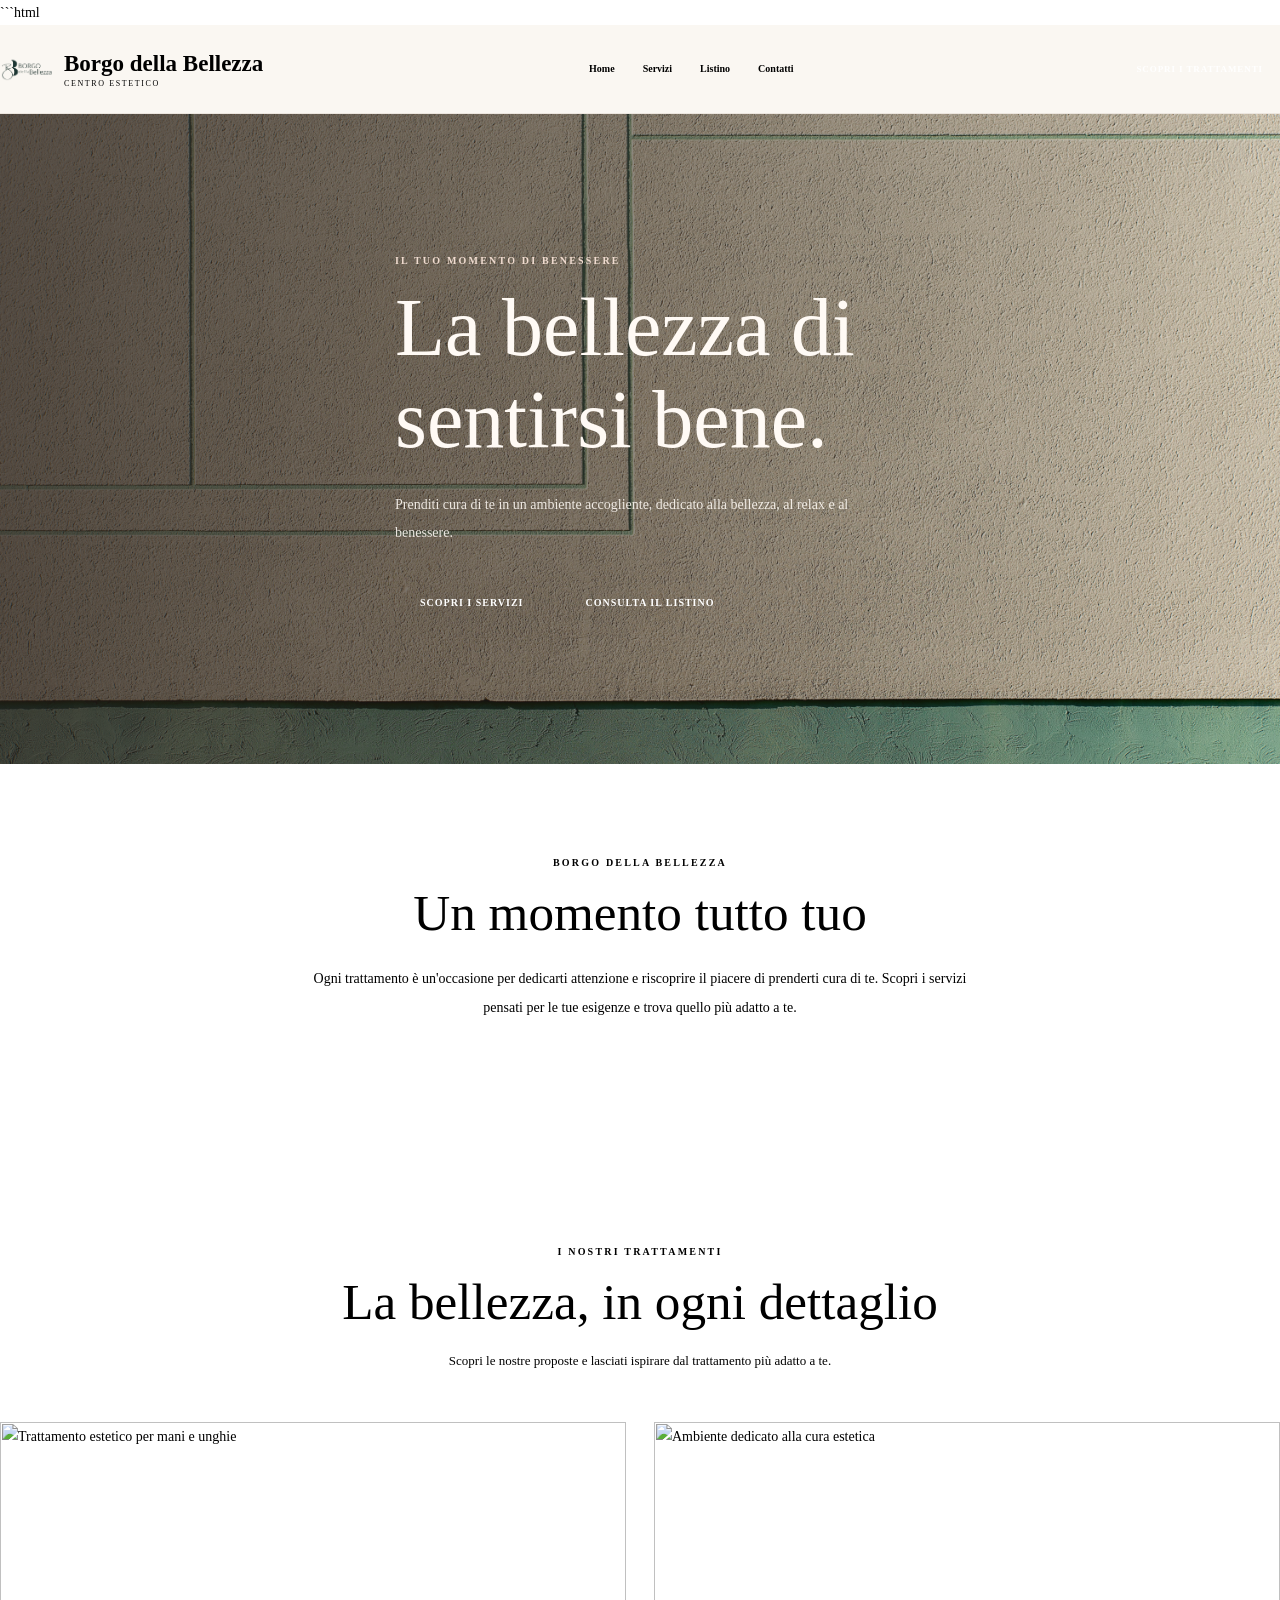
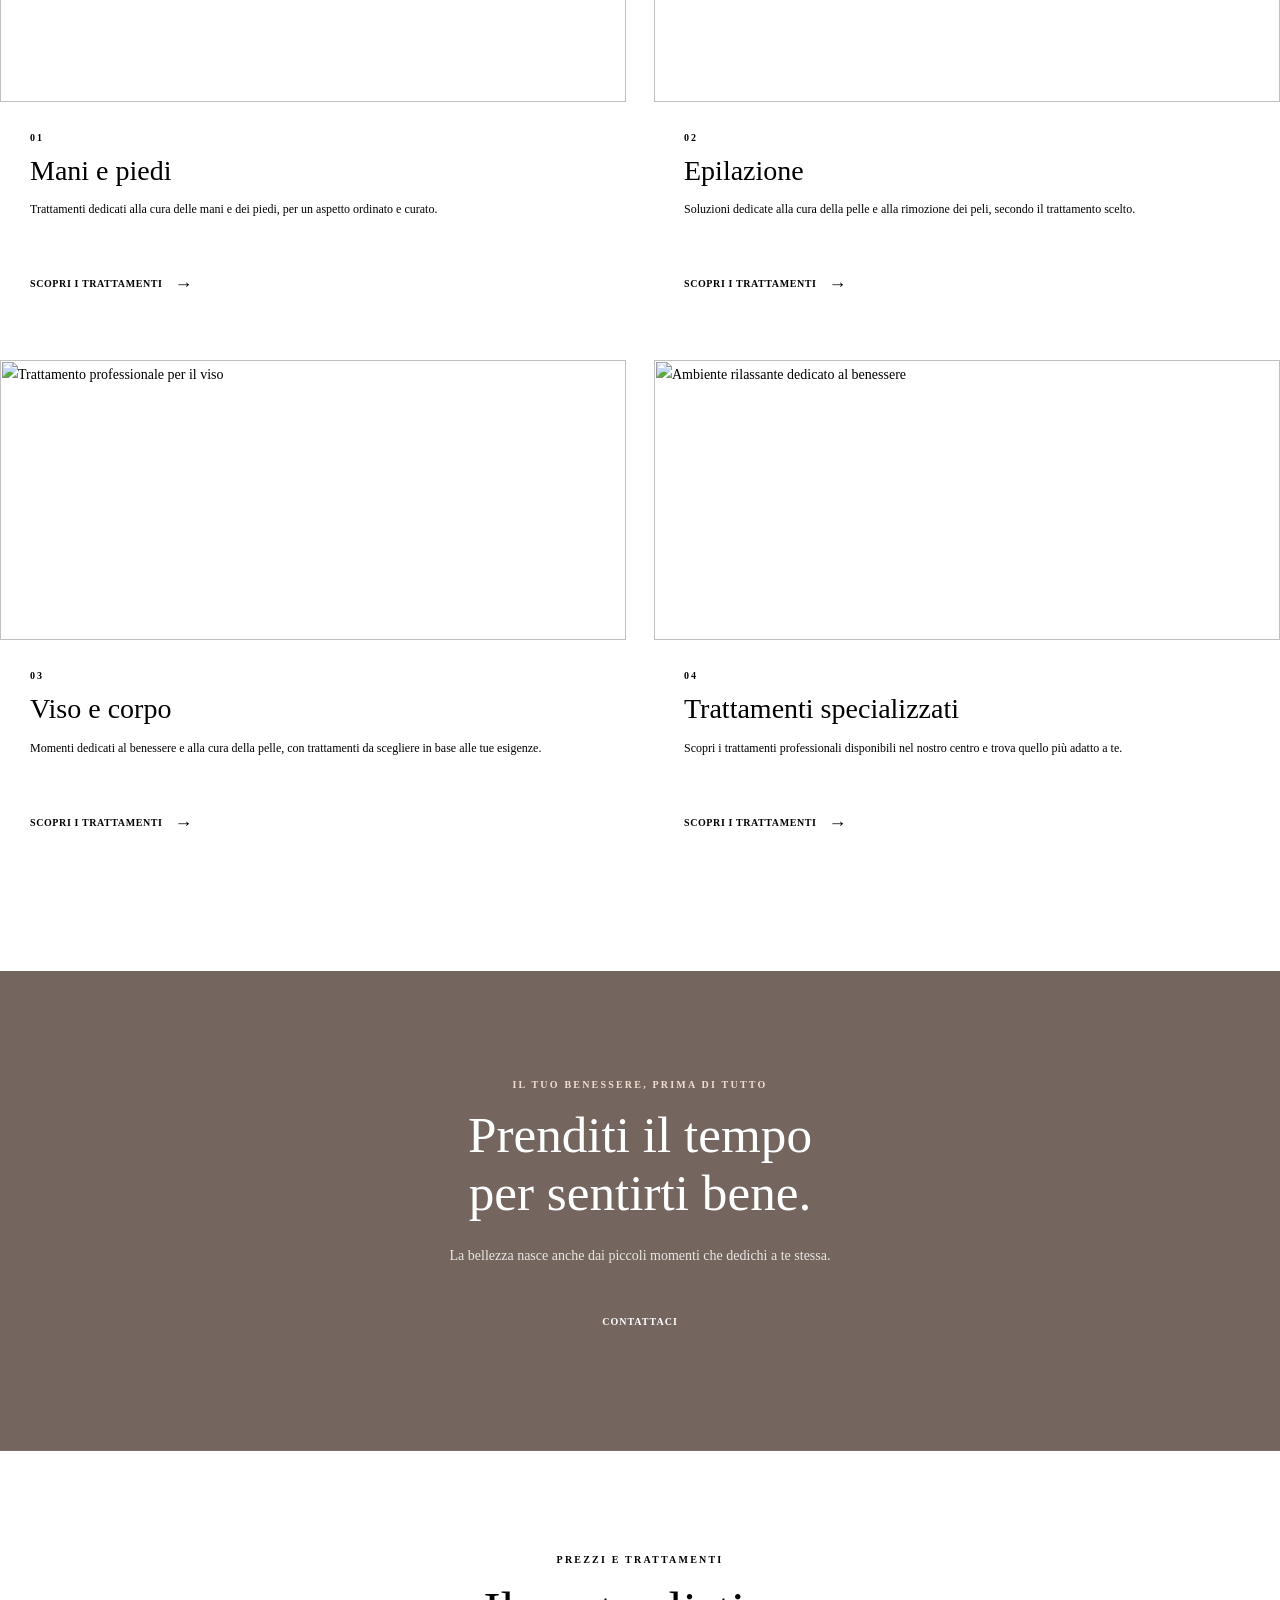
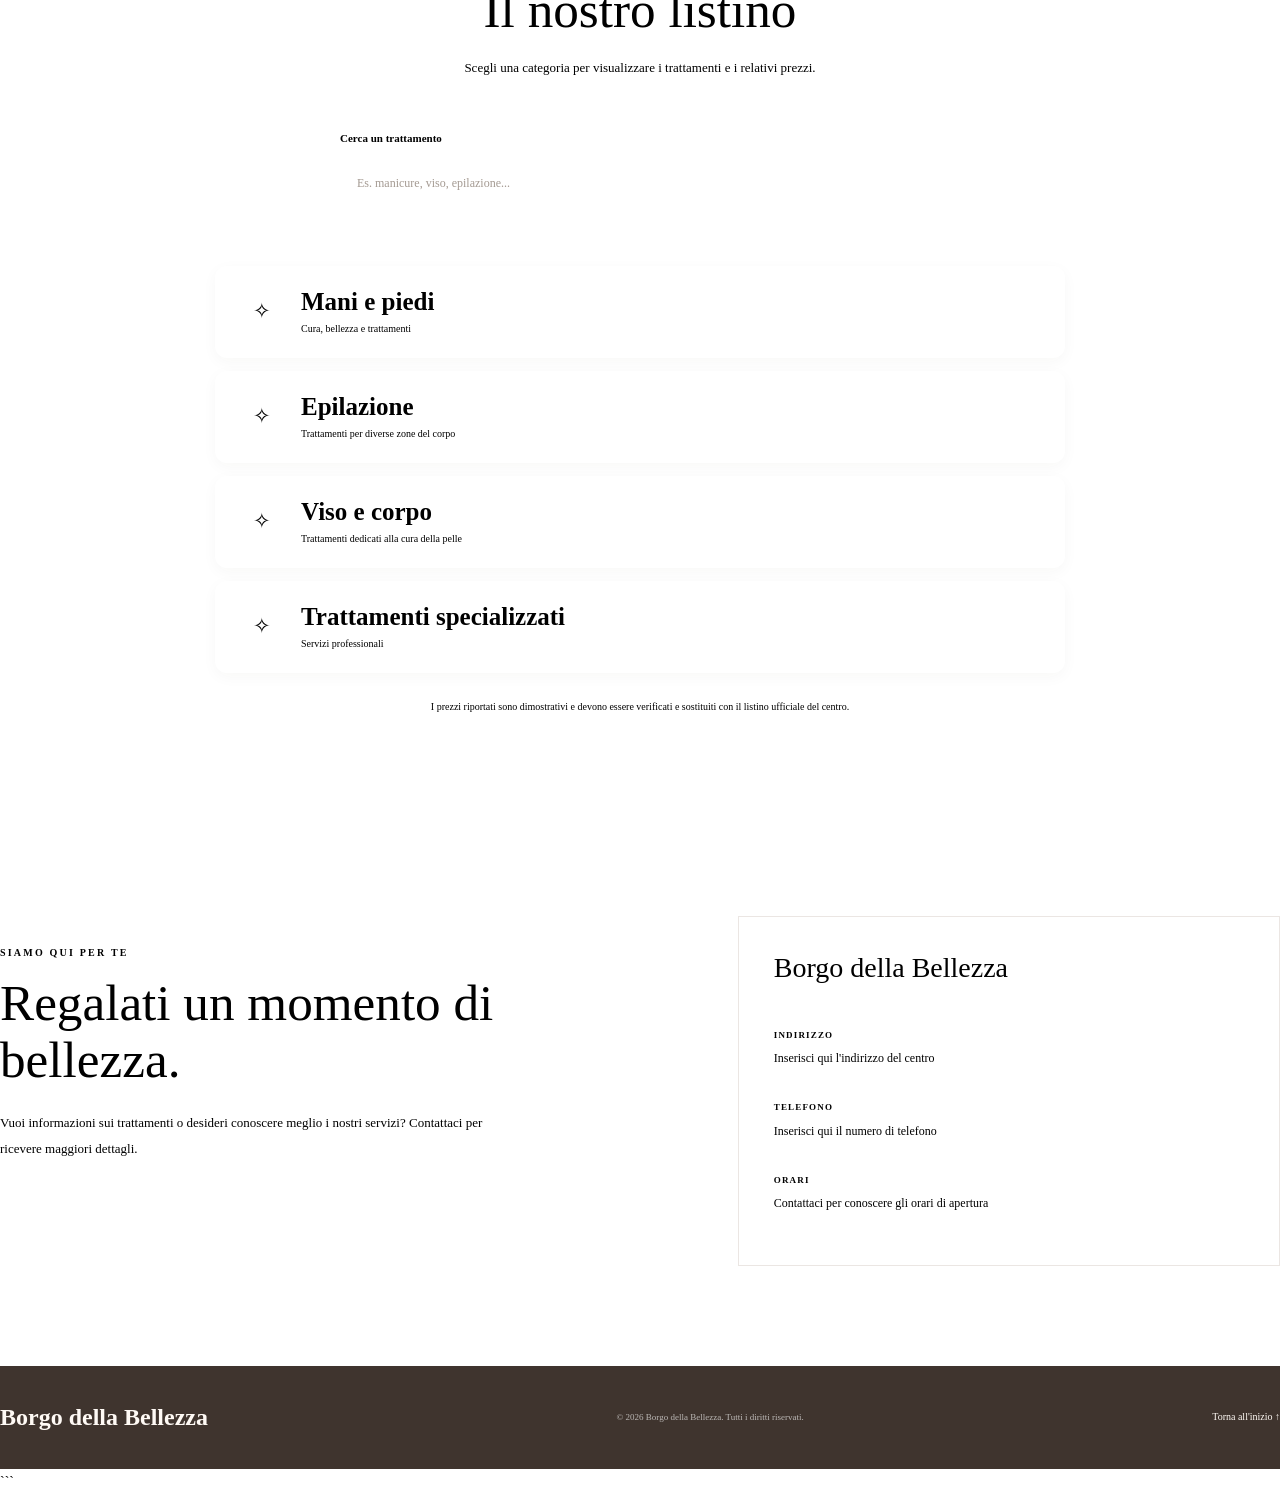
==== commit 245f484e: "Update index.html" ====
--- a/index.html
+++ b/index.html
@@ -1,728 +1,679 @@
+```html
 <!DOCTYPE html>
 <html lang="it">
-
 <head>
     <meta charset="UTF-8">
     <meta name="viewport" content="width=device-width, initial-scale=1.0">
-    <meta name="description" content="Borgo della Bellezza - Estetica, benessere e cura a Bergamo.">
-    <title>Borgo della Bellezza</title>
+
+    <meta name="theme-color" content="#f8f4ef">
+    <meta name="description" content="Borgo della Bellezza: scopri i nostri trattamenti estetici e consulta il listino prezzi.">
+
+    <title>Borgo della Bellezza | Centro Estetico</title>
+
     <link rel="stylesheet" href="style.css">
+
+    <link rel="preconnect" href="https://fonts.googleapis.com">
+    <link rel="preconnect" href="https://fonts.gstatic.com" crossorigin>
+
+    <link href="https://fonts.googleapis.com/css2?family=Cormorant+Garamond:wght@400;500;600;700&family=Montserrat:wght@400;500;600;700&display=swap" rel="stylesheet">
 </head>
 
 <body>
 
-<header class="site-header">
-    <div class="header-inner">
-
-        <a href="#home" class="logo">
-            <img src="logo.png" alt="Borgo della Bellezza">
-        </a>
-
-        <nav class="main-nav" id="mainNav">
-            <a href="#chi-siamo">Chi siamo</a>
-            <a href="#servizi">Servizi</a>
-            <a href="#listino">Listino</a>
-            <a href="#prenota" class="nav-button">Prenota</a>
-        </nav>
-
-        <button
-            class="menu-toggle"
-            id="menuToggle"
-            type="button"
-            aria-label="Apri menu"
-            aria-expanded="false"
-        >
-            <span></span>
-            <span></span>
-            <span></span>
-        </button>
-
-    </div>
-</header>
-
-
-<main id="home">
-
-    <section class="hero">
-        <div class="hero-content">
-
-            <span class="eyebrow">
-                ESTETICA · BENESSERE · CURA
-            </span>
-
-            <h1>
-                La bellezza,<br>
-                nel suo borgo.
-            </h1>
+    <!-- HEADER -->
+    <header class="header">
+        <div class="container header-content">
+
+            <a href="#home" class="brand">
+                <img src="logo.png" alt="Logo Borgo della Bellezza">
+                <span>
+                    <strong>Borgo della Bellezza</strong>
+                    <small>Centro Estetico</small>
+                </span>
+            </a>
+
+            <nav class="navigation" aria-label="Navigazione principale">
+                <a href="#home">Home</a>
+                <a href="#servizi">Servizi</a>
+                <a href="#listino">Listino</a>
+                <a href="#contatti">Contatti</a>
+            </nav>
+
+            <a class="button button-small" href="#listino">
+                Scopri i trattamenti
+            </a>
+
+        </div>
+    </header>
+
+
+    <main>
+
+        <!-- HERO -->
+        <section class="hero" id="home">
+
+            <div class="hero-overlay"></div>
+
+            <div class="container hero-content">
+
+                <span class="eyebrow">Il tuo momento di benessere</span>
+
+                <h1>
+                    La bellezza di<br>
+                    sentirsi bene.
+                </h1>
+
+                <p>
+                    Prenditi cura di te in un ambiente accogliente,
+                    dedicato alla bellezza, al relax e al benessere.
+                </p>
+
+                <div class="hero-buttons">
+                    <a href="#servizi" class="button">
+                        Scopri i servizi
+                    </a>
+
+                    <a href="#listino" class="button button-outline">
+                        Consulta il listino
+                    </a>
+                </div>
+
+            </div>
+
+        </section>
+
+
+        <!-- INTRODUZIONE -->
+        <section class="introduction section-padding">
+
+            <div class="container intro-content">
+
+                <span class="eyebrow">Borgo della Bellezza</span>
+
+                <h2>Un momento tutto tuo</h2>
+
+                <p>
+                    Ogni trattamento è un'occasione per dedicarti
+                    attenzione e riscoprire il piacere di prenderti
+                    cura di te. Scopri i servizi pensati per le tue
+                    esigenze e trova quello più adatto a te.
+                </p>
+
+                <div class="decorative-line"></div>
+
+            </div>
+
+        </section>
+
+
+        <!-- SERVIZI -->
+        <section class="services section-padding" id="servizi">
+
+            <div class="container">
+
+                <div class="section-heading">
+
+                    <span class="eyebrow">I nostri trattamenti</span>
+
+                    <h2>La bellezza, in ogni dettaglio</h2>
+
+                    <p>
+                        Scopri le nostre proposte e lasciati ispirare
+                        dal trattamento più adatto a te.
+                    </p>
+
+                </div>
+
+
+                <div class="services-grid">
+
+                    <!-- SERVIZIO 1 -->
+                    <article class="service-card">
+
+                        <a href="#listino" class="service-image">
+                            <img
+                                src="https://images.unsplash.com/photo-1604654894610-df63bc536371?auto=format&fit=crop&w=900&q=85"
+                                alt="Trattamento estetico per mani e unghie"
+                                loading="lazy"
+                            >
+                        </a>
+
+                        <div class="service-content">
+
+                            <span class="service-number">01</span>
+
+                            <h3>Mani e piedi</h3>
+
+                            <p>
+                                Trattamenti dedicati alla cura delle
+                                mani e dei piedi, per un aspetto
+                                ordinato e curato.
+                            </p>
+
+                            <a href="#categoria-mani" class="text-link">
+                                Scopri i trattamenti <span>→</span>
+                            </a>
+
+                        </div>
+
+                    </article>
+
+
+                    <!-- SERVIZIO 2 -->
+                    <article class="service-card">
+
+                        <a href="#listino" class="service-image">
+                            <img
+                                src="https://images.unsplash.com/photo-1515377905703-c4788e51af15?auto=format&fit=crop&w=900&q=85"
+                                alt="Ambiente dedicato alla cura estetica"
+                                loading="lazy"
+                            >
+                        </a>
+
+                        <div class="service-content">
+
+                            <span class="service-number">02</span>
+
+                            <h3>Epilazione</h3>
+
+                            <p>
+                                Soluzioni dedicate alla cura della
+                                pelle e alla rimozione dei peli,
+                                secondo il trattamento scelto.
+                            </p>
+
+                            <a href="#categoria-epilazione" class="text-link">
+                                Scopri i trattamenti <span>→</span>
+                            </a>
+
+                        </div>
+
+                    </article>
+
+
+                    <!-- SERVIZIO 3 -->
+                    <article class="service-card">
+
+                        <a href="#listino" class="service-image">
+                            <img
+                                src="https://images.unsplash.com/photo-1570172619644-dfd03ed5d881?auto=format&fit=crop&w=900&q=85"
+                                alt="Trattamento professionale per il viso"
+                                loading="lazy"
+                            >
+                        </a>
+
+                        <div class="service-content">
+
+                            <span class="service-number">03</span>
+
+                            <h3>Viso e corpo</h3>
+
+                            <p>
+                                Momenti dedicati al benessere e alla
+                                cura della pelle, con trattamenti
+                                da scegliere in base alle tue esigenze.
+                            </p>
+
+                            <a href="#categoria-viso" class="text-link">
+                                Scopri i trattamenti <span>→</span>
+                            </a>
+
+                        </div>
+
+                    </article>
+
+
+                    <!-- SERVIZIO 4 -->
+                    <article class="service-card">
+
+                        <a href="#listino" class="service-image">
+                            <img
+                                src="https://images.unsplash.com/photo-1540555700478-4be289fbecef?auto=format&fit=crop&w=900&q=85"
+                                alt="Ambiente rilassante dedicato al benessere"
+                                loading="lazy"
+                            >
+                        </a>
+
+                        <div class="service-content">
+
+                            <span class="service-number">04</span>
+
+                            <h3>Trattamenti specializzati</h3>
+
+                            <p>
+                                Scopri i trattamenti professionali
+                                disponibili nel nostro centro e
+                                trova quello più adatto a te.
+                            </p>
+
+                            <a href="#categoria-speciali" class="text-link">
+                                Scopri i trattamenti <span>→</span>
+                            </a>
+
+                        </div>
+
+                    </article>
+
+                </div>
+
+            </div>
+
+        </section>
+
+
+        <!-- BANNER -->
+        <section class="quote-section">
+
+            <div class="container quote-content">
+
+                <span class="eyebrow">Il tuo benessere, prima di tutto</span>
+
+                <h2>Prenditi il tempo<br>per sentirti bene.</h2>
+
+                <p>
+                    La bellezza nasce anche dai piccoli momenti
+                    che dedichi a te stessa.
+                </p>
+
+                <a href="#contatti" class="button">
+                    Contattaci
+                </a>
+
+            </div>
+
+        </section>
+
+
+        <!-- LISTINO -->
+        <section class="price-list section-padding" id="listino">
+
+            <div class="container">
+
+                <div class="section-heading">
+
+                    <span class="eyebrow">Prezzi e trattamenti</span>
+
+                    <h2>Il nostro listino</h2>
+
+                    <p>
+                        Scegli una categoria per visualizzare
+                        i trattamenti e i relativi prezzi.
+                    </p>
+
+                </div>
+
+
+                <!-- RICERCA -->
+                <div class="search-box">
+
+                    <label for="service-search">
+                        Cerca un trattamento
+                    </label>
+
+                    <input
+                        type="search"
+                        id="service-search"
+                        placeholder="Es. manicure, viso, epilazione..."
+                        autocomplete="off"
+                    >
+
+                    <p class="search-feedback" id="search-feedback" aria-live="polite"></p>
+
+                </div>
+
+
+                <div class="price-categories" id="price-categories">
+
+                    <!-- CATEGORIA 1 -->
+                    <details class="price-category" id="categoria-mani">
+
+                        <summary>
+                            <span class="category-icon">✧</span>
+
+                            <span class="category-title">
+                                <strong>Mani e piedi</strong>
+                                <small>Cura, bellezza e trattamenti</small>
+                            </span>
+
+                            <span class="category-arrow" aria-hidden="true"></span>
+                        </summary>
+
+                        <div class="category-content">
+
+                            <div class="price-row">
+                                <div class="price-description">
+                                    <h3>Manicure</h3>
+                                    <p>Cura e ordine delle unghie</p>
+                                </div>
+                                <strong>€ 20,00</strong>
+                            </div>
+
+                            <div class="price-row">
+                                <div class="price-description">
+                                    <h3>Semipermanente</h3>
+                                    <p>Applicazione dello smalto semipermanente</p>
+                                </div>
+                                <strong>€ 30,00</strong>
+                            </div>
+
+                            <div class="price-row">
+                                <div class="price-description">
+                                    <h3>Pedicure estetico</h3>
+                                    <p>Cura estetica di piedi e unghie</p>
+                                </div>
+                                <strong>€ 30,00</strong>
+                            </div>
+
+                        </div>
+
+                    </details>
+
+
+                    <!-- CATEGORIA 2 -->
+                    <details class="price-category" id="categoria-epilazione">
+
+                        <summary>
+                            <span class="category-icon">✧</span>
+
+                            <span class="category-title">
+                                <strong>Epilazione</strong>
+                                <small>Trattamenti per diverse zone del corpo</small>
+                            </span>
+
+                            <span class="category-arrow" aria-hidden="true"></span>
+                        </summary>
+
+                        <div class="category-content">
+
+                            <div class="price-row">
+                                <div class="price-description">
+                                    <h3>Sopracciglia</h3>
+                                    <p>Definizione della forma</p>
+                                </div>
+                                <strong>€ 8,00</strong>
+                            </div>
+
+                            <div class="price-row">
+                                <div class="price-description">
+                                    <h3>Baffetti</h3>
+                                    <p>Trattamento della zona del labbro superiore</p>
+                                </div>
+                                <strong>€ 5,00</strong>
+                            </div>
+
+                            <div class="price-row">
+                                <div class="price-description">
+                                    <h3>Gambe</h3>
+                                    <p>Prezzo dimostrativo, da aggiornare</p>
+                                </div>
+                                <strong>€ 25,00</strong>
+                            </div>
+
+                        </div>
+
+                    </details>
+
+
+                    <!-- CATEGORIA 3 -->
+                    <details class="price-category" id="categoria-viso">
+
+                        <summary>
+                            <span class="category-icon">✧</span>
+
+                            <span class="category-title">
+                                <strong>Viso e corpo</strong>
+                                <small>Trattamenti dedicati alla cura della pelle</small>
+                            </span>
+
+                            <span class="category-arrow" aria-hidden="true"></span>
+                        </summary>
+
+                        <div class="category-content">
+
+                            <div class="price-row">
+                                <div class="price-description">
+                                    <h3>Pulizia del viso</h3>
+                                    <p>Trattamento estetico del viso</p>
+                                </div>
+                                <strong>€ 45,00</strong>
+                            </div>
+
+                            <div class="price-row">
+                                <div class="price-description">
+                                    <h3>Trattamento viso</h3>
+                                    <p>Trattamento personalizzato</p>
+                                </div>
+                                <strong>€ 50,00</strong>
+                            </div>
+
+                            <div class="price-row">
+                                <div class="price-description">
+                                    <h3>Massaggio corpo</h3>
+                                    <p>Durata e tipologia da concordare</p>
+                                </div>
+                                <strong>€ 50,00</strong>
+                            </div>
+
+                        </div>
+
+                    </details>
+
+
+                    <!-- CATEGORIA 4 -->
+                    <details class="price-category" id="categoria-speciali">
+
+                        <summary>
+                            <span class="category-icon">✧</span>
+
+                            <span class="category-title">
+                                <strong>Trattamenti specializzati</strong>
+                                <small>Servizi professionali</small>
+                            </span>
+
+                            <span class="category-arrow" aria-hidden="true"></span>
+                        </summary>
+
+                        <div class="category-content">
+
+                            <div class="price-row">
+                                <div class="price-description">
+                                    <h3>Trattamento specifico</h3>
+                                    <p>Inserisci qui il nome del servizio</p>
+                                </div>
+                                <strong>Da definire</strong>
+                            </div>
+
+                            <div class="price-row">
+                                <div class="price-description">
+                                    <h3>Consulenza personalizzata</h3>
+                                    <p>Informazioni sul trattamento più adatto</p>
+                                </div>
+                                <strong>Su richiesta</strong>
+                            </div>
+
+                        </div>
+
+                    </details>
+
+                </div>
+
+                <p class="price-note">
+                    I prezzi riportati sono dimostrativi e devono essere
+                    verificati e sostituiti con il listino ufficiale del centro.
+                </p>
+
+            </div>
+
+        </section>
+
+
+        <!-- CONTATTI -->
+        <section class="contact-section section-padding" id="contatti">
+
+            <div class="container contact-grid">
+
+                <div class="contact-text">
+
+                    <span class="eyebrow">Siamo qui per te</span>
+
+                    <h2>Regalati un momento di bellezza.</h2>
+
+                    <p>
+                        Vuoi informazioni sui trattamenti o desideri
+                        conoscere meglio i nostri servizi?
+                        Contattaci per ricevere maggiori dettagli.
+                    </p>
+
+                    <a href="#listino" class="button">
+                        Consulta i trattamenti
+                    </a>
+
+                </div>
+
+
+                <div class="contact-card">
+
+                    <h3>Borgo della Bellezza</h3>
+
+                    <div class="contact-item">
+                        <span class="contact-label">Indirizzo</span>
+                        <p>Inserisci qui l'indirizzo del centro</p>
+                    </div>
+
+                    <div class="contact-item">
+                        <span class="contact-label">Telefono</span>
+                        <p>Inserisci qui il numero di telefono</p>
+                    </div>
+
+                    <div class="contact-item">
+                        <span class="contact-label">Orari</span>
+                        <p>Contattaci per conoscere gli orari di apertura</p>
+                    </div>
+
+                </div>
+
+            </div>
+
+        </section>
+
+    </main>
+
+
+    <!-- FOOTER -->
+    <footer class="footer">
+
+        <div class="container footer-content">
+
+            <a href="#home" class="footer-brand">
+                Borgo della Bellezza
+            </a>
 
             <p>
-                Un luogo dedicato alla cura di te, dove estetica,
-                benessere e attenzione ai dettagli si incontrano.
+                © <span id="current-year"></span> Borgo della Bellezza.
+                Tutti i diritti riservati.
             </p>
 
-            <div class="hero-buttons">
-                <a href="#servizi" class="button">
-                    Scopri i trattamenti
-                </a>
-
-                <a href="#listino" class="text-link">
-                    Vedi il listino →
-                </a>
-            </div>
+            <a href="#home" class="back-to-top">
+                Torna all'inizio ↑
+            </a>
 
         </div>
-    </section>
-
-
-    <section class="intro">
-
-        <div class="section-label">
-            BORGO DELLA BELLEZZA
-        </div>
-
-        <h2>
-            La cura di te.
-        </h2>
-
-        <p>
-            Trattamenti per corpo, viso, mani e piedi.
-        </p>
-
-    </section>
-
-
-    <section class="section about" id="chi-siamo">
-
-        <div class="section-heading">
-
-            <div class="section-label">
-                CHI SIAMO
-            </div>
-
-            <h2>
-                Un momento<br>
-                solo per te.
-            </h2>
-
-        </div>
-
-        <div class="section-text">
-
-            <p>
-                Borgo della Bellezza è uno spazio dedicato alla cura personale,
-                alla bellezza e al benessere.
-            </p>
-
-            <p>
-                Ogni trattamento viene realizzato con attenzione e professionalità,
-                in un ambiente elegante, tranquillo e accogliente.
-            </p>
-
-        </div>
-
-    </section>
-
-
-    <section class="section services" id="servizi">
-
-        <div class="section-heading">
-
-            <div class="section-label">
-                I NOSTRI SERVIZI
-            </div>
-
-            <h2>
-                Cura di mani,<br>
-                corpo e viso.
-            </h2>
-
-        </div>
-
-
-        <div class="services-grid">
-
-            <article class="service-card">
-
-                <span class="service-number">01</span>
-
-                <h3>
-                    Manicure<br>
-                    &amp; Pedicure
-                </h3>
-
-                <p>
-                    Manicure, pedicure estetico e curativo,
-                    smalto normale e semipermanente.
-                </p>
-
-                <a href="#listino-manicure">
-                    Scopri →
-                </a>
-
-            </article>
-
-
-            <article class="service-card">
-
-                <span class="service-number">02</span>
-
-                <h3>
-                    Epilazione
-                </h3>
-
-                <p>
-                    Epilazione di viso e corpo,
-                    con trattamenti pensati per ogni esigenza.
-                </p>
-
-                <a href="#listino-epilazione">
-                    Scopri →
-                </a>
-
-            </article>
-
-
-            <article class="service-card">
-
-                <span class="service-number">03</span>
-
-                <h3>
-                    Trattamenti<br>
-                    Viso &amp; Corpo
-                </h3>
-
-                <p>
-                    Pulizia viso, massaggi, laminazione,
-                    scrub corpo e pressoterapia.
-                </p>
-
-                <a href="#listino-viso">
-                    Scopri →
-                </a>
-
-            </article>
-
-
-            <article class="service-card">
-
-                <span class="service-number">04</span>
-
-                <h3>
-                    Laser<br>
-                    Diodo
-                </h3>
-
-                <p>
-                    Epilazione definitiva progressiva
-                    con laser diodo.
-                </p>
-
-                <a href="#listino-epilazione">
-                    Scopri →
-                </a>
-
-            </article>
-
-        </div>
-
-    </section>
-
-
-    <section class="section price-list" id="listino">
-
-        <div class="section-heading">
-
-            <div class="section-label">
-                LISTINO PREZZI
-            </div>
-
-            <h2>
-                Tutto il listino,<br>
-                in un unico posto.
-            </h2>
-
-            <p>
-                Consulta i prezzi dei trattamenti di Borgo della Bellezza.
-            </p>
-
-        </div>
-
-
-        <div class="price-category" id="listino-manicure">
-
-            <h3>
-                MANICURE &amp; PEDICURE
-            </h3>
-
-            <div class="price-row">
-                <span>Manicure senza smalto</span>
-                <strong>12€</strong>
-            </div>
-
-            <div class="price-row">
-                <span>Manicure + smalto normale</span>
-                <strong>15€</strong>
-            </div>
-
-            <div class="price-row">
-                <span>Manicure + semipermanente</span>
-                <strong>28€</strong>
-            </div>
-
-            <div class="price-row">
-                <span>Pedicure estetico</span>
-                <strong>25€</strong>
-            </div>
-
-            <div class="price-row">
-                <span>Pedicure curativo</span>
-                <strong>30€</strong>
-            </div>
-
-            <div class="price-row">
-                <span>Pedicure estetico + semipermanente</span>
-                <strong>38€</strong>
-            </div>
-
-            <div class="price-row">
-                <span>Pedicure curativo + semipermanente</span>
-                <strong>43€</strong>
-            </div>
-
-            <div class="price-row">
-                <span>Rimozione semipermanente</span>
-                <strong>8€</strong>
-            </div>
-
-        </div>
-
-
-        <div class="price-category">
-
-            <h3>
-                DRY MANICURE<br>
-                <small>Metodo a secco / Russa</small>
-            </h3>
-
-            <div class="price-row">
-                <span>Manicure senza smalto</span>
-                <strong>15€</strong>
-            </div>
-
-            <div class="price-row">
-                <span>Semipermanente</span>
-                <strong>35€</strong>
-            </div>
-
-            <div class="price-row">
-                <span>Ricostruzione (medio-corte)</span>
-                <strong>60€</strong>
-            </div>
-
-            <div class="price-row">
-                <span>Ricostruzione (lunghe)</span>
-                <strong>70€</strong>
-            </div>
-
-            <div class="price-row">
-                <span>Refill</span>
-                <strong>45€</strong>
-            </div>
-
-            <div class="price-row">
-                <span>French / Baby Boomer</span>
-                <strong>+5€</strong>
-            </div>
-
-            <div class="price-row">
-                <span>Rimozione smalto semipermanente con manicure</span>
-                <strong>20€</strong>
-            </div>
-
-            <div class="price-row">
-                <span>Decorazioni o disegni difficili</span>
-                <strong>+5€</strong>
-            </div>
-
-        </div>
-
-
-        <div class="price-category" id="listino-epilazione">
-
-            <h3>
-                EPILAZIONE
-            </h3>
-
-            <div class="price-row">
-                <span>Sopracciglia</span>
-                <strong>6€</strong>
-            </div>
-
-            <div class="price-row">
-                <span>Baffetti</span>
-                <strong>5€</strong>
-            </div>
-
-            <div class="price-row">
-                <span>Mento</span>
-                <strong>8€</strong>
-            </div>
-
-            <div class="price-row">
-                <span>Ascelle</span>
-                <strong>8€</strong>
-            </div>
-
-            <div class="price-row">
-                <span>Braccia</span>
-                <strong>15€</strong>
-            </div>
-
-            <div class="price-row">
-                <span>Inguine parziale</span>
-                <strong>10€</strong>
-            </div>
-
-            <div class="price-row">
-                <span>Inguine totale</span>
-                <strong>15€</strong>
-            </div>
-
-            <div class="price-row">
-                <span>Mezza gamba</span>
-                <strong>20€</strong>
-            </div>
-
-            <div class="price-row">
-                <span>Gamba intera</span>
-                <strong>30€</strong>
-            </div>
-
-            <div class="price-row">
-                <span>Petto</span>
-                <strong>20€</strong>
-            </div>
-
-            <div class="price-row">
-                <span>Schiena</span>
-                <strong>20€</strong>
-            </div>
-
-        </div>
-
-
-        <div class="price-category" id="listino-laser">
-
-            <h3>
-                EPILAZIONE DEFINITIVA PROGRESSIVA LASER DIODO
-            </h3>
-
-            <p class="category-note">
-                Costo a seduta
-            </p>
-
-            <div class="price-row">
-                <span>Baffetti</span>
-                <strong>20€</strong>
-            </div>
-
-            <div class="price-row">
-                <span>Mento</span>
-                <strong>20€</strong>
-            </div>
-
-            <div class="price-row">
-                <span>Braccia</span>
-                <strong>60€</strong>
-            </div>
-
-            <div class="price-row">
-                <span>Ascelle</span>
-                <strong>30€</strong>
-            </div>
-
-            <div class="price-row">
-                <span>Inguine</span>
-                <strong>50€</strong>
-            </div>
-
-            <div class="price-row">
-                <span>Mezza gamba</span>
-                <strong>60€</strong>
-            </div>
-
-            <div class="price-row">
-                <span>Gamba intera</span>
-                <strong>120€</strong>
-            </div>
-
-            <div class="price-row">
-                <span>Schiena</span>
-                <strong>70€</strong>
-            </div>
-
-            <div class="price-row">
-                <span>Petto</span>
-                <strong>70€</strong>
-            </div>
-
-        </div>
-
-
-        <div class="price-category" id="listino-viso">
-
-            <h3>
-                TRATTAMENTI VISO E CORPO
-            </h3>
-
-            <div class="price-row">
-                <span>Pulizia viso</span>
-                <strong>55€</strong>
-            </div>
-
-            <div class="price-row">
-                <span>Massaggio corpo</span>
-                <strong>da 40€</strong>
-            </div>
-
-            <div class="price-row">
-                <span>Paraffina</span>
-                <strong>13€</strong>
-            </div>
-
-            <div class="price-row">
-                <span>Laminazione ciglia</span>
-                <strong>70€</strong>
-            </div>
-
-            <div class="price-row">
-                <span>Laminazione sopracciglia</span>
-                <strong>55€</strong>
-            </div>
-
-            <div class="price-row">
-                <span>Trattamenti viso</span>
-                <strong>da 30€</strong>
-            </div>
-
-            <div class="price-row">
-                <span>Trattamenti corpo</span>
-                <strong>da 35€</strong>
-            </div>
-
-            <div class="price-row">
-                <span>Scrub corpo</span>
-                <strong>50€</strong>
-            </div>
-
-            <div class="price-row">
-                <span>Pressoterapia</span>
-                <strong>35€</strong>
-            </div>
-
-            <div class="price-row">
-                <span>Extension ciglia e trucco semipermanente</span>
-                <strong>Consulenza</strong>
-            </div>
-
-        </div>
-
-    </section>
-
-
-    <section class="section booking" id="prenota">
-
-        <div class="section-heading">
-
-            <div class="section-label">
-                PRENOTA
-            </div>
-
-            <h2>
-                Prenota il tuo<br>
-                trattamento.
-            </h2>
-
-        </div>
-
-        <div class="booking-content">
-
-            <p>
-                Per prenotare il tuo trattamento, chiamaci
-                oppure scrivici su WhatsApp.
-            </p>
-
-            <div class="booking-buttons">
-
-                <a href="tel:+393517344814" class="button">
-                    ☎   Chiama
-                </a>
-
-                <a
-                    href="https://wa.me/393517344814"
-                    class="button whatsapp-button"
-                    target="_blank"
-                    rel="noopener noreferrer"
-                >
-                    <svg class="whatsapp-icon" viewBox="0 0 24 24" aria-hidden="true">
-                        <path d="M20.52 3.48A11.82 11.82 0 0 0 12.08 0C5.56 0 .25 5.3.25 11.82c0 2.08.55 4.11 1.59 5.9L.14 24l6.43-1.68a11.78 11.78 0 0 0 5.5 1.4h.01c6.52 0 11.82-5.3 11.82-11.82a11.8 11.8 0 0 0-3.38-8.42zM12.08 21.7h-.01a9.84 9.84 0 0 1-5.02-1.37l-.36-.21-3.82 1 1.02-3.72-.24-.38a9.85 9.85 0 1 1 8.43 4.68zm5.41-7.39c-.3-.15-1.77-.87-2.05-.97-.27-.1-.47-.15-.67.15-.2.3-.77.97-.95 1.17-.17.2-.35.22-.65.07-.3-.15-1.27-.47-2.42-1.5-.9-.8-1.5-1.78-1.67-2.08-.17-.3-.02-.46.13-.61.14-.14.3-.35.45-.52.15-.17.2-.3.3-.5.1-.2.05-.37-.02-.52-.07-.15-.67-1.62-.92-2.22-.24-.58-.49-.5-.67-.51h-.57c-.2 0-.52.07-.8.37-.27.3-1.05 1.02-1.05 2.5s1.07 2.9 1.22 3.1c.15.2 2.1 3.2 5.08 4.49.71.31 1.26.49 1.69.63.71.23 1.36.2 1.87.12.57-.09 1.77-.72 2.02-1.42.25-.7.25-1.3.17-1.42-.07-.12-.27-.2-.57-.35z"/>
-                    </svg>
-
-                    <span>WhatsApp</span>
-                </a>
-
-            </div>
-
-        </div>
-
-    </section>
-
-</main>
-
-
-<footer class="site-footer">
-
-    <div class="footer-content">
-
-        <div class="footer-motto">
-
-            <span class="footer-label">
-                BORGO DELLA BELLEZZA
-            </span>
-
-            <div class="footer-ornament">
-                <span></span>
-                <b>✦</b>
-                <span></span>
-            </div>
-
-            <p>
-                La bellezza<br>
-                è prendersi cura di sé.
-            </p>
-
-        </div>
-
-
-        <div class="footer-contacts">
-
-            <div class="footer-contact">
-
-                <span class="footer-contact-icon">
-                    ☎
-                </span>
-
-                <div>
-                    <span class="footer-contact-label">
-                        TELEFONO
-                    </span>
-
-                    <a href="tel:+393517344814">
-                        +39 351 734 4814
-                    </a>
-                </div>
-
-            </div>
-
-
-            <div class="footer-contact">
-
-                <span class="footer-contact-icon">
-                    📍
-                </span>
-
-                <div>
-                    <span class="footer-contact-label">
-                        DOVE SIAMO
-                    </span>
-
-                    <span>
-                        Bergamo, BG
-                    </span>
-                </div>
-
-            </div>
-
-        </div>
-
-
-        <section id="contatti">
-
-            <h2>
-                Dove siamo
-            </h2>
-
-            <div class="mappa">
-
-                <iframe
-                    src="https://www.google.com/maps/embed?pb=!1m18!1m12!1m3!1d6627.783171098039!2d9.67438192495105!3d45.69820506646149!2m3!1f0!2f0!3f0!3m2!1i1024!2i768!4f13.1!3m3!1m2!1s0x4781510046a57da1%3A0x5485f7f91fad0f01!2sBorgo%20della%20bellezza!5e0!3m2!1sit!2sit!4v1791323577464!5m2!1sit!2sit"
-                    width="100%"
-                    height="400"
-                    style="border:0;"
-                    allowfullscreen=""
-                    loading="lazy"
-                    referrerpolicy="no-referrer-when-downgrade"
-                ></iframe>
-
-            </div>
-
-        </section>
-
-    </div>
-
-
-    <div class="footer-bottom">
-
-        <p>
-            © 2026 Borgo della Bellezza
-            <span>·</span>
-            Tutti i diritti riservati
-        </p>
-
-    </div>
-
-</footer>
-
-
-<script>
-
-const menuToggle = document.getElementById("menuToggle");
-const mainNav = document.getElementById("mainNav");
-
-menuToggle.addEventListener("click", function () {
-
-    mainNav.classList.toggle("active");
-    menuToggle.classList.toggle("active");
-
-    const aperto = mainNav.classList.contains("active");
-
-    menuToggle.setAttribute(
-        "aria-expanded",
-        aperto ? "true" : "false"
-    );
-
-});
-
-
-const menuLinks = mainNav.querySelectorAll("a");
-
-menuLinks.forEach(function (link) {
-
-    link.addEventListener("click", function () {
-
-        mainNav.classList.remove("active");
-        menuToggle.classList.remove("active");
-
-        menuToggle.setAttribute(
-            "aria-expanded",
-            "false"
-        );
-
-    });
-
-});
-
-</script>
+
+    </footer>
+
+
+    <!-- JAVASCRIPT: RICERCA E ANNO -->
+    <script>
+        document.addEventListener("DOMContentLoaded", function () {
+
+            const searchInput = document.getElementById("service-search");
+            const categories = Array.from(
+                document.querySelectorAll(".price-category")
+            );
+            const feedback = document.getElementById("search-feedback");
+
+            searchInput.addEventListener("input", function () {
+
+                const query = searchInput.value
+                    .trim()
+                    .toLocaleLowerCase("it");
+
+                let totalResults = 0;
+
+                categories.forEach(function (category) {
+
+                    const summary = category.querySelector("summary");
+                    const content = category.querySelector(".category-content");
+                    const rows = Array.from(
+                        category.querySelectorAll(".price-row")
+                    );
+
+                    const categoryName = summary.innerText
+                        .toLocaleLowerCase("it");
+
+                    let visibleRows = 0;
+
+                    rows.forEach(function (row) {
+
+                        const text = row.innerText.toLocaleLowerCase("it");
+
+                        const matches =
+                            query === "" ||
+                            text.includes(query) ||
+                            categoryName.includes(query);
+
+                        row.hidden = !matches;
+
+                        if (matches) {
+                            visibleRows++;
+                        }
+
+                    });
+
+                    const categoryMatches =
+                        categoryName.includes(query);
+
+                    if (categoryMatches && query !== "") {
+                        rows.forEach(function (row) {
+                            row.hidden = false;
+                        });
+
+                        visibleRows = rows.length;
+                    }
+
+                    const categoryVisible =
+                        query === "" || visibleRows > 0;
+
+                    category.hidden = !categoryVisible;
+
+                    if (query !== "" && categoryVisible) {
+                        category.open = true;
+                    }
+
+                    totalResults += visibleRows;
+
+                });
+
+                if (query === "") {
+                    feedback.textContent = "";
+                } else if (totalResults === 0) {
+                    feedback.textContent =
+                        "Nessun trattamento trovato. Prova un'altra ricerca.";
+                } else {
+                    feedback.textContent =
+                        totalResults === 1
+                            ? "È stato trovato 1 trattamento."
+                            : "Trattamenti trovati: " + totalResults + ".";
+                }
+
+            });
+
+            document.getElementById("current-year").textContent =
+                new Date().getFullYear();
+
+        });
+    </script>
 
 </body>
-</html>+</html>
+```
--- a/style.css
+++ b/style.css
@@ -1,1154 +1,1234 @@
+```css
+/* =========================================
+   BORGO DELLA BELLEZZA
+   Foglio di stile completo
+   ========================================= */
+
+
+/* VARIABILI */
+
 :root {
-    --green: #304A42;
-    --green-soft: #647C70;
-    --green-text: #68756F;
-    --paper: #F3F5F0;
-    --paper-dark: #E4EAE4;
-    --line: #C5CEC8;
-    --white: #FCFDF9;
-    --footer-dark: #243831;
-    --footer-text: #C8D2CC;
-    --footer-line: rgba(255, 255, 255, 0.12);
-    --max-width: 1200px;
+    --background: #faf7f2;
+    --surface: #fffdf9;
+    --surface-pink: #f1e5df;
+
+    --primary: #927467;
+    --primary-dark: #725649;
+
+    --text: #403832;
+    --text-light: #7c716a;
+
+    --border: #e8ded5;
+
+    --heading-font: "Cormorant Garamond", Georgia, serif;
+    --body-font: "Montserrat", Arial, sans-serif;
+
+    --container-width: 1160px;
+
+    --radius: 16px;
+
+    --shadow:
+        0 10px 35px rgba(65, 45, 35, 0.07);
 }
 
 
 /* RESET */
 
 * {
-    margin: 0;
-    padding: 0;
     box-sizing: border-box;
 }
 
 html {
     scroll-behavior: smooth;
     scroll-padding-top: 100px;
-    width: 100%;
-    min-height: 100%;
 }
 
 body {
     margin: 0;
-    padding: 0;
-    width: 100%;
-    min-height: 100%;
-    font-family: Arial, Helvetica, sans-serif;
-    background: var(--paper);
-    color: var(--green);
-    line-height: 1.7;
-    font-size: 17px;
-    overflow-x: hidden;
-}
-
-main {
-    display: block;
-    margin: 0;
-    padding: 0;
+    background: var(--background);
+    color: var(--text);
+    font-family: var(--body-font);
+    font-size: 14px;
+    line-height: 1.8;
+    -webkit-font-smoothing: antialiased;
 }
 
 img {
-    max-width: 100%;
-    display: block;
-}
-
-iframe {
     display: block;
     max-width: 100%;
 }
 
 a {
     color: inherit;
+}
+
+button,
+input {
+    font: inherit;
+}
+
+button,
+a {
+    -webkit-tap-highlight-color: transparent;
+}
+
+::selection {
+    background: var(--surface-pink);
+    color: var(--text);
+}
+
+[hidden] {
+    display: none !important;
+}
+
+
+/* STRUTTURA */
+
+.container {
+    width: min(
+        var(--container-width),
+        calc(100% - 48px)
+    );
+
+    margin-inline: auto;
+}
+
+.section-padding {
+    padding-block: 100px;
+}
+
+.eyebrow {
+    display: inline-block;
+    margin-bottom: 12px;
+
+    color: var(--primary-dark);
+
+    font-size: 10px;
+    font-weight: 700;
+
+    letter-spacing: 0.22em;
+    line-height: 1.8;
+    text-transform: uppercase;
+}
+
+h1,
+h2,
+h3,
+p {
+    margin-top: 0;
+}
+
+h1,
+h2,
+h3 {
+    font-family: var(--heading-font);
+    font-weight: 500;
+    line-height: 1.12;
+}
+
+h1 {
+    font-size: clamp(48px, 7vw, 82px);
+}
+
+h2 {
+    margin-bottom: 22px;
+    font-size: clamp(36px, 4vw, 54px);
+}
+
+h3 {
+    font-size: 28px;
+}
+
+p {
+    color: var(--text-light);
+}
+
+section[id] {
+    scroll-margin-top: 90px;
+}
+
+
+/* PULSANTI */
+
+.button {
+    display: inline-flex;
+    min-height: 48px;
+
+    align-items: center;
+    justify-content: center;
+
+    padding: 12px 25px;
+
+    border: 1px solid var(--primary);
+    border-radius: 3px;
+
+    background: var(--primary);
+    color: white;
+
+    font-size: 10px;
+    font-weight: 700;
+
+    letter-spacing: 0.1em;
+    text-align: center;
     text-decoration: none;
-}
-
-button {
-    font-family: inherit;
+    text-transform: uppercase;
+
+    transition:
+        background 0.25s ease,
+        color 0.25s ease,
+        border-color 0.25s ease,
+        transform 0.25s ease;
+}
+
+.button:hover {
+    transform: translateY(-2px);
+    border-color: var(--primary-dark);
+    background: var(--primary-dark);
+}
+
+.button-small {
+    min-height: 42px;
+    padding: 10px 17px;
+    font-size: 9px;
+}
+
+.button-outline {
+    border-color: rgba(255, 255, 255, 0.7);
+    background: transparent;
+    color: white;
+}
+
+.button-outline:hover {
+    border-color: white;
+    background: white;
+    color: var(--text);
 }
 
 
 /* HEADER */
 
-.site-header {
-    width: 100%;
-    margin: 0;
-    background: rgba(243, 245, 240, 0.97);
-    border-bottom: 1px solid var(--line);
+.header {
     position: sticky;
+    z-index: 100;
     top: 0;
-    z-index: 1000;
-    backdrop-filter: blur(10px);
-}
-
-.header-inner {
-    width: min(calc(100% - 50px), var(--max-width));
+
+    border-bottom: 1px solid rgba(130, 105, 85, 0.12);
+
+    background: rgba(250, 247, 242, 0.97);
+
+    backdrop-filter: blur(12px);
+}
+
+.header-content {
+    display: flex;
     min-height: 88px;
-    margin: 0 auto;
-    padding: 4px 0;
-    display: flex;
+
     align-items: center;
     justify-content: space-between;
-    gap: 30px;
-}
-
-.logo {
+
+    gap: 28px;
+}
+
+.brand {
     display: flex;
+    flex-shrink: 0;
+
     align-items: center;
-    flex-shrink: 0;
-    padding: 4px 0;
-}
-
-.logo img {
-    width: 145px;
-    height: auto;
-}
-
-.main-nav {
-    display: flex;
-    align-items: center;
-    justify-content: flex-end;
-    gap: 34px;
-}
-
-.main-nav a {
-    color: var(--green);
-    font-size: 16px;
-    font-weight: 500;
-    transition: 0.25s ease;
-}
-
-.main-nav a:hover {
-    color: var(--green-soft);
-}
-
-.main-nav .nav-button {
-    padding: 11px 23px;
-    background: var(--green);
-    color: var(--white);
-    border: 1px solid var(--green);
-    border-radius: 3px;
-}
-
-.main-nav .nav-button:hover {
-    background: transparent;
-    color: var(--green);
-}
-
-
-/* MENU MOBILE */
-
-.menu-toggle {
-    display: none;
-    width: 48px;
-    height: 48px;
-    border: 1px solid var(--line);
-    background: transparent;
-    align-items: center;
-    justify-content: center;
-    flex-direction: column;
-    gap: 6px;
-    cursor: pointer;
-    border-radius: 3px;
-}
-
-.menu-toggle span {
-    display: block;
-    width: 23px;
-    height: 2px;
-    background: var(--green);
-    transition: transform 0.3s ease, opacity 0.3s ease;
-}
-
-.menu-toggle.active span:nth-child(1) {
-    transform: translateY(8px) rotate(45deg);
-}
-
-.menu-toggle.active span:nth-child(2) {
-    opacity: 0;
-}
-
-.menu-toggle.active span:nth-child(3) {
-    transform: translateY(-8px) rotate(-45deg);
-}
-
-
-/* HERO */
-
-.hero {
-    min-height: 680px;
-    display: flex;
-    align-items: center;
-    position: relative;
-    background-image:
-        linear-gradient(
-            90deg,
-            rgba(243, 245, 240, 0.78) 0%,
-            rgba(243, 245, 240, 0.62) 38%,
-            rgba(243, 245, 240, 0.25) 65%,
-            rgba(243, 245, 240, 0) 100%
-        ),
-        url("sfondo.jpg");
-    background-size: cover;
-    background-position: center;
-    background-repeat: no-repeat;
-}
-
-.hero-content {
-    width: min(calc(100% - 50px), var(--max-width));
-    margin: 0 auto;
-    padding: 100px 0;
-}
-
-.eyebrow {
-    display: block;
-    margin-bottom: 25px;
-    color: var(--green-soft);
-    font-size: 14px;
-    font-weight: 600;
-    letter-spacing: 3px;
-}
-
-.hero h1 {
-    max-width: 750px;
-    margin-bottom: 28px;
-    font-family: Georgia, "Times New Roman", serif;
-    font-size: clamp(52px, 7vw, 92px);
-    line-height: 1.03;
-    font-weight: 400;
-    letter-spacing: -2px;
-}
-
-.hero p {
-    max-width: 620px;
-    margin-bottom: 38px;
-    color: var(--green-text);
-    font-size: 19px;
-    line-height: 1.8;
-}
-
-.hero-buttons {
-    display: flex;
-    align-items: center;
-    gap: 30px;
-}
-
-
-/* BUTTON */
-
-.button {
-    display: inline-flex;
-    align-items: center;
-    justify-content: center;
-    min-height: 50px;
-    padding: 13px 26px;
-    background: var(--green);
-    color: var(--white);
-    border: 1px solid var(--green);
-    border-radius: 3px;
-    font-size: 16px;
-    font-weight: 600;
-    transition: 0.25s ease;
-}
-
-.button:hover {
-    background: transparent;
-    color: var(--green);
-}
-
-.text-link {
-    color: var(--green);
-    font-size: 16px;
-    font-weight: 600;
-    border-bottom: 1px solid var(--green);
-    padding-bottom: 3px;
-    transition: 0.25s ease;
-}
-
-.text-link:hover {
-    color: var(--green-soft);
-    border-color: var(--green-soft);
-}
-
-
-/* INTRO */
-
-.intro {
-    width: min(calc(100% - 50px), 900px);
-    margin: 0 auto;
-    padding: 130px 0;
-    text-align: center;
-}
-
-.section-label {
-    margin-bottom: 18px;
-    color: var(--green-soft);
-    font-size: 13px;
-    font-weight: 700;
-    letter-spacing: 3px;
-}
-
-.intro h2,
-.section-heading h2 {
-    font-family: Georgia, "Times New Roman", serif;
-    font-size: clamp(42px, 6vw, 68px);
-    line-height: 1.1;
-    font-weight: 400;
-    letter-spacing: -1px;
-}
-
-.intro p {
-    margin-top: 22px;
-    color: var(--green-text);
-    font-size: 20px;
-}
-
-
-/* SECTIONS */
-
-.section {
-    width: min(calc(100% - 50px), var(--max-width));
-    margin: 0 auto;
-    padding: 120px 0;
-    border-top: 1px solid var(--line);
-}
-
-.section-heading {
-    margin-bottom: 65px;
-}
-
-.section-heading p {
-    max-width: 600px;
-    margin-top: 22px;
-    color: var(--green-text);
-    font-size: 18px;
-}
-
-
-/* ABOUT */
-
-.about {
-    display: grid;
-    grid-template-columns: 1fr 1fr;
-    gap: 90px;
-    align-items: start;
-}
-
-.about .section-heading {
-    margin-bottom: 0;
-}
-
-.section-text {
-    max-width: 600px;
-    color: var(--green-text);
-    font-size: 18px;
-}
-
-.section-text p + p {
-    margin-top: 25px;
-}
-
-
-/* SERVICES */
-
-.services-grid {
-    display: grid;
-    grid-template-columns: repeat(4, 1fr);
-    gap: 20px;
-}
-
-.service-card {
-    min-height: 330px;
-    padding: 32px 28px;
-    background: var(--white);
-    border: 1px solid var(--line);
+    gap: 12px;
+
+    color: var(--text);
+    text-decoration: none;
+}
+
+.brand img {
+    width: 52px;
+    height: 52px;
+
+    object-fit: contain;
+}
+
+.brand span {
     display: flex;
     flex-direction: column;
-    transition: transform 0.3s ease, box-shadow 0.3s ease;
-}
-
-.service-card:hover {
-    transform: translateY(-5px);
-    box-shadow: 0 12px 35px rgba(48, 74, 66, 0.08);
-}
-
-.service-number {
-    display: block;
-    margin-bottom: 45px;
-    color: var(--green-soft);
-    font-size: 13px;
-    font-weight: 700;
-    letter-spacing: 2px;
-}
-
-.service-card h3 {
-    margin-bottom: 18px;
-    font-family: Georgia, "Times New Roman", serif;
-    font-size: 28px;
-    line-height: 1.2;
-    font-weight: 400;
-}
-
-.service-card p {
-    color: var(--green-text);
-    font-size: 16px;
-    line-height: 1.65;
-}
-
-.service-card a {
-    margin-top: auto;
-    padding-top: 30px;
-    font-size: 15px;
-    font-weight: 700;
-    color: var(--green);
-    border-bottom: 1px solid var(--green);
-    width: fit-content;
-}
-
-
-/* PRICE LIST */
-
-.price-list {
-    max-width: 950px;
-}
-
-.price-category {
-    padding: 45px 0;
-    border-top: 1px solid var(--line);
-}
-
-.price-category:first-of-type {
-    border-top: none;
-}
-
-.price-category h3 {
-    margin-bottom: 25px;
-    font-size: 16px;
-    font-weight: 700;
-    letter-spacing: 1.5px;
-}
-
-.price-category h3 small {
-    display: block;
-    margin-top: 7px;
-    color: var(--green-text);
-    font-size: 13px;
-    letter-spacing: 0;
-    font-weight: 400;
-}
-
-.category-note {
-    margin-top: -12px;
-    margin-bottom: 22px;
-    color: var(--green-text);
-    font-size: 15px;
-}
-
-.price-row {
-    min-height: 55px;
-    padding: 12px 0;
-    display: flex;
-    align-items: center;
-    justify-content: space-between;
-    gap: 30px;
-    border-bottom: 1px solid rgba(197, 206, 200, 0.65);
-    color: var(--green-text);
-    font-size: 17px;
-}
-
-.price-row:last-child {
-    border-bottom: none;
-}
-
-.price-row strong {
-    flex-shrink: 0;
-    color: var(--green);
-    font-size: 17px;
-    font-weight: 700;
-}
-
-
-/* BOOKING */
-
-.booking {
-    display: grid;
-    grid-template-columns: 1fr 1fr;
-    gap: 90px;
-    background: var(--paper);
-}
-
-.booking .section-heading {
-    margin-bottom: 0;
-}
-
-.booking-content {
-    max-width: 600px;
-}
-
-.booking-content > p {
-    margin-bottom: 35px;
-    color: var(--green-text);
-    font-size: 18px;
-}
-
-.booking-buttons {
-    display: flex;
-    flex-wrap: wrap;
-    gap: 15px;
-}
-
-.booking-buttons .button {
-    min-width: 135px;
-}
-
-.whatsapp-button {
-    background: transparent;
-    color: var(--green);
-}
-
-.whatsapp-button:hover {
-    background: var(--green);
-    color: var(--white);
-}
-
-
-/* FOOTER */
-
-.site-footer {
-    width: 100%;
-    margin: 0;
-    padding: 0;
-    background: linear-gradient(
-        180deg,
-        #304A42 0%,
-        #2B453D 100%
-    );
-    color: var(--white);
-}
-
-.footer-content {
-    width: min(calc(100% - 50px), var(--max-width));
-    margin: 0 auto;
-    padding: 85px 0 75px;
-    display: flex;
-    flex-direction: column;
-    align-items: center;
-    justify-content: center;
-    text-align: center;
-}
-
-.footer-motto {
-    width: min(100%, 650px);
-    padding: 0;
-    position: relative;
-}
-
-.footer-label {
-    display: block;
-    margin-bottom: 25px;
-    color: #B8C6BF;
-    font-size: 12px;
-    font-weight: 700;
-    letter-spacing: 3px;
-}
-
-.footer-ornament {
+    line-height: 1.35;
+}
+
+.brand strong {
+    font-family: var(--heading-font);
+    font-size: 23px;
+    font-weight: 600;
+}
+
+.brand small {
+    color: var(--text-light);
+
+    font-size: 8px;
+    letter-spacing: 0.2em;
+    text-transform: uppercase;
+}
+
+.navigation {
     display: flex;
     align-items: center;
     justify-content: center;
-    gap: 16px;
+    gap: 28px;
+}
+
+.navigation a {
+    position: relative;
+
+    color: var(--text-light);
+
+    font-size: 10px;
+    font-weight: 600;
+
+    text-decoration: none;
+
+    transition: color 0.2s ease;
+}
+
+.navigation a:hover {
+    color: var(--primary-dark);
+}
+
+.navigation a::after {
+    position: absolute;
+    right: 0;
+    bottom: -6px;
+    left: 0;
+
+    height: 1px;
+
+    background: var(--primary);
+
+    content: "";
+
+    transform: scaleX(0);
+    transform-origin: left;
+
+    transition: transform 0.2s ease;
+}
+
+.navigation a:hover::after {
+    transform: scaleX(1);
+}
+
+
+/* HERO */
+
+.hero {
+    position: relative;
+
+    display: flex;
+    min-height: 650px;
+
+    align-items: center;
+
+    overflow: hidden;
+
+    background-color: #9b8879;
+
+    background-image:
+        url("sfondo.jpg");
+
+    background-position: center;
+    background-size: cover;
+}
+
+.hero-overlay {
+    position: absolute;
+    inset: 0;
+
+    background:
+        linear-gradient(
+            90deg,
+            rgba(38, 30, 25, 0.76) 0%,
+            rgba(38, 30, 25, 0.52) 48%,
+            rgba(38, 30, 25, 0.12) 100%
+        );
+}
+
+.hero-content {
+    position: relative;
+    z-index: 1;
+
+    padding-block: 100px;
+}
+
+.hero .eyebrow {
+    color: #f0dcd0;
+}
+
+.hero h1 {
+    max-width: 700px;
     margin-bottom: 25px;
-}
-
-.footer-ornament span {
-    width: 65px;
+
+    color: #fffaf5;
+}
+
+.hero p {
+    max-width: 490px;
+    margin-bottom: 32px;
+
+    color: rgba(255, 250, 245, 0.88);
+
+    font-size: 14px;
+    line-height: 2;
+}
+
+.hero-buttons {
+    display: flex;
+    flex-wrap: wrap;
+    gap: 12px;
+}
+
+
+/* INTRODUZIONE */
+
+.introduction {
+    padding-block: 90px;
+    text-align: center;
+}
+
+.intro-content {
+    max-width: 760px;
+}
+
+.intro-content p {
+    max-width: 670px;
+    margin-inline: auto;
+    font-size: 14px;
+    line-height: 2.1;
+}
+
+.decorative-line {
+    width: 55px;
     height: 1px;
-    background: rgba(255, 255, 255, 0.22);
-}
-
-.footer-ornament b {
-    color: #C8D2CC;
-    font-size: 16px;
-    font-weight: 400;
-}
-
-.footer-motto p {
-    margin: 0;
-    font-family: Georgia, "Times New Roman", serif;
-    color: var(--white);
-    font-size: clamp(28px, 4vw, 40px);
-    line-height: 1.3;
-    font-weight: 400;
-    letter-spacing: -0.4px;
-}
-
-
-/* CONTATTI */
-
-.footer-contacts {
+
+    margin: 30px auto 0;
+
+    background: var(--primary);
+}
+
+
+/* TITOLI DELLE SEZIONI */
+
+.section-heading {
+    max-width: 760px;
+
+    margin: 0 auto 48px;
+
+    text-align: center;
+}
+
+.section-heading h2 {
+    margin-bottom: 17px;
+}
+
+.section-heading p {
+    max-width: 570px;
+    margin-inline: auto;
+
+    font-size: 13px;
+    line-height: 2;
+}
+
+
+/* SERVIZI */
+
+.services {
+    background: var(--surface);
+}
+
+.services-grid {
+    display: grid;
+
+    grid-template-columns:
+        repeat(2, minmax(0, 1fr));
+
+    gap: 28px;
+}
+
+.service-card {
+    overflow: hidden;
+
+    border: 1px solid var(--border);
+    border-radius: var(--radius);
+
+    background: white;
+
+    box-shadow: var(--shadow);
+
+    transition:
+        transform 0.3s ease,
+        box-shadow 0.3s ease;
+}
+
+.service-card:hover {
+    transform: translateY(-5px);
+
+    box-shadow:
+        0 18px 45px rgba(65, 45, 35, 0.12);
+}
+
+.service-image {
+    display: block;
+    height: 280px;
+
+    overflow: hidden;
+
+    background: var(--surface-pink);
+}
+
+.service-image img {
     width: 100%;
-    max-width: 700px;
-    margin: 45px auto 0;
-    padding-top: 35px;
+    height: 100%;
+
+    object-fit: cover;
+
+    transition: transform 0.6s ease;
+}
+
+.service-card:hover .service-image img {
+    transform: scale(1.045);
+}
+
+.service-content {
+    position: relative;
+    padding: 27px 30px 32px;
+}
+
+.service-number {
+    display: inline-block;
+    margin-bottom: 8px;
+
+    color: var(--primary);
+
+    font-size: 10px;
+    font-weight: 700;
+
+    letter-spacing: 0.2em;
+}
+
+.service-content h3 {
+    margin-bottom: 12px;
+}
+
+.service-content p {
+    min-height: 50px;
+    margin-bottom: 20px;
+
+    font-size: 12px;
+    line-height: 1.9;
+}
+
+.text-link {
+    display: inline-flex;
+    align-items: center;
+    gap: 12px;
+
+    color: var(--primary-dark);
+
+    font-size: 10px;
+    font-weight: 700;
+
+    letter-spacing: 0.06em;
+    text-decoration: none;
+    text-transform: uppercase;
+}
+
+.text-link span {
+    font-size: 18px;
+    transition: transform 0.2s ease;
+}
+
+.text-link:hover span {
+    transform: translateX(5px);
+}
+
+
+/* BANNER CENTRALE */
+
+.quote-section {
+    position: relative;
+
+    padding-block: 105px;
+
+    background:
+        linear-gradient(
+            rgba(77, 59, 49, 0.78),
+            rgba(77, 59, 49, 0.78)
+        ),
+        url("https://images.unsplash.com/photo-1540555700478-4be289fbecef?auto=format&fit=crop&w=1800&q=85");
+
+    background-position: center;
+    background-size: cover;
+
+    text-align: center;
+}
+
+.quote-content {
+    max-width: 760px;
+}
+
+.quote-section .eyebrow {
+    color: #f1dcd0;
+}
+
+.quote-section h2 {
+    margin-bottom: 22px;
+    color: white;
+}
+
+.quote-section p {
+    margin-bottom: 30px;
+    color: rgba(255, 255, 255, 0.84);
+}
+
+
+/* LISTINO */
+
+.price-list {
+    background: var(--background);
+}
+
+.price-categories {
+    max-width: 850px;
+    margin-inline: auto;
+}
+
+
+/* CATEGORIE A FISARMONICA */
+
+.price-category {
+    margin-bottom: 13px;
+
+    overflow: hidden;
+
+    border: 1px solid var(--border);
+    border-radius: 12px;
+
+    background: var(--surface);
+
+    box-shadow:
+        0 4px 15px rgba(65, 45, 35, 0.035);
+
+    transition:
+        border-color 0.2s ease,
+        box-shadow 0.2s ease;
+}
+
+.price-category[hidden] {
+    display: none !important;
+}
+
+.price-category[open] {
+    border-color: #d5c0b3;
+
+    box-shadow:
+        0 8px 25px rgba(65, 45, 35, 0.06);
+}
+
+.price-category summary {
     display: flex;
+    min-height: 92px;
+
+    align-items: center;
+
+    gap: 18px;
+
+    padding: 19px 25px;
+
+    cursor: pointer;
+    list-style: none;
+}
+
+.price-category summary::-webkit-details-marker {
+    display: none;
+}
+
+.category-icon {
+    display: flex;
+    width: 43px;
+    height: 43px;
+
+    flex-shrink: 0;
+
     align-items: center;
     justify-content: center;
-    gap: 70px;
-    border-top: 1px solid rgba(255, 255, 255, 0.12);
-}
-
-.footer-contact {
+
+    border-radius: 50%;
+
+    background: var(--surface-pink);
+    color: var(--primary-dark);
+
+    font-size: 21px;
+}
+
+.category-title {
     display: flex;
+    flex: 1;
+
+    flex-direction: column;
+    gap: 3px;
+}
+
+.category-title strong {
+    font-family: var(--heading-font);
+    font-size: 25px;
+    font-weight: 600;
+    line-height: 1.2;
+}
+
+.category-title small {
+    color: var(--text-light);
+
+    font-size: 10px;
+    line-height: 1.7;
+}
+
+.category-arrow {
+    position: relative;
+
+    display: block;
+    width: 22px;
+    height: 22px;
+
+    flex-shrink: 0;
+}
+
+.category-arrow::before,
+.category-arrow::after {
+    position: absolute;
+    top: 10px;
+    left: 5px;
+
+    width: 12px;
+    height: 1px;
+
+    background: var(--primary-dark);
+
+    content: "";
+
+    transition: transform 0.25s ease;
+}
+
+.category-arrow::after {
+    transform: rotate(90deg);
+}
+
+.price-category[open] .category-arrow::after {
+    transform: rotate(0);
+}
+
+.price-category summary:hover {
+    background: rgba(241, 229, 223, 0.3);
+}
+
+.price-category summary:focus-visible {
+    outline: 2px solid var(--primary);
+    outline-offset: -3px;
+}
+
+
+/* CONTENUTO DELLE CATEGORIE */
+
+.category-content {
+    padding: 0 25px 10px;
+}
+
+.price-row {
+    display: flex;
+
     align-items: center;
-    gap: 15px;
-    text-align: left;
-}
-
-.footer-contact-icon {
-    width: 42px;
-    height: 42px;
+    justify-content: space-between;
+
+    gap: 20px;
+
+    padding: 19px 0;
+
+    border-top: 1px solid var(--border);
+}
+
+.price-description {
+    min-width: 0;
+}
+
+.price-description h3 {
+    margin-bottom: 3px;
+
+    font-family: var(--body-font);
+    font-size: 12px;
+    font-weight: 600;
+    line-height: 1.7;
+}
+
+.price-description p {
+    margin-bottom: 0;
+
+    font-size: 11px;
+    line-height: 1.7;
+}
+
+.price-row > strong {
     flex-shrink: 0;
-    display: flex;
-    align-items: center;
-    justify-content: center;
-    border: 1px solid rgba(255, 255, 255, 0.22);
-    border-radius: 50%;
-    font-size: 17px;
-}
-
-.footer-contact-label {
+
+    color: var(--primary-dark);
+
+    font-family: var(--heading-font);
+    font-size: 24px;
+    font-weight: 600;
+    line-height: 1.2;
+
+    white-space: nowrap;
+}
+
+.price-note {
+    max-width: 850px;
+
+    margin: 25px auto 0;
+
+    font-size: 10px;
+    line-height: 1.8;
+    text-align: center;
+}
+
+
+/* RICERCA */
+
+.search-box {
+    max-width: 600px;
+
+    margin: 0 auto 30px;
+}
+
+.search-box label {
     display: block;
-    margin-bottom: 3px;
-    color: #B8C6BF;
-    font-size: 10px;
-    font-weight: 700;
-    letter-spacing: 2px;
-}
-
-.footer-contact a,
-.footer-contact div > span:last-child {
-    display: block;
-    color: var(--white);
-    font-size: 16px;
-    transition: opacity 0.2s ease;
-}
-
-.footer-contact a:hover {
-    opacity: 0.7;
-}
-
-
-/* MAPPA */
-
-#contatti {
-    width: 100%;
-    max-width: 760px;
-    margin: 60px auto 0;
-}
-
-#contatti h2 {
-    margin: 0;
-    color: var(--white);
-    font-family: Georgia, "Times New Roman", serif;
-    font-size: clamp(32px, 4vw, 46px);
-    line-height: 1.2;
-    font-weight: 400;
-}
-
-.mappa {
-    width: min(50vw, 760px);
-    max-width: 100%;
-    margin: 30px auto 0;
-    border-radius: 22px;
-    overflow: hidden;
-    border: 1px solid rgba(48, 74, 66, 0.20);
-    background: var(--paper-dark);
-    position: relative;
-    box-shadow:
-        0 20px 55px rgba(48, 74, 66, 0.14),
-        0 5px 15px rgba(48, 74, 66, 0.06);
-}
-
-.mappa::before {
-    content: "";
-    position: absolute;
-    inset: 0;
-    pointer-events: none;
-    border-radius: 22px;
-    box-shadow: inset 0 0 0 1px rgba(255, 255, 255, 0.45);
-    z-index: 2;
-}
-
-.mappa iframe {
+    margin-bottom: 9px;
+
+    color: var(--text);
+
+    font-size: 11px;
+    font-weight: 600;
+}
+
+.search-box input {
     display: block;
     width: 100%;
-    height: 360px;
-    border: 0;
-}
-
-
-/* FOOTER BOTTOM */
-
-.footer-bottom {
-    width: 100%;
+    min-height: 52px;
+
+    padding: 13px 17px;
+
+    border: 1px solid var(--border);
+    border-radius: 6px;
+
+    outline: none;
+
+    background: var(--surface);
+
+    color: var(--text);
+
+    font-size: 12px;
+
+    transition:
+        border-color 0.2s ease,
+        box-shadow 0.2s ease;
+}
+
+.search-box input::placeholder {
+    color: #a49a92;
+}
+
+.search-box input:focus {
+    border-color: var(--primary);
+
+    box-shadow:
+        0 0 0 3px rgba(146, 116, 103, 0.12);
+}
+
+.search-feedback {
+    min-height: 18px;
+    margin: 8px 0 0;
+
+    font-size: 11px;
+}
+
+
+/* CONTATTI */
+
+.contact-section {
+    background: var(--surface-pink);
+}
+
+.contact-grid {
+    display: grid;
+
+    grid-template-columns:
+        minmax(0, 1.1fr)
+        minmax(0, 0.9fr);
+
+    align-items: center;
+
+    gap: 75px;
+}
+
+.contact-text h2 {
+    max-width: 500px;
+}
+
+.contact-text p {
+    max-width: 490px;
+    margin-bottom: 28px;
+
+    font-size: 13px;
+    line-height: 2;
+}
+
+.contact-card {
+    padding: 35px;
+
+    border: 1px solid rgba(146, 116, 103, 0.18);
+    border-radius: var(--radius);
+
+    background: var(--surface);
+
+    box-shadow: var(--shadow);
+}
+
+.contact-card h3 {
+    margin-bottom: 28px;
+}
+
+.contact-item {
+    padding-block: 15px;
+
+    border-top: 1px solid var(--border);
+}
+
+.contact-label {
+    display: block;
+    margin-bottom: 5px;
+
+    color: var(--primary-dark);
+
+    font-size: 9px;
+    font-weight: 700;
+
+    letter-spacing: 0.13em;
+    text-transform: uppercase;
+}
+
+.contact-item p {
+    margin-bottom: 0;
+    font-size: 12px;
+}
+
+
+/* FOOTER */
+
+.footer {
+    padding-block: 30px;
+
+    background: #3f342e;
+    color: white;
+}
+
+.footer-content {
+    display: flex;
+
+    align-items: center;
+    justify-content: space-between;
+
+    gap: 25px;
+}
+
+.footer-brand {
+    color: #fffaf5;
+
+    font-family: var(--heading-font);
+    font-size: 24px;
+    font-weight: 600;
+
+    text-decoration: none;
+}
+
+.footer-content p {
     margin: 0;
-    padding: 0;
-    background: rgba(0, 0, 0, 0.13);
-    border-top: 1px solid rgba(255, 255, 255, 0.10);
+
+    color: rgba(255, 255, 255, 0.65);
+
+    font-size: 9px;
     text-align: center;
 }
 
-.footer-bottom p {
-    width: min(calc(100% - 50px), var(--max-width));
-    margin: 0 auto;
-    padding: 20px 0;
-    color: #AEBBB4;
-    font-size: 12px;
-    line-height: 1.7;
-}
-
-.footer-bottom span {
-    margin: 0 8px;
-    color: #71857B;
+.back-to-top {
+    color: #fffaf5;
+
+    font-size: 10px;
+    text-decoration: none;
+}
+
+.back-to-top:hover {
+    text-decoration: underline;
 }
 
 
 /* TABLET */
 
-@media (max-width: 1000px) {
+@media (max-width: 950px) {
+
+    .header-content {
+        flex-wrap: wrap;
+        justify-content: center;
+
+        padding-block: 15px;
+        gap: 16px 24px;
+    }
+
+    .brand {
+        margin-right: auto;
+    }
+
+    .header-content > .button {
+        display: none;
+    }
+
+    .navigation {
+        gap: 20px;
+    }
+
+    .hero {
+        min-height: 570px;
+    }
 
     .services-grid {
-        grid-template-columns: repeat(2, 1fr);
-    }
-
-    .footer-motto {
-        text-align: center;
-        padding-left: 0;
-    }
-
-}
-
-
-/* MOBILE */
-
-@media (max-width: 700px) {
-
-    body {
-        font-size: 17px;
-    }
-
-    .site-header {
-        position: sticky;
-        top: 0;
-    }
-
-    .header-inner {
+        gap: 20px;
+    }
+
+    .service-image {
+        height: 230px;
+    }
+
+    .service-content {
+        padding: 24px;
+    }
+
+    .contact-grid {
+        gap: 35px;
+    }
+
+}
+
+
+/* SMARTPHONE */
+
+@media (max-width: 600px) {
+
+    html {
+        scroll-padding-top: 120px;
+    }
+
+    .container {
+        width: calc(100% - 36px);
+    }
+
+    .section-padding {
+        padding-block: 68px;
+    }
+
+    .header-content {
+        min-height: auto;
+
+        justify-content: center;
+        gap: 14px;
+    }
+
+    .brand {
         width: 100%;
-        min-height: 82px;
-        padding: 0 20px;
-    }
-
-    .logo {
-        padding: 4px 0;
-    }
-
-    .logo img {
-        width: 125px;
-    }
-
-    .menu-toggle {
-        display: flex;
-    }
-
-    .main-nav {
-        position: absolute;
-        top: 100%;
-        left: 0;
+        justify-content: center;
+        margin: 0;
+    }
+
+    .brand img {
+        width: 43px;
+        height: 43px;
+    }
+
+    .brand strong {
+        font-size: 22px;
+    }
+
+    .navigation {
         width: 100%;
-        display: flex;
+
+        justify-content: center;
+        flex-wrap: wrap;
+
+        gap: 10px 22px;
+
+        padding-bottom: 5px;
+    }
+
+    .navigation a {
+        font-size: 10px;
+    }
+
+    .hero {
+        min-height: 570px;
+
+        background-position: center;
+    }
+
+    .hero-overlay {
+        background:
+            linear-gradient(
+                90deg,
+                rgba(38, 30, 25, 0.75),
+                rgba(38, 30, 25, 0.42)
+            );
+    }
+
+    .hero-content {
+        padding-block: 75px;
+    }
+
+    .hero h1 {
+        font-size: clamp(46px, 13vw, 66px);
+    }
+
+    .hero p {
+        font-size: 12px;
+    }
+
+    .hero-buttons {
+        align-items: stretch;
         flex-direction: column;
-        align-items: stretch;
-        gap: 0;
-        background: var(--paper);
-        border-top: 1px solid var(--line);
-        border-bottom: 1px solid var(--line);
-        box-shadow: 0 15px 30px rgba(48, 74, 66, 0.10);
-        opacity: 0;
-        visibility: hidden;
-        transform: translateY(-10px);
-        pointer-events: none;
-        transition:
-            opacity 0.25s ease,
-            visibility 0.25s ease,
-            transform 0.25s ease;
-    }
-
-    .main-nav.active {
-        opacity: 1;
-        visibility: visible;
-        transform: translateY(0);
-        pointer-events: auto;
-    }
-
-    .main-nav a {
+    }
+
+    .hero-buttons .button {
         width: 100%;
-        min-height: 62px;
-        padding: 17px 25px;
-        display: flex;
-        align-items: center;
-        border-bottom: 1px solid var(--line);
-        font-size: 18px;
-        background: var(--paper);
-    }
-
-    .main-nav a:last-child {
-        border-bottom: none;
-    }
-
-    .main-nav a:hover {
-        background: var(--paper-dark);
-    }
-
-    .main-nav .nav-button {
-        width: calc(100% - 30px);
-        min-height: 52px;
-        margin: 15px;
-        padding: 13px 20px;
-        justify-content: center;
-        background: var(--green);
-        color: var(--white);
-        border: 1px solid var(--green);
-        border-radius: 3px;
-    }
-
-
-    /* HERO */
-
-    .hero {
-        min-height: 620px;
-    }
-
-    .hero-content {
-        width: calc(100% - 40px);
-        padding: 80px 0;
-    }
-
-    .eyebrow {
-        font-size: 12px;
-        letter-spacing: 2px;
-        margin-bottom: 20px;
-    }
-
-    .hero h1 {
-        font-size: clamp(48px, 15vw, 68px);
-        letter-spacing: -1.5px;
-    }
-
-    .hero p {
-        font-size: 18px;
-        line-height: 1.7;
-    }
-
-    .hero-buttons {
-        align-items: flex-start;
-        flex-direction: column;
-        gap: 20px;
-    }
-
-    .button {
-        min-height: 52px;
-        padding: 14px 24px;
-        font-size: 17px;
-    }
-
-
-    /* INTRO */
-
-    .intro {
-        width: calc(100% - 40px);
-        padding: 90px 0;
-    }
-
-    .intro h2,
-    .section-heading h2 {
-        font-size: 44px;
-    }
-
-    .intro p {
-        font-size: 18px;
-    }
-
-
-    /* SECTIONS */
-
-    .section {
-        width: calc(100% - 40px);
-        padding: 90px 0;
+    }
+
+    .introduction {
+        padding-block: 65px;
     }
 
     .section-heading {
-        margin-bottom: 45px;
-    }
-
-
-    /* ABOUT */
-
-    .about {
-        grid-template-columns: 1fr;
-        gap: 40px;
-    }
-
-    .section-text {
-        font-size: 17px;
-    }
-
-
-    /* SERVICES */
+        margin-bottom: 32px;
+    }
+
+    h2 {
+        font-size: 39px;
+    }
 
     .services-grid {
         grid-template-columns: 1fr;
-        gap: 15px;
-    }
-
-    .service-card {
-        min-height: 290px;
-        padding: 30px 25px;
-    }
-
-    .service-number {
-        margin-bottom: 35px;
-    }
-
-    .service-card h3 {
-        font-size: 29px;
-    }
-
-
-    /* PRICE */
-
-    .price-category {
-        padding: 35px 0;
+        gap: 22px;
+    }
+
+    .service-image {
+        height: 245px;
+    }
+
+    .service-content {
+        padding: 23px 22px 27px;
+    }
+
+    .service-content h3 {
+        font-size: 27px;
+    }
+
+    .service-content p {
+        min-height: 0;
+    }
+
+    .quote-section {
+        padding-block: 75px;
+    }
+
+    .price-category summary {
+        min-height: 82px;
+        padding: 16px;
+        gap: 12px;
+    }
+
+    .category-icon {
+        width: 36px;
+        height: 36px;
+
+        font-size: 18px;
+    }
+
+    .category-title strong {
+        font-size: 22px;
+    }
+
+    .category-title small {
+        font-size: 9px;
+    }
+
+    .category-arrow {
+        width: 18px;
+        height: 18px;
+    }
+
+    .category-content {
+        padding-inline: 16px;
     }
 
     .price-row {
-        min-height: 60px;
-        font-size: 16px;
-        gap: 20px;
-    }
-
-    .price-row strong {
-        font-size: 16px;
-    }
-
-
-    /* BOOKING */
-
-    .booking {
-        width: 100%;
+        align-items: flex-start;
+        gap: 10px;
+        padding-block: 15px;
+    }
+
+    .price-description h3 {
+        font-size: 11px;
+    }
+
+    .price-description p {
+        font-size: 10px;
+    }
+
+    .price-row > strong {
+        font-size: 21px;
+    }
+
+    .contact-grid {
         grid-template-columns: 1fr;
-        gap: 40px;
-    }
-
-    .booking .section-heading {
-        margin-bottom: 0;
-    }
-
-    .booking-content {
-        width: 100%;
-        max-width: 100%;
-    }
-
-    .booking-content > p {
-        width: 100%;
-        margin-bottom: 30px;
-        font-size: 17px;
-        line-height: 1.7;
-    }
-
-    .booking-buttons {
-        width: 100%;
-        display: flex;
+        gap: 30px;
+    }
+
+    .contact-card {
+        padding: 25px 22px;
+    }
+
+    .footer-content {
         flex-direction: column;
-        flex-wrap: nowrap;
         gap: 12px;
-    }
-
-    .booking-buttons .button {
-        width: 100%;
-        min-width: 0;
-        min-height: 52px;
-    }
-
-
-    /* FOOTER */
-
-    .footer-content {
-        width: 100%;
-        padding: 65px 20px 55px;
-    }
-
-    .footer-label {
-        margin-bottom: 20px;
-        font-size: 11px;
-        letter-spacing: 2.5px;
-    }
-
-    .footer-ornament {
-        gap: 12px;
-        margin-bottom: 22px;
-    }
-
-    .footer-ornament span {
-        width: 48px;
-    }
-
-    .footer-motto p {
-        font-size: 28px;
-        line-height: 1.3;
-    }
-
-    .footer-contacts {
-        flex-direction: column;
-        align-items: center;
-        gap: 25px;
-        margin-top: 40px;
-        padding-top: 30px;
-    }
-
-    .footer-contact {
-        width: 100%;
-        max-width: 280px;
-    }
-
-    .footer-contact-icon {
-        width: 40px;
-        height: 40px;
-    }
-
-    .footer-contact a,
-    .footer-contact div > span:last-child {
-        font-size: 15px;
-    }
-
-
-    /* MAPPA MOBILE */
-
-    #contatti {
-        width: 100%;
-        margin-top: 50px;
-    }
-
-    #contatti h2 {
-        font-size: 34px;
-    }
-
-    .mappa {
-        width: 100%;
-        max-width: 100%;
-        margin-top: 25px;
-        border-radius: 14px;
-        box-shadow: 0 10px 30px rgba(48, 74, 66, 0.10);
-    }
-
-    .mappa::before {
-        border-radius: 14px;
-    }
-
-    .mappa iframe {
-        height: 350px;
-    }
-
-    .footer-bottom p {
-        width: calc(100% - 30px);
-        padding: 18px 0;
-        font-size: 11px;
-    }
-
-}
-
-
-/* SCHERMI MOLTO PICCOLI */
-
-@media (max-width: 400px) {
-
-    .header-inner {
-        padding: 0 15px;
-    }
-
-    .logo img {
-        width: 115px;
-    }
-
-    .hero {
-        height: 470px;
-    }
-
-    .hero-buttons .button {
-        width: 100%;
-    }
-
-    .intro,
-    .section {
-        width: calc(100% - 30px);
-    }
-
-    .section-heading h2,
-    .intro h2 {
-        font-size: 40px;
-    }
-
-    .price-row {
-        gap: 12px;
-    }
-
-    .booking {
-        grid-template-columns: 1fr;
-        gap: 35px;
-    }
-
-    .booking-content {
-        width: 100%;
-        max-width: 100%;
-    }
-
-    .booking-content > p {
-        font-size: 16px;
-    }
-
-    .booking-buttons {
-        width: 100%;
-        flex-direction: column;
-        gap: 10px;
-    }
-
-    .booking-buttons .button {
-        width: 100%;
-        min-width: 0;
-    }
-
-    .footer-contacts {
-        gap: 22px;
-    }
-
-    .footer-contact {
-        max-width: 270px;
-    }
-
-}
-.whatsapp-button {
-    gap: 10px;
-}
-
-.whatsapp-icon {
-    font-size: 18px;
-    line-height: 1;
-}
-.whatsapp-button {
-    gap: 10px;
-}
-
-.whatsapp-icon {
-    width: 20px;
-    height: 20px;
-    flex-shrink: 0;
-    fill: currentColor;
-}+
+        text-align: center;
+    }
+
+    .footer-content p {
+        line-height: 1.8;
+    }
+
+}
+
+
+/* ANIMAZIONI ACCESSIBILI */
+
+@media (prefers-reduced-motion: reduce) {
+
+    *,
+    *::before,
+    *::after {
+        scroll-behavior: auto !important;
+        animation-duration: 0.01ms !important;
+        animation-iteration-count: 1 !important;
+        transition-duration: 0.01ms !important;
+    }
+
+}
+```
